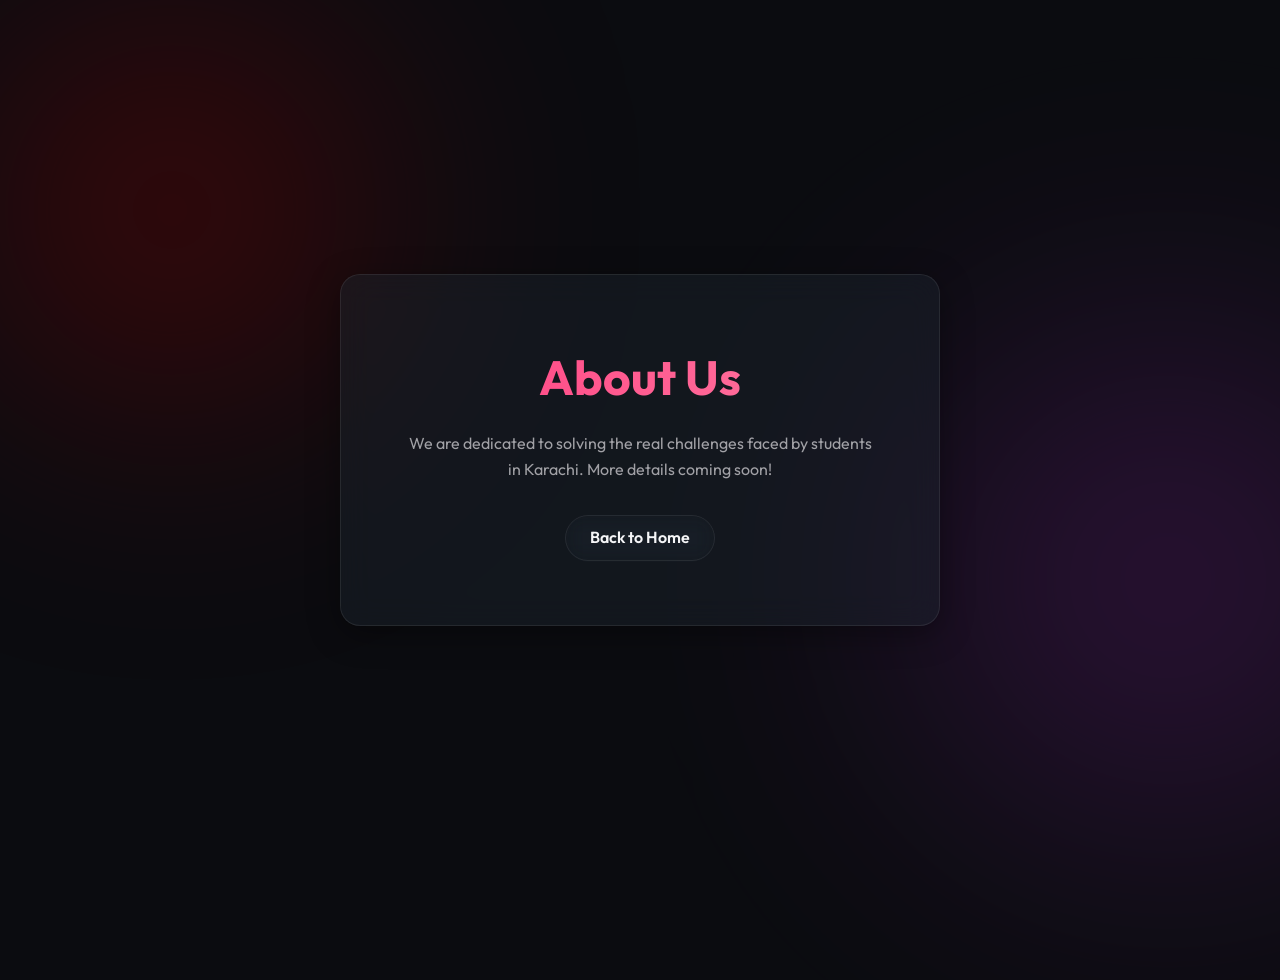
==== about.html @ 42ed2df5 "Basic structure" ====
<!DOCTYPE html>
<html lang="en">
<head>
    <meta charset="UTF-8">
    <meta name="viewport" content="width=device-width, initial-scale=1.0">
    <title>About Us | StudentSync</title>
    <link href="https://fonts.googleapis.com/css2?family=Outfit:wght@300;400;500;600;700&display=swap" rel="stylesheet">
    <link rel="stylesheet" href="style.css">
</head>
<body style="display: flex; justify-content: center; align-items: center; height: 100vh; text-align: center;">
    <div class="bg-gradient bg-gradient-1"></div>
    <div class="bg-gradient bg-gradient-2" style="top: 20%; left: 60%;"></div>
    <div class="glass-card" style="padding: 4rem; max-width: 600px;">
        <h1 class="text-gradient" style="font-size: 3rem; margin-bottom: 1rem;">About Us</h1>
        <p style="color: var(--text-muted); margin-bottom: 2rem;">We are dedicated to solving the real challenges faced by students in Karachi. More details coming soon!</p>
        <a href="index.html" class="btn btn-outline" style="text-decoration: none;">Back to Home</a>
    </div>
</body>
</html>
---- style.css ----
/* Reset & Base Styles */
* {
    margin: 0;
    padding: 0;
    box-sizing: border-box;
    font-family: 'Outfit', sans-serif;
}

:root {
    --bg-dark: #0b0c10;
    --bg-light: #1f2833;
    --primary-crimson: #800020;
    --primary-maroon: #8b0000;
    --accent-coral: #ff4081; /* Glowing accent */
    --accent-violet: #8e24aa;
    --text-white: #f5f5f7;
    --text-muted: #a1a1a6;
    
    --glass-bg: rgba(31, 40, 51, 0.4);
    --glass-bg-hover: rgba(31, 40, 51, 0.6);
    --glass-border: rgba(255, 255, 255, 0.08);
    --glass-border-glow: rgba(255, 64, 129, 0.3);
    --glass-shadow: 0 8px 32px 0 rgba(0, 0, 0, 0.37);
    --transition: all 0.3s cubic-bezier(0.25, 0.8, 0.25, 1);
}

body {
    background-color: var(--bg-dark);
    color: var(--text-white);
    line-height: 1.6;
    overflow-x: hidden;
    position: relative;
}

/* Background Gradients */
.bg-gradient {
    position: absolute;
    border-radius: 50%;
    filter: blur(120px);
    z-index: -1;
    opacity: 0.5;
}

.bg-gradient-1 {
    top: -10%;
    left: -10%;
    width: 600px;
    height: 600px;
    background: radial-gradient(circle, var(--primary-maroon) 0%, transparent 70%);
}

.bg-gradient-2 {
    bottom: 20%;
    right: -10%;
    width: 800px;
    height: 800px;
    background: radial-gradient(circle, var(--accent-violet) 0%, transparent 70%);
    opacity: 0.3;
}

/* Utilities */
.container {
    max-width: 1200px;
    margin: 0 auto;
    padding: 0 2rem;
}

.text-gradient {
    background: linear-gradient(90deg, var(--accent-coral), #ff79a1);
    -webkit-background-clip: text;
    -webkit-text-fill-color: transparent;
}

.text-accent { color: var(--accent-coral); }
.text-crimson { color: #ff5252; }

/* Buttons */
.btn {
    display: inline-flex;
    align-items: center;
    justify-content: center;
    gap: 0.5rem;
    padding: 0.6rem 1.5rem;
    border-radius: 50px;
    font-weight: 600;
    cursor: pointer;
    transition: var(--transition);
    border: none;
    font-size: 1rem;
}

.btn-large {
    padding: 0.8rem 2rem;
    font-size: 1.1rem;
}

.btn-primary {
    background: linear-gradient(135deg, var(--primary-maroon), var(--accent-coral));
    color: white;
    box-shadow: 0 4px 15px rgba(255, 64, 129, 0.3);
}

.btn-primary:hover {
    transform: translateY(-2px);
    box-shadow: 0 6px 20px rgba(255, 64, 129, 0.5);
}

.btn-outline {
    background: transparent;
    color: var(--text-white);
    border: 1px solid var(--glass-border);
    backdrop-filter: blur(10px);
}

.btn-outline:hover {
    background: rgba(255, 255, 255, 0.1);
    border-color: var(--text-white);
}

/* Glassmorphism Classes */
.glass-card {
    background: var(--glass-bg);
    backdrop-filter: blur(16px);
    -webkit-backdrop-filter: blur(16px);
    border: 1px solid var(--glass-border);
    border-radius: 20px;
    box-shadow: var(--glass-shadow);
    transition: var(--transition);
}

.glass-card:hover {
    background: var(--glass-bg-hover);
    border-color: var(--glass-border-glow);
    transform: translateY(-5px);
}

/* Navbar */
.navbar {
    position: fixed;
    top: 0;
    left: 0;
    width: 100%;
    z-index: 1000;
    padding: 1rem 0;
    background: rgba(11, 12, 16, 0.8);
    backdrop-filter: blur(20px);
    border-bottom: 1px solid var(--glass-border);
    transition: var(--transition);
}

.nav-container {
    display: flex;
    justify-content: space-between;
    align-items: center;
}

.logo {
    font-size: 1.5rem;
    font-weight: 700;
    color: var(--text-white);
    text-decoration: none;
    display: flex;
    align-items: center;
    gap: 0.5rem;
}

.logo i {
    color: var(--accent-coral);
}

.logo span {
    color: var(--text-muted);
    font-weight: 400;
}

.nav-links {
    display: flex;
    gap: 2rem;
}

.nav-links a {
    color: var(--text-white);
    text-decoration: none;
    font-weight: 500;
    position: relative;
    transition: var(--transition);
    opacity: 0.8;
}

.nav-links a:hover, .nav-links a.active {
    opacity: 1;
}

.nav-links a.active::after {
    content: '';
    position: absolute;
    bottom: -5px;
    left: 0;
    width: 100%;
    height: 2px;
    background: var(--accent-coral);
    border-radius: 2px;
    box-shadow: 0 0 10px var(--accent-coral);
}

/* Dropdown */
.dropdown {
    position: relative;
    display: inline-block;
}

.dropdown-content {
    display: none;
    position: absolute;
    background-color: var(--glass-bg);
    backdrop-filter: blur(20px);
    -webkit-backdrop-filter: blur(20px);
    min-width: 220px;
    box-shadow: var(--glass-shadow);
    border: 1px solid var(--glass-border);
    border-radius: 12px;
    z-index: 1001;
    top: 150%;
    left: 0;
    overflow: hidden;
    padding: 0.5rem 0;
}

.dropdown-content a {
    color: var(--text-white);
    padding: 12px 16px;
    text-decoration: none;
    display: block;
    font-size: 0.9rem;
    transition: background 0.3s ease;
}

.dropdown-content a:hover {
    background-color: rgba(255, 64, 129, 0.2);
    color: var(--accent-coral);
    opacity: 1;
}

.dropdown:hover .dropdown-content {
    display: block;
    animation: fadeIn 0.3s ease;
}

@keyframes fadeIn {
    from { opacity: 0; transform: translateY(-10px); }
    to { opacity: 1; transform: translateY(0); }
}

/* Hero Section */
.hero {
    padding: 180px 0 100px;
    min-height: 100vh;
    display: flex;
    align-items: center;
}

.hero-container {
    display: grid;
    grid-template-columns: 1fr 1fr;
    gap: 4rem;
    align-items: center;
}

.badge {
    display: inline-block;
    padding: 0.4rem 1rem;
    background: rgba(255, 64, 129, 0.1);
    border: 1px solid rgba(255, 64, 129, 0.3);
    border-radius: 30px;
    color: var(--accent-coral);
    font-size: 0.9rem;
    font-weight: 600;
    margin-bottom: 1.5rem;
}

.hero-content h1 {
    font-size: 3.5rem;
    line-height: 1.1;
    margin-bottom: 1.5rem;
}

.hero-subtitle {
    color: var(--text-muted);
    font-size: 1.2rem;
    margin-bottom: 2rem;
    max-width: 90%;
}

.hero-buttons {
    display: flex;
    gap: 1rem;
}

/* Dashboard Mockup */
.glass-dashboard {
    background: rgba(255, 255, 255, 0.03);
    backdrop-filter: blur(20px);
    border: 1px solid rgba(255, 255, 255, 0.1);
    border-radius: 24px;
    padding: 1.5rem;
    box-shadow: 0 20px 50px rgba(0, 0, 0, 0.5);
    transform: perspective(1000px) rotateY(-15deg) rotateX(5deg);
    transition: var(--transition);
}

.glass-dashboard:hover {
    transform: perspective(1000px) rotateY(-5deg) rotateX(2deg);
}

.dash-header {
    margin-bottom: 1.5rem;
    padding-bottom: 1rem;
    border-bottom: 1px solid rgba(255, 255, 255, 0.05);
}

.dash-header .dots {
    display: flex;
    gap: 8px;
}

.dash-header .dots span {
    width: 12px;
    height: 12px;
    border-radius: 50%;
    background: #ff5f56;
}

.dash-header .dots span:nth-child(2) { background: #ffbd2e; }
.dash-header .dots span:nth-child(3) { background: #27c93f; }

.dash-body {
    display: flex;
    flex-direction: column;
    gap: 1rem;
}

.dash-card {
    background: rgba(255, 255, 255, 0.05);
    border-radius: 16px;
    padding: 1rem;
    display: flex;
    align-items: center;
    gap: 1rem;
    border: 1px solid rgba(255, 255, 255, 0.05);
}

.dash-card.small i {
    font-size: 1.5rem;
    width: 40px;
    height: 40px;
    display: flex;
    align-items: center;
    justify-content: center;
    background: rgba(255, 255, 255, 0.1);
    border-radius: 10px;
}

.dash-card h4 {
    font-size: 1rem;
    margin-bottom: 0.2rem;
}

.dash-card p {
    font-size: 0.8rem;
    color: var(--text-muted);
}

.dash-card.large {
    flex-direction: column;
    align-items: flex-start;
}

.dash-chart {
    width: 100%;
    height: 80px;
    display: flex;
    align-items: flex-end;
    gap: 10px;
    padding-bottom: 10px;
    border-bottom: 1px solid rgba(255, 255, 255, 0.1);
    margin-bottom: 0.5rem;
}

.dash-chart .bar {
    flex: 1;
    background: linear-gradient(to top, var(--primary-maroon), var(--accent-coral));
    border-radius: 4px;
}

/* Features Section */
.features {
    padding: 100px 0;
}

.section-header {
    text-align: center;
    margin-bottom: 4rem;
}

.section-header h2 {
    font-size: 2.5rem;
    margin-bottom: 1rem;
}

.section-header p {
    color: var(--text-muted);
    font-size: 1.1rem;
}

.features-grid {
    display: grid;
    grid-template-columns: repeat(auto-fit, minmax(280px, 1fr));
    gap: 2rem;
}

.feature-card {
    padding: 2rem;
    display: flex;
    flex-direction: column;
}

.feature-icon {
    width: 60px;
    height: 60px;
    border-radius: 16px;
    display: flex;
    align-items: center;
    justify-content: center;
    font-size: 1.8rem;
    margin-bottom: 1.5rem;
}

.bg-accent {
    background: rgba(255, 64, 129, 0.2);
    color: var(--accent-coral);
}

.bg-crimson {
    background: rgba(128, 0, 32, 0.4);
    color: #ff5252;
}

.feature-card h3 {
    font-size: 1.5rem;
    margin-bottom: 1rem;
}

.feature-card p {
    color: var(--text-muted);
    margin-bottom: 2rem;
    flex-grow: 1;
}

/* Mock UIs inside feature cards */
.mock-ui {
    background: rgba(0, 0, 0, 0.2);
    border-radius: 12px;
    padding: 1.5rem;
    border: 1px dashed rgba(255, 255, 255, 0.1);
}

.drop-zone {
    display: flex;
    flex-direction: column;
    align-items: center;
    gap: 0.5rem;
    color: var(--text-muted);
    font-size: 0.9rem;
}

.roommate-tags {
    display: flex;
    flex-wrap: wrap;
    gap: 0.5rem;
}

.tag {
    background: rgba(255, 255, 255, 0.1);
    padding: 0.3rem 0.8rem;
    border-radius: 20px;
    font-size: 0.8rem;
}

.market-items {
    display: flex;
    gap: 0.5rem;
}

.market-items .item {
    flex: 1;
    height: 40px;
    background: rgba(255, 255, 255, 0.1);
    border-radius: 8px;
}

.event-timeline .timeline-item {
    display: flex;
    justify-content: space-between;
    font-size: 0.8rem;
    padding: 0.5rem 0;
    border-bottom: 1px solid rgba(255, 255, 255, 0.05);
}

/* Focus Section */
.focus-section {
    padding: 100px 0;
}

.focus-wrapper {
    display: grid;
    grid-template-columns: 1fr 1fr;
    gap: 4rem;
    padding: 4rem;
    align-items: center;
}

.focus-benefits {
    list-style: none;
    margin-top: 2rem;
}

.focus-benefits li {
    margin-bottom: 1rem;
    display: flex;
    align-items: center;
    gap: 1rem;
}

.pomodoro-widget {
    background: rgba(0, 0, 0, 0.3);
    padding: 2rem;
    border-radius: 20px;
    text-align: center;
    border: 1px solid rgba(255, 255, 255, 0.05);
}

.pomodoro-tabs {
    display: flex;
    background: rgba(255, 255, 255, 0.05);
    border-radius: 30px;
    padding: 0.3rem;
    margin-bottom: 2rem;
}

.pomodoro-tabs .tab {
    flex: 1;
    background: transparent;
    border: none;
    color: var(--text-white);
    padding: 0.8rem;
    border-radius: 30px;
    cursor: pointer;
    transition: var(--transition);
}

.pomodoro-tabs .tab.active {
    background: var(--primary-maroon);
    box-shadow: 0 4px 10px rgba(0,0,0,0.3);
}

.timer-display {
    font-size: 5rem;
    font-weight: 700;
    font-variant-numeric: tabular-nums;
    margin-bottom: 2rem;
    text-shadow: 0 0 20px rgba(255, 64, 129, 0.3);
}

.timer-controls {
    display: flex;
    justify-content: center;
    gap: 1rem;
}

/* Stats Section */
.stats-section {
    padding: 50px 0 100px;
}

.stats-grid {
    display: grid;
    grid-template-columns: repeat(3, 1fr);
    gap: 2rem;
}

.stat-card {
    text-align: center;
    padding: 3rem 2rem;
}

.stat-icon {
    font-size: 2.5rem;
    color: var(--accent-coral);
    margin-bottom: 1rem;
}

.stat-number {
    font-size: 3rem;
    font-weight: 700;
    margin-bottom: 0.5rem;
}

.stat-label {
    color: var(--text-muted);
    font-size: 1.1rem;
}

/* Footer */
.footer {
    padding: 80px 0 20px;
    border-radius: 40px 40px 0 0;
    border-bottom: none;
}

.footer-container {
    display: grid;
    grid-template-columns: 2fr 1fr 1fr 1fr;
    gap: 4rem;
    margin-bottom: 4rem;
}

.brand-col p {
    color: var(--text-muted);
    margin: 1.5rem 0;
}

.social-links {
    display: flex;
    gap: 1rem;
    margin-top: 1rem;
    align-items: center;
}

.social-links a {
    width: 45px;
    margin-left: 2px;
    height: 45px;
    border-radius: 50%;
    background: rgba(255, 255, 255, 0.1);
    display:flex;
    align-items: center;
    justify-content: center;
    text-decoration: none;
    transition: all 0.3s ease;
    border: 1px solid rgba(255, 255, 255, 0.1);
}

.social-links a i {
    font-size: 1.2rem;
    color: #ffffff;
    margin: 9px;
    padding: 0;
    line-height: 1; /* Reset line-height which causes offset */
}

.social-links a:hover {
    background: var(--accent-coral);
    border-color: var(--accent-coral);
    transform: translateY(-5px);
    box-shadow: 0 5px 15px rgba(255, 64, 129, 0.4);
}

.social-links a:hover i {
    color: #ffffff;
}

.footer-col h4 {
    margin-bottom: 1.5rem;
    font-size: 1.2rem;
}

.footer-col a {
    display: block;
    color: var(--text-muted);
    text-decoration: none;
    margin-bottom: 0.8rem;
    transition: var(--transition);
}

.footer-col a:hover {
    color: var(--accent-coral);
    padding-left: 5px;
}

.footer-bottom {
    text-align: center;
    padding-top: 2rem;
    border-top: 1px solid var(--glass-border);
    color: var(--text-muted);
}

/* Animations */
.animate-on-scroll {
    opacity: 0;
    transform: translateY(30px);
    transition: opacity 0.8s ease, transform 0.8s ease;
}

.animate-on-scroll.visible {
    opacity: 1;
    transform: translateY(0);
}

@keyframes float {
    0% { transform: translateY(0px); }
    50% { transform: translateY(-10px); }
    100% { transform: translateY(0px); }
}

.floating {
    animation: float 4s ease-in-out infinite;
}

/* Responsive Design */
@media (max-width: 992px) {
    .hero-container, .focus-wrapper {
        grid-template-columns: 1fr;
        text-align: center;
    }
    
    .hero-buttons {
        justify-content: center;
    }
    
    .glass-dashboard {
        transform: none;
    }
    
    .glass-dashboard:hover {
        transform: translateY(-10px);
    }
    
    .focus-benefits li {
        justify-content: center;
    }
}

@media (max-width: 768px) {
    .nav-links {
        display: none;
    }
    
    .stats-grid {
        grid-template-columns: 1fr;
    }
    
    .footer-container {
        grid-template-columns: 1fr;
        gap: 2rem;
    }
    
    .hero h1 {
        font-size: 2.5rem;
    }
}
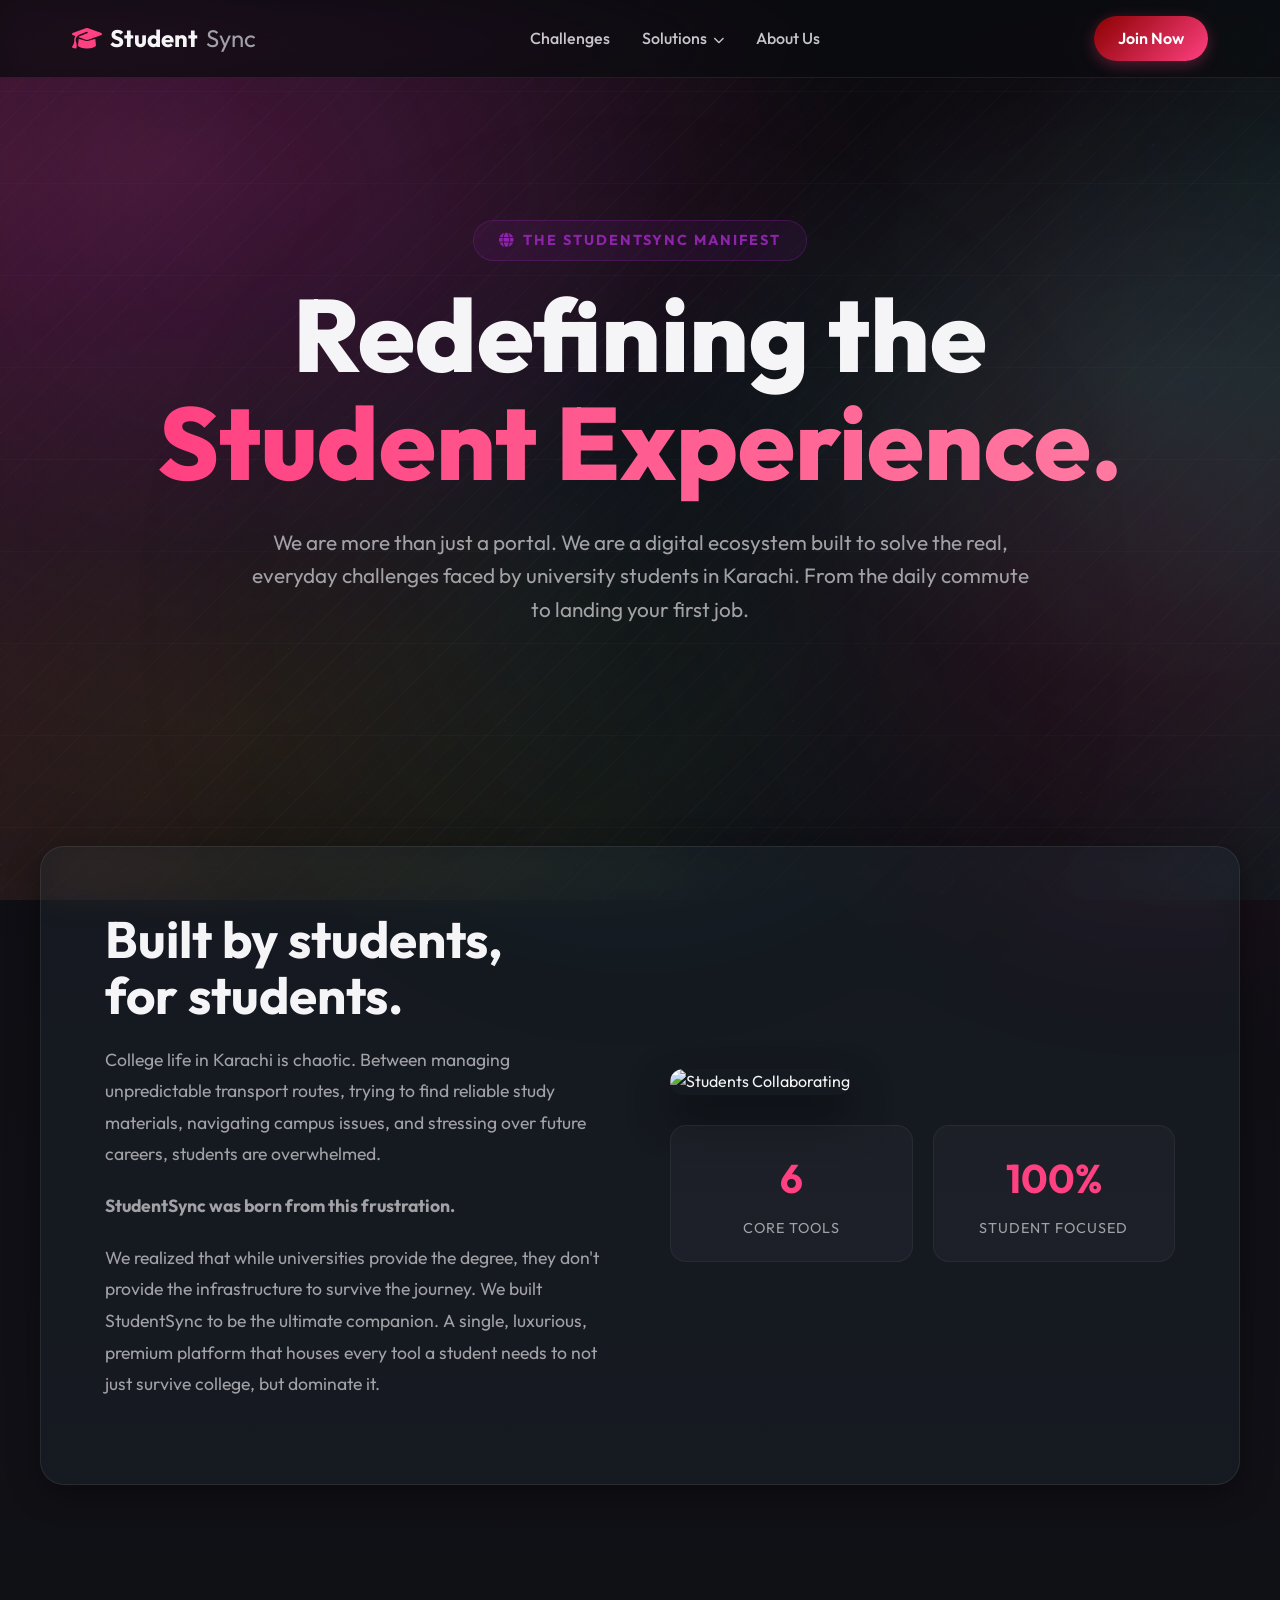
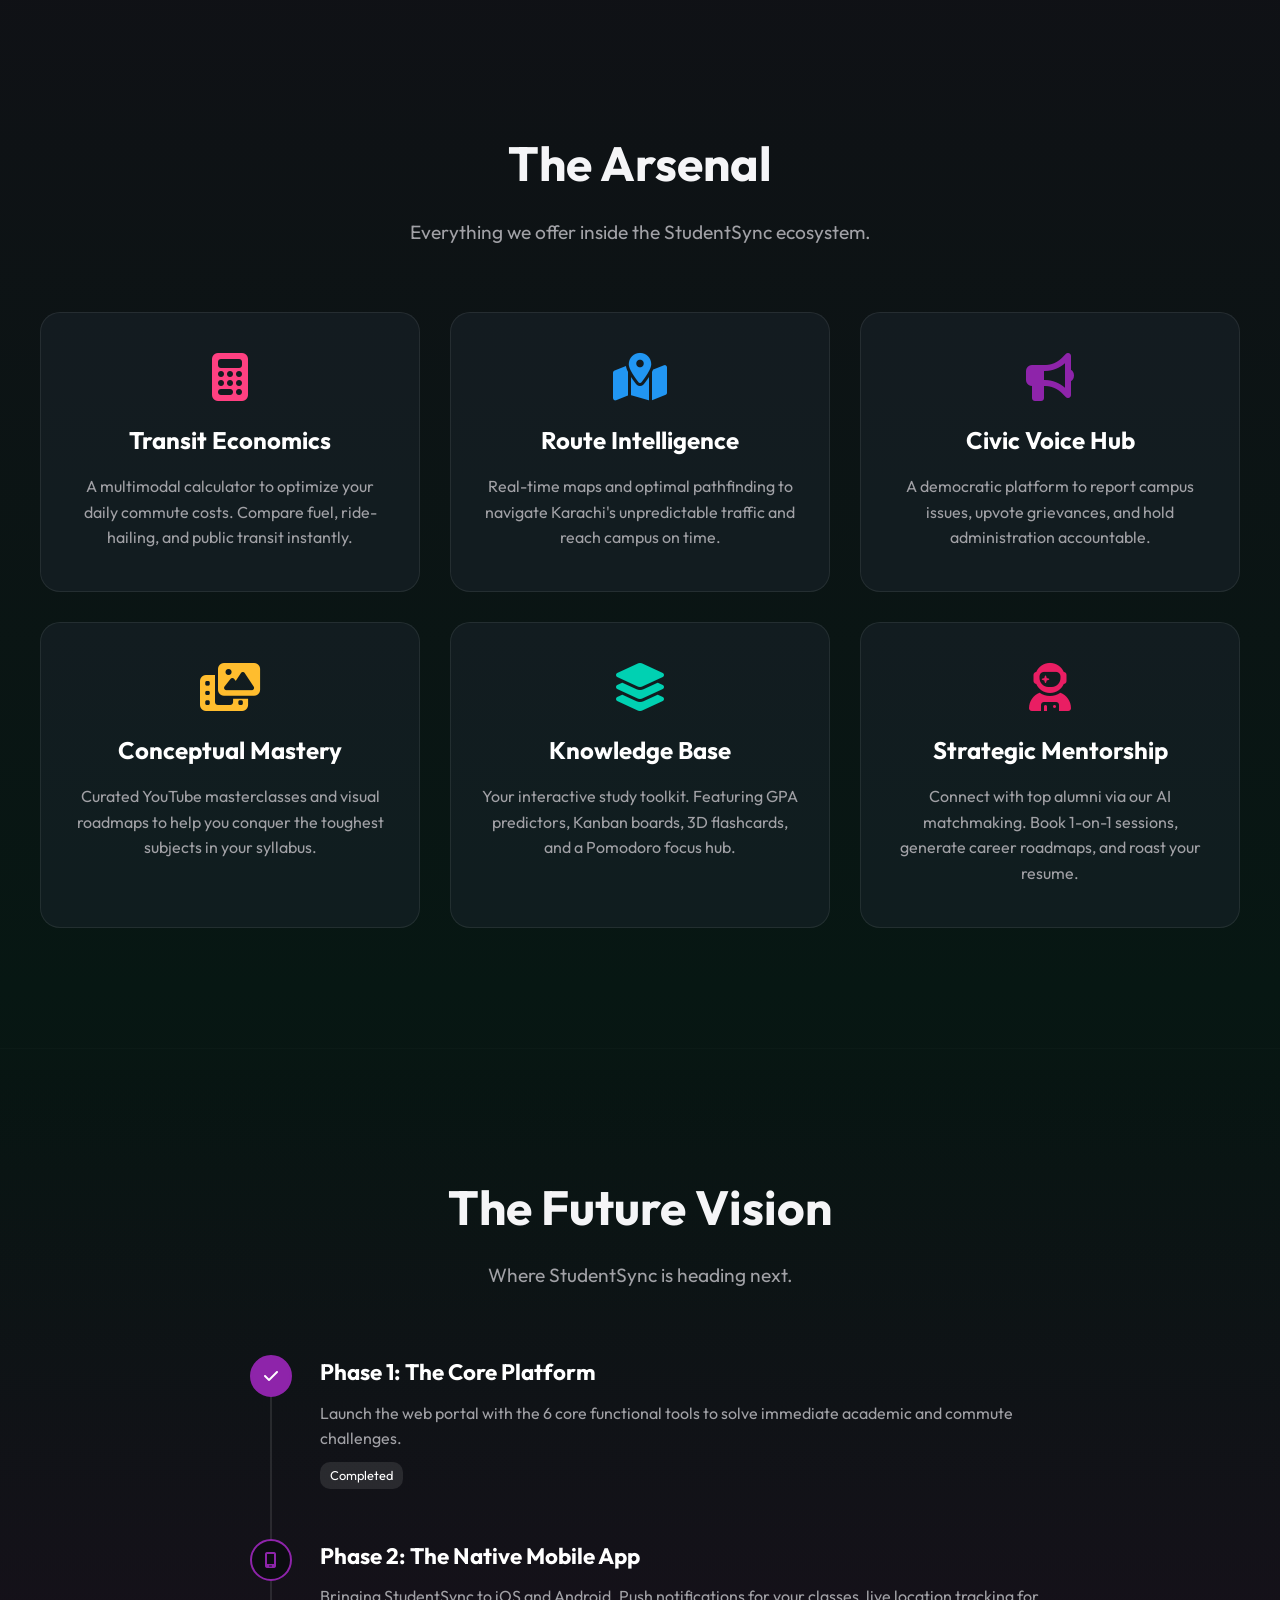
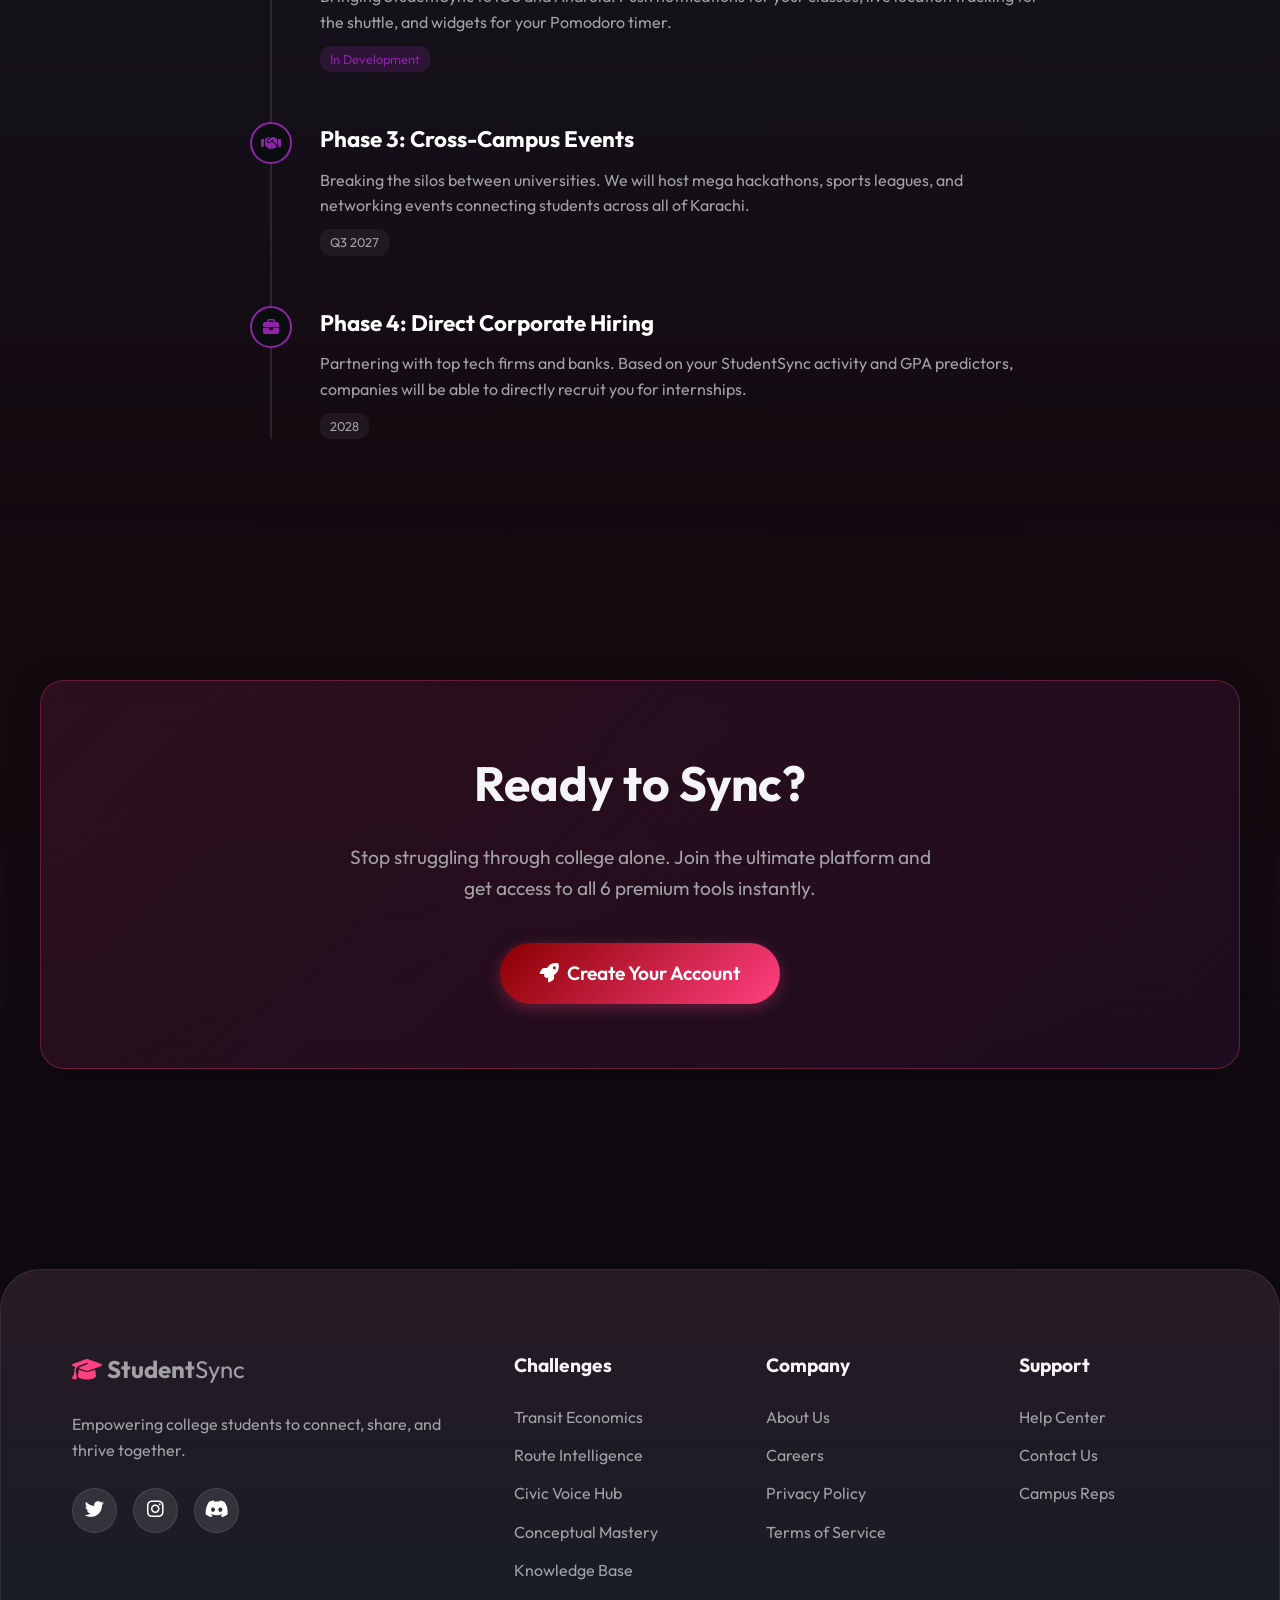
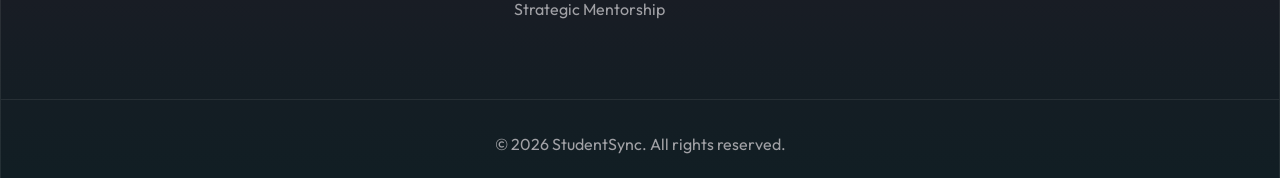
==== commit 373bfe4e: "create about-us page" ====
--- a/about.html
+++ b/about.html
@@ -4,16 +4,488 @@
     <meta charset="UTF-8">
     <meta name="viewport" content="width=device-width, initial-scale=1.0">
     <title>About Us | StudentSync</title>
-    <link href="https://fonts.googleapis.com/css2?family=Outfit:wght@300;400;500;600;700&display=swap" rel="stylesheet">
+    <meta name="description" content="Discover the mission, features, and future vision of StudentSync—the ultimate college lifestyle portal.">
+    <!-- Google Fonts: Outfit -->
+    <link rel="preconnect" href="https://fonts.googleapis.com">
+    <link rel="preconnect" href="https://fonts.gstatic.com" crossorigin>
+    <link href="https://fonts.googleapis.com/css2?family=Outfit:wght@300;400;500;600;700;800&display=swap" rel="stylesheet">
+    <!-- FontAwesome -->
+    <link rel="stylesheet" href="https://cdnjs.cloudflare.com/ajax/libs/font-awesome/6.4.0/css/all.min.css">
+    <!-- Custom CSS -->
     <link rel="stylesheet" href="style.css">
+    <style>
+        :root {
+            --about-gradient: linear-gradient(135deg, var(--accent-violet), var(--accent-coral));
+            --spacing-section: 120px;
+        }
+
+        html {
+            scroll-behavior: smooth;
+        }
+
+        .about-page {
+            background-color: var(--bg-dark);
+            color: var(--text-white);
+            overflow-x: hidden;
+        }
+
+        /* Ambient Background Elements */
+        .bg-glow {
+            position: fixed;
+            border-radius: 50%;
+            filter: blur(150px);
+            z-index: -1;
+            pointer-events: none;
+            opacity: 0.15;
+            animation: pulseGlow 20s infinite alternate;
+        }
+        .glow-1 { width: 800px; height: 800px; background: var(--accent-violet); top: -200px; left: -200px; }
+        .glow-2 { width: 600px; height: 600px; background: var(--accent-coral); bottom: 10%; right: -200px; animation-delay: -5s; }
+        .glow-3 { width: 500px; height: 500px; background: var(--accent-mint); top: 40%; left: 30%; opacity: 0.08; animation-delay: -10s; }
+
+        @keyframes pulseGlow {
+            0% { transform: scale(1) translate(0,0); opacity: 0.1; }
+            100% { transform: scale(1.1) translate(50px, 50px); opacity: 0.2; }
+        }
+
+        .a-section {
+            padding: var(--spacing-section) 0;
+            position: relative;
+        }
+
+        /* Hero */
+        .hero-section {
+            padding: 220px 0 100px;
+            text-align: center;
+            min-height: 75vh;
+            display: flex;
+            flex-direction: column;
+            justify-content: center;
+            align-items: center;
+        }
+        .hero-kicker {
+            display: inline-flex;
+            align-items: center;
+            gap: 0.5rem;
+            color: var(--accent-violet);
+            font-size: 0.9rem;
+            text-transform: uppercase;
+            letter-spacing: 2px;
+            font-weight: 700;
+            margin-bottom: 20px;
+            background: rgba(142, 36, 170, 0.1);
+            padding: 8px 25px;
+            border-radius: 50px;
+            border: 1px solid rgba(142, 36, 170, 0.3);
+        }
+        .hero-title {
+            font-size: clamp(3.5rem, 8vw, 6.5rem);
+            font-weight: 800;
+            line-height: 1.05;
+            margin-bottom: 30px;
+        }
+        .hero-desc {
+            color: var(--text-muted);
+            font-size: 1.3rem;
+            max-width: 800px;
+            margin: 0 auto;
+            line-height: 1.6;
+        }
+
+        /* Glass Panel */
+        .glass-panel {
+            background: var(--glass-bg);
+            backdrop-filter: blur(20px);
+            -webkit-backdrop-filter: blur(20px);
+            border: 1px solid var(--glass-border);
+            border-radius: 24px;
+            padding: 4rem;
+            box-shadow: var(--glass-shadow);
+            transition: var(--transition);
+        }
+
+        /* Origin Story */
+        .story-layout {
+            display: grid;
+            grid-template-columns: 1fr 1fr;
+            gap: 60px;
+            align-items: center;
+        }
+        .story-content h2 {
+            font-size: clamp(2.5rem, 4vw, 3.5rem);
+            line-height: 1.1;
+            margin-bottom: 20px;
+        }
+        .story-content p {
+            color: var(--text-muted);
+            font-size: 1.1rem;
+            line-height: 1.8;
+            margin-bottom: 20px;
+        }
+        .story-stats {
+            display: grid;
+            grid-template-columns: 1fr 1fr;
+            gap: 20px;
+            margin-top: 30px;
+        }
+        .stat-box {
+            background: rgba(255,255,255,0.03);
+            border: 1px solid rgba(255,255,255,0.05);
+            border-radius: 16px;
+            padding: 20px;
+            text-align: center;
+        }
+        .stat-box h3 { font-size: 2.5rem; color: var(--accent-coral); margin-bottom: 5px; }
+        .stat-box span { color: var(--text-muted); font-size: 0.9rem; text-transform: uppercase; letter-spacing: 1px; }
+
+        /* The Arsenal (Features Grid) */
+        .arsenal-header {
+            text-align: center;
+            margin-bottom: 4rem;
+        }
+        .arsenal-grid {
+            display: grid;
+            grid-template-columns: repeat(auto-fit, minmax(300px, 1fr));
+            gap: 30px;
+        }
+        .arsenal-card {
+            background: var(--glass-bg);
+            border: 1px solid var(--glass-border);
+            border-radius: 20px;
+            padding: 40px 30px;
+            text-align: center;
+            transition: 0.4s;
+            position: relative;
+            overflow: hidden;
+            text-decoration: none;
+            display: block;
+        }
+        .arsenal-card::before {
+            content: '';
+            position: absolute;
+            top: 0; left: 0; width: 100%; height: 100%;
+            background: linear-gradient(to bottom, rgba(255,255,255,0.05), transparent);
+            opacity: 0;
+            transition: 0.4s;
+        }
+        .arsenal-card:hover { transform: translateY(-10px); }
+        .arsenal-card:hover::before { opacity: 1; }
+        .arsenal-card:hover .a-icon { transform: scale(1.1); }
+        
+        .a-icon {
+            font-size: 3rem;
+            margin-bottom: 20px;
+            transition: 0.4s;
+            display: inline-block;
+        }
+        .arsenal-card h3 { color: white; font-size: 1.5rem; margin-bottom: 15px; }
+        .arsenal-card p { color: var(--text-muted); font-size: 1rem; line-height: 1.6; }
+
+        /* Colors for Cards */
+        .card-transit:hover { border-color: var(--accent-coral); box-shadow: 0 10px 30px rgba(255,64,129,0.15); }
+        .card-transit .a-icon { color: var(--accent-coral); }
+        
+        .card-route:hover { border-color: #2196f3; box-shadow: 0 10px 30px rgba(33,150,243,0.15); }
+        .card-route .a-icon { color: #2196f3; }
+        
+        .card-civic:hover { border-color: var(--accent-violet); box-shadow: 0 10px 30px rgba(142,36,170,0.15); }
+        .card-civic .a-icon { color: var(--accent-violet); }
+        
+        .card-mastery:hover { border-color: var(--accent-gold); box-shadow: 0 10px 30px rgba(255,189,46,0.15); }
+        .card-mastery .a-icon { color: var(--accent-gold); }
+        
+        .card-kb:hover { border-color: var(--accent-mint); box-shadow: 0 10px 30px rgba(0,209,178,0.15); }
+        .card-kb .a-icon { color: var(--accent-mint); }
+        
+        .card-mentor:hover { border-color: #e91e63; box-shadow: 0 10px 30px rgba(233,30,99,0.15); }
+        .card-mentor .a-icon { color: #e91e63; }
+
+        /* Future Roadmap */
+        .vision-section {
+            background: linear-gradient(to bottom, rgba(0,0,0,0) 0%, rgba(142,36,170,0.05) 50%, rgba(0,0,0,0) 100%);
+            border-top: 1px solid rgba(255,255,255,0.02);
+            border-bottom: 1px solid rgba(255,255,255,0.02);
+        }
+        .roadmap-timeline {
+            max-width: 800px;
+            margin: 0 auto;
+            position: relative;
+        }
+        .roadmap-timeline::before {
+            content: '';
+            position: absolute;
+            width: 2px;
+            background: rgba(255,255,255,0.1);
+            top: 0; bottom: 0; left: 30px;
+        }
+        .r-item {
+            position: relative;
+            padding-left: 80px;
+            margin-bottom: 50px;
+        }
+        .r-item:last-child { margin-bottom: 0; }
+        .r-icon {
+            position: absolute;
+            left: 10px;
+            top: 0;
+            width: 42px; height: 42px;
+            background: var(--bg-dark);
+            border: 2px solid var(--accent-violet);
+            border-radius: 50%;
+            display: flex;
+            align-items: center;
+            justify-content: center;
+            color: var(--accent-violet);
+            z-index: 2;
+        }
+        .r-item.done .r-icon { background: var(--accent-violet); color: white; border-color: var(--accent-violet); }
+        .r-content h3 { font-size: 1.4rem; color: white; margin-bottom: 10px; }
+        .r-content p { color: var(--text-muted); line-height: 1.6; }
+        .r-tag {
+            display: inline-block;
+            background: rgba(255,255,255,0.1);
+            color: white;
+            font-size: 0.8rem;
+            padding: 3px 10px;
+            border-radius: 10px;
+            margin-top: 10px;
+        }
+
+        /* CTA */
+        .cta-box {
+            text-align: center;
+            background: linear-gradient(135deg, rgba(255,64,129,0.1), rgba(142,36,170,0.1));
+            border-color: rgba(255,64,129,0.3);
+        }
+
+        @media (max-width: 992px) {
+            .story-layout { grid-template-columns: 1fr; gap: 40px; }
+            .hero-title { font-size: 3rem; }
+            .glass-panel { padding: 2rem; }
+        }
+    </style>
 </head>
-<body style="display: flex; justify-content: center; align-items: center; height: 100vh; text-align: center;">
-    <div class="bg-gradient bg-gradient-1"></div>
-    <div class="bg-gradient bg-gradient-2" style="top: 20%; left: 60%;"></div>
-    <div class="glass-card" style="padding: 4rem; max-width: 600px;">
-        <h1 class="text-gradient" style="font-size: 3rem; margin-bottom: 1rem;">About Us</h1>
-        <p style="color: var(--text-muted); margin-bottom: 2rem;">We are dedicated to solving the real challenges faced by students in Karachi. More details coming soon!</p>
-        <a href="index.html" class="btn btn-outline" style="text-decoration: none;">Back to Home</a>
-    </div>
+<body class="about-page">
+    <div class="bg-glow glow-1"></div>
+    <div class="bg-glow glow-2"></div>
+    <div class="bg-glow glow-3"></div>
+
+    <!-- Navbar -->
+    <header class="navbar">
+        <div class="container nav-container">
+            <a href="index.html" class="logo">
+                <i class="fa-solid fa-graduation-cap"></i>
+                Student<span>Sync</span>
+            </a>
+            <nav class="nav-links">
+                <a href="index.html#features">Challenges</a>
+                <div class="dropdown">
+                    <a href="#" class="dropbtn">Solutions <i class="fa-solid fa-chevron-down" style="font-size: 0.7rem; margin-left: 3px;"></i></a>
+                    <div class="dropdown-content">
+                        <a href="transit-economics.html">Transit Economics</a>
+                        <a href="route-intelligence.html">Route Intelligence</a>
+                        <a href="civic-voice.html">Civic Voice Hub</a>
+                        <a href="conceptual-mastery.html">Conceptual Mastery</a>
+                        <a href="knowledge-base.html">Knowledge Base</a>
+                        <a href="strategic-mentorship.html">Strategic Mentorship</a>
+                    </div>
+                </div>
+                <a href="about.html" class="active">About Us</a>
+            </nav>
+            <div class="nav-actions">
+                <a href="contact.html" class="btn btn-primary" style="text-decoration: none;">Join Now</a>
+            </div>
+        </div>
+    </header>
+
+    <main>
+        <!-- Hero Section -->
+        <section class="hero-section container">
+            <span class="hero-kicker animate-on-scroll"><i class="fa-solid fa-globe"></i> The StudentSync Manifest</span>
+            <h1 class="hero-title animate-on-scroll" style="transition-delay: 0.1s;">Redefining the <br><span class="text-gradient">Student Experience.</span></h1>
+            <p class="hero-desc animate-on-scroll" style="transition-delay: 0.2s;">
+                We are more than just a portal. We are a digital ecosystem built to solve the real, everyday challenges faced by university students in Karachi. From the daily commute to landing your first job.
+            </p>
+        </section>
+
+        <!-- Origin Story -->
+        <section class="a-section container">
+            <div class="glass-panel story-layout">
+                <div class="story-content">
+                    <h2>Built by students,<br>for students.</h2>
+                    <p>College life in Karachi is chaotic. Between managing unpredictable transport routes, trying to find reliable study materials, navigating campus issues, and stressing over future careers, students are overwhelmed.</p>
+                    <p><strong>StudentSync was born from this frustration.</strong></p>
+                    <p>We realized that while universities provide the degree, they don't provide the infrastructure to survive the journey. We built StudentSync to be the ultimate companion. A single, luxurious, premium platform that houses every tool a student needs to not just survive college, but dominate it.</p>
+                </div>
+                <div>
+                    <img src="https://images.unsplash.com/photo-1522202176988-66273c2fd55f?ixlib=rb-4.0.3&auto=format&fit=crop&w=800&q=80" alt="Students Collaborating" style="width: 100%; border-radius: 20px; box-shadow: 0 20px 40px rgba(0,0,0,0.5);">
+                    <div class="story-stats">
+                        <div class="stat-box">
+                            <h3>6</h3>
+                            <span>Core Tools</span>
+                        </div>
+                        <div class="stat-box">
+                            <h3>100%</h3>
+                            <span>Student Focused</span>
+                        </div>
+                    </div>
+                </div>
+            </div>
+        </section>
+
+        <!-- The Arsenal -->
+        <section class="a-section container">
+            <div class="arsenal-header">
+                <h2 style="font-size: 3rem; margin-bottom: 15px;">The Arsenal</h2>
+                <p style="color: var(--text-muted); font-size: 1.2rem;">Everything we offer inside the StudentSync ecosystem.</p>
+            </div>
+
+            <div class="arsenal-grid">
+                <!-- Transit -->
+                <a href="transit-economics.html" class="arsenal-card card-transit">
+                    <i class="fa-solid fa-calculator a-icon"></i>
+                    <h3>Transit Economics</h3>
+                    <p>A multimodal calculator to optimize your daily commute costs. Compare fuel, ride-hailing, and public transit instantly.</p>
+                </a>
+                
+                <!-- Route -->
+                <a href="route-intelligence.html" class="arsenal-card card-route">
+                    <i class="fa-solid fa-map-location-dot a-icon"></i>
+                    <h3>Route Intelligence</h3>
+                    <p>Real-time maps and optimal pathfinding to navigate Karachi's unpredictable traffic and reach campus on time.</p>
+                </a>
+                
+                <!-- Civic -->
+                <a href="civic-voice.html" class="arsenal-card card-civic">
+                    <i class="fa-solid fa-bullhorn a-icon"></i>
+                    <h3>Civic Voice Hub</h3>
+                    <p>A democratic platform to report campus issues, upvote grievances, and hold administration accountable.</p>
+                </a>
+                
+                <!-- Mastery -->
+                <a href="conceptual-mastery.html" class="arsenal-card card-mastery">
+                    <i class="fa-solid fa-photo-film a-icon"></i>
+                    <h3>Conceptual Mastery</h3>
+                    <p>Curated YouTube masterclasses and visual roadmaps to help you conquer the toughest subjects in your syllabus.</p>
+                </a>
+                
+                <!-- KB -->
+                <a href="knowledge-base.html" class="arsenal-card card-kb">
+                    <i class="fa-solid fa-layer-group a-icon"></i>
+                    <h3>Knowledge Base</h3>
+                    <p>Your interactive study toolkit. Featuring GPA predictors, Kanban boards, 3D flashcards, and a Pomodoro focus hub.</p>
+                </a>
+                
+                <!-- Mentor -->
+                <a href="strategic-mentorship.html" class="arsenal-card card-mentor">
+                    <i class="fa-solid fa-user-astronaut a-icon"></i>
+                    <h3>Strategic Mentorship</h3>
+                    <p>Connect with top alumni via our AI matchmaking. Book 1-on-1 sessions, generate career roadmaps, and roast your resume.</p>
+                </a>
+            </div>
+        </section>
+
+        <!-- The Future Vision -->
+        <section class="a-section vision-section">
+            <div class="container">
+                <div class="arsenal-header">
+                    <h2 style="font-size: 3rem; margin-bottom: 15px;">The Future Vision</h2>
+                    <p style="color: var(--text-muted); font-size: 1.2rem;">Where StudentSync is heading next.</p>
+                </div>
+
+                <div class="roadmap-timeline">
+                    <div class="r-item done">
+                        <div class="r-icon"><i class="fa-solid fa-check"></i></div>
+                        <div class="r-content">
+                            <h3>Phase 1: The Core Platform</h3>
+                            <p>Launch the web portal with the 6 core functional tools to solve immediate academic and commute challenges.</p>
+                            <span class="r-tag">Completed</span>
+                        </div>
+                    </div>
+                    
+                    <div class="r-item">
+                        <div class="r-icon"><i class="fa-solid fa-mobile-screen"></i></div>
+                        <div class="r-content">
+                            <h3>Phase 2: The Native Mobile App</h3>
+                            <p>Bringing StudentSync to iOS and Android. Push notifications for your classes, live location tracking for the shuttle, and widgets for your Pomodoro timer.</p>
+                            <span class="r-tag" style="background: rgba(142,36,170,0.2); color: var(--accent-violet);">In Development</span>
+                        </div>
+                    </div>
+
+                    <div class="r-item">
+                        <div class="r-icon"><i class="fa-solid fa-handshake"></i></div>
+                        <div class="r-content">
+                            <h3>Phase 3: Cross-Campus Events</h3>
+                            <p>Breaking the silos between universities. We will host mega hackathons, sports leagues, and networking events connecting students across all of Karachi.</p>
+                            <span class="r-tag" style="background: rgba(255,255,255,0.05); color: var(--text-muted);">Q3 2027</span>
+                        </div>
+                    </div>
+
+                    <div class="r-item">
+                        <div class="r-icon"><i class="fa-solid fa-briefcase"></i></div>
+                        <div class="r-content">
+                            <h3>Phase 4: Direct Corporate Hiring</h3>
+                            <p>Partnering with top tech firms and banks. Based on your StudentSync activity and GPA predictors, companies will be able to directly recruit you for internships.</p>
+                            <span class="r-tag" style="background: rgba(255,255,255,0.05); color: var(--text-muted);">2028</span>
+                        </div>
+                    </div>
+                </div>
+            </div>
+        </section>
+
+        <!-- CTA -->
+        <section class="a-section container" style="margin-bottom: 80px;">
+            <div class="glass-panel cta-box">
+                <h2 style="font-size: 3rem; margin-bottom: 20px;">Ready to Sync?</h2>
+                <p style="color: var(--text-muted); font-size: 1.2rem; margin-bottom: 40px; max-width: 600px; margin-left: auto; margin-right: auto;">Stop struggling through college alone. Join the ultimate platform and get access to all 6 premium tools instantly.</p>
+                <a href="contact.html" class="btn btn-primary" style="padding: 15px 40px; font-size: 1.2rem; text-decoration: none;"><i class="fa-solid fa-rocket"></i> Create Your Account</a>
+            </div>
+        </section>
+
+    </main>
+
+    <!-- Footer -->
+    <footer class="footer glass-card">
+        <div class="container footer-container">
+            <div class="footer-col brand-col">
+                <a href="index.html" class="logo">
+                    <i class="fa-solid fa-graduation-cap"></i>
+                    Student<span>Sync</span>
+                </a>
+                <p>Empowering college students to connect, share, and thrive together.</p>
+                <div class="social-links">
+                    <a href="#"><i class="fa-brands fa-twitter"></i></a>
+                    <a href="#"><i class="fa-brands fa-instagram"></i></a>
+                    <a href="#"><i class="fa-brands fa-discord"></i></a>
+                </div>
+            </div>
+            <div class="footer-col">
+                <h4>Challenges</h4>
+                <a href="transit-economics.html">Transit Economics</a>
+                <a href="route-intelligence.html">Route Intelligence</a>
+                <a href="civic-voice.html">Civic Voice Hub</a>
+                <a href="conceptual-mastery.html">Conceptual Mastery</a>
+                <a href="knowledge-base.html">Knowledge Base</a>
+                <a href="strategic-mentorship.html">Strategic Mentorship</a>
+            </div>
+            <div class="footer-col">
+                <h4>Company</h4>
+                <a href="about.html">About Us</a>
+                <a href="#">Careers</a>
+                <a href="#">Privacy Policy</a>
+                <a href="#">Terms of Service</a>
+            </div>
+            <div class="footer-col">
+                <h4>Support</h4>
+                <a href="#">Help Center</a>
+                <a href="contact.html">Contact Us</a>
+                <a href="#">Campus Reps</a>
+            </div>
+        </div>
+        <div class="footer-bottom"><p>&copy; 2026 StudentSync. All rights reserved.</p></div>
+    </footer>
+
+    <!-- Scripts -->
+    <script src="app.js"></script>
 </body>
 </html>
--- a/style.css
+++ b/style.css
@@ -13,6 +13,8 @@
     --primary-maroon: #8b0000;
     --accent-coral: #ff4081; /* Glowing accent */
     --accent-violet: #8e24aa;
+    --accent-mint: #00d1b2;
+    --accent-gold: #ffbd2e;
     --text-white: #f5f5f7;
     --text-muted: #a1a1a6;
     
@@ -25,11 +27,42 @@
 }
 
 body {
-    background-color: var(--bg-dark);
+    background:
+        linear-gradient(180deg, #0b0c10 0%, #111016 28%, #071713 52%, #150a10 76%, #0b0c10 100%);
     color: var(--text-white);
     line-height: 1.6;
     overflow-x: hidden;
     position: relative;
+    min-height: 100vh;
+    isolation: isolate;
+}
+
+body::before {
+    content: '';
+    position: fixed;
+    inset: 0;
+    z-index: -3;
+    pointer-events: none;
+    background:
+        radial-gradient(1200px 620px at 12% 18%, rgba(255, 64, 129, 0.18), transparent 62%),
+        radial-gradient(900px 520px at 92% 42%, rgba(0, 209, 178, 0.12), transparent 60%),
+        radial-gradient(1000px 680px at 18% 82%, rgba(255, 189, 46, 0.09), transparent 64%),
+        linear-gradient(115deg, rgba(255, 255, 255, 0.045) 0 1px, transparent 1px 100%),
+        linear-gradient(0deg, rgba(255, 255, 255, 0.018) 0 1px, transparent 1px 100%);
+    background-size: auto, auto, auto, 72px 72px, 100% 92px;
+}
+
+body::after {
+    content: '';
+    position: fixed;
+    inset: 0;
+    z-index: -2;
+    pointer-events: none;
+    background:
+        linear-gradient(90deg, rgba(255, 64, 129, 0.08), transparent 20%, transparent 80%, rgba(0, 209, 178, 0.07)),
+        repeating-linear-gradient(135deg, rgba(255, 255, 255, 0.018) 0 1px, transparent 1px 18px);
+    mix-blend-mode: screen;
+    opacity: 0.7;
 }
 
 /* Background Gradients */
@@ -67,7 +100,9 @@
 
 .text-gradient {
     background: linear-gradient(90deg, var(--accent-coral), #ff79a1);
+    background-clip: text;
     -webkit-background-clip: text;
+    color: transparent;
     -webkit-text-fill-color: transparent;
 }
 
@@ -126,6 +161,7 @@
     border-radius: 20px;
     box-shadow: var(--glass-shadow);
     transition: var(--transition);
+    position: relative;
 }
 
 .glass-card:hover {
@@ -267,7 +303,9 @@
 }
 
 .badge {
-    display: inline-block;
+    display: inline-flex;
+    align-items: center;
+    gap: 0.5rem;
     padding: 0.4rem 1rem;
     background: rgba(255, 64, 129, 0.1);
     border: 1px solid rgba(255, 64, 129, 0.3);
@@ -395,6 +433,20 @@
 /* Features Section */
 .features {
     padding: 100px 0;
+    position: relative;
+    overflow: hidden;
+}
+
+.features::before {
+    content: '';
+    position: absolute;
+    inset: 8% -10% auto -10%;
+    height: 78%;
+    pointer-events: none;
+    background:
+        linear-gradient(90deg, transparent, rgba(255, 64, 129, 0.08), transparent),
+        linear-gradient(135deg, rgba(0, 209, 178, 0.06), transparent 45%, rgba(255, 189, 46, 0.055));
+    opacity: 0.85;
 }
 
 .section-header {
@@ -416,12 +468,64 @@
     display: grid;
     grid-template-columns: repeat(auto-fit, minmax(280px, 1fr));
     gap: 2rem;
+    position: relative;
+    z-index: 1;
 }
 
 .feature-card {
     padding: 2rem;
     display: flex;
     flex-direction: column;
+    min-height: 310px;
+    position: relative;
+    overflow: hidden;
+    background:
+        linear-gradient(145deg, rgba(255, 255, 255, 0.075), rgba(255, 255, 255, 0.025)),
+        rgba(31, 40, 51, 0.42);
+    border-color: rgba(255, 255, 255, 0.1);
+    transform: translateY(0);
+}
+
+.feature-card::before {
+    content: '';
+    position: absolute;
+    inset: 0;
+    background:
+        linear-gradient(120deg, transparent 0 35%, rgba(255, 255, 255, 0.13) 48%, transparent 62%),
+        linear-gradient(180deg, rgba(255, 64, 129, 0.14), transparent 32%);
+    transform: translateX(-115%);
+    transition: transform 0.8s ease;
+    pointer-events: none;
+}
+
+.feature-card::after {
+    content: '';
+    position: absolute;
+    left: 2rem;
+    right: 2rem;
+    bottom: 1.35rem;
+    height: 2px;
+    border-radius: 999px;
+    background: linear-gradient(90deg, var(--accent-coral), var(--accent-mint), var(--accent-gold));
+    opacity: 0.34;
+    transform: scaleX(0.42);
+    transform-origin: left;
+    transition: var(--transition);
+}
+
+.feature-card:hover {
+    transform: translateY(-14px) scale(1.012);
+    border-color: rgba(0, 209, 178, 0.32);
+    box-shadow: 0 22px 60px rgba(0, 0, 0, 0.44), 0 0 40px rgba(0, 209, 178, 0.1);
+}
+
+.feature-card:hover::before {
+    transform: translateX(115%);
+}
+
+.feature-card:hover::after {
+    opacity: 1;
+    transform: scaleX(1);
 }
 
 .feature-icon {
@@ -433,6 +537,14 @@
     justify-content: center;
     font-size: 1.8rem;
     margin-bottom: 1.5rem;
+    position: relative;
+    z-index: 1;
+    box-shadow: inset 0 0 20px rgba(255, 255, 255, 0.06), 0 14px 30px rgba(0, 0, 0, 0.22);
+    transition: var(--transition);
+}
+
+.feature-icon i {
+    transition: transform 0.35s ease;
 }
 
 .bg-accent {
@@ -448,12 +560,330 @@
 .feature-card h3 {
     font-size: 1.5rem;
     margin-bottom: 1rem;
+    position: relative;
+    z-index: 1;
 }
 
 .feature-card p {
     color: var(--text-muted);
     margin-bottom: 2rem;
     flex-grow: 1;
+    position: relative;
+    z-index: 1;
+}
+
+.feature-card:hover .feature-icon {
+    transform: translateY(-4px) rotate(-3deg);
+}
+
+.feature-card:hover .feature-icon i {
+    transform: scale(1.12);
+}
+
+/* Student Command Center */
+.command-center-section {
+    padding: 110px 0 80px;
+    position: relative;
+}
+
+.section-kicker {
+    display: inline-flex;
+    align-items: center;
+    color: var(--accent-mint);
+    font-size: 0.78rem;
+    font-weight: 800;
+    margin-bottom: 0.8rem;
+    text-transform: uppercase;
+}
+
+.command-grid {
+    display: grid;
+    grid-template-columns: 0.95fr 1.35fr;
+    gap: 2rem;
+    align-items: stretch;
+}
+
+.readiness-panel,
+.solution-engine {
+    padding: 2rem;
+}
+
+.panel-topline,
+.engine-header {
+    display: flex;
+    align-items: center;
+    justify-content: space-between;
+    gap: 1rem;
+}
+
+.panel-topline span {
+    color: var(--text-muted);
+    font-size: 0.95rem;
+}
+
+.panel-topline strong {
+    color: var(--accent-gold);
+    font-size: 0.95rem;
+}
+
+.readiness-meter {
+    width: min(260px, 100%);
+    aspect-ratio: 1;
+    margin: 2rem auto;
+    border-radius: 50%;
+    display: grid;
+    place-items: center;
+    align-content: center;
+    text-align: center;
+    position: relative;
+    isolation: isolate;
+    background:
+        conic-gradient(from -90deg, var(--accent-mint) 0 62%, var(--accent-gold) 62% 82%, rgba(255, 255, 255, 0.09) 82% 100%);
+    box-shadow: inset 0 0 32px rgba(0, 209, 178, 0.12), 0 24px 60px rgba(0, 0, 0, 0.42), 0 0 45px rgba(0, 209, 178, 0.16);
+    animation: meterBreath 4.8s ease-in-out infinite;
+}
+
+.readiness-meter::before {
+    content: '';
+    position: absolute;
+    inset: 16px;
+    border-radius: 50%;
+    z-index: -1;
+    background:
+        radial-gradient(circle at 50% 34%, rgba(255, 255, 255, 0.12), transparent 28%),
+        linear-gradient(145deg, #0c1113, #121017);
+    border: 1px solid rgba(255, 255, 255, 0.09);
+    box-shadow: inset 0 0 28px rgba(0, 0, 0, 0.55);
+}
+
+.readiness-meter::after {
+    content: '';
+    position: absolute;
+    inset: -8px;
+    border-radius: 50%;
+    z-index: -2;
+    border: 1px solid rgba(255, 255, 255, 0.08);
+    background: conic-gradient(from 0deg, transparent, rgba(255, 255, 255, 0.26), transparent 28%);
+    animation: meterOrbit 8s linear infinite;
+}
+
+.readiness-meter span {
+    display: block;
+    font-size: 4rem;
+    font-weight: 800;
+    line-height: 1;
+    color: var(--text-white);
+    text-shadow: 0 0 22px rgba(0, 209, 178, 0.32);
+}
+
+.readiness-meter small {
+    display: block;
+    margin-top: 0.2rem;
+    color: var(--text-muted);
+    font-weight: 600;
+    text-transform: uppercase;
+    letter-spacing: 0;
+}
+
+.readiness-list {
+    display: grid;
+    gap: 0.9rem;
+}
+
+.readiness-list div {
+    display: grid;
+    grid-template-columns: 42px 1fr auto;
+    align-items: center;
+    gap: 0.8rem;
+    padding: 0.85rem;
+    border: 1px solid rgba(255, 255, 255, 0.07);
+    border-radius: 14px;
+    background: rgba(255, 255, 255, 0.045);
+}
+
+.readiness-list i {
+    width: 42px;
+    height: 42px;
+    border-radius: 12px;
+    display: grid;
+    place-items: center;
+    color: var(--accent-mint);
+    background: rgba(0, 209, 178, 0.12);
+}
+
+.readiness-list span {
+    color: var(--text-white);
+}
+
+.readiness-list strong {
+    color: var(--text-muted);
+    font-size: 0.86rem;
+    text-align: right;
+}
+
+.engine-header {
+    margin-bottom: 1.5rem;
+}
+
+.engine-header h3 {
+    font-size: 1.8rem;
+}
+
+.engine-header > i {
+    width: 54px;
+    height: 54px;
+    border-radius: 16px;
+    display: grid;
+    place-items: center;
+    color: var(--accent-gold);
+    background: rgba(255, 189, 46, 0.14);
+    font-size: 1.35rem;
+}
+
+.solution-tabs {
+    display: grid;
+    grid-template-columns: repeat(3, 1fr);
+    gap: 0.75rem;
+    margin-bottom: 1.5rem;
+}
+
+.solution-tab {
+    min-height: 48px;
+    border: 1px solid rgba(255, 255, 255, 0.08);
+    border-radius: 14px;
+    background: rgba(255, 255, 255, 0.045);
+    color: var(--text-muted);
+    font: inherit;
+    font-weight: 700;
+    cursor: pointer;
+    display: inline-flex;
+    align-items: center;
+    justify-content: center;
+    gap: 0.45rem;
+    transition: var(--transition);
+}
+
+.solution-tab:hover,
+.solution-tab.active {
+    color: var(--text-white);
+    border-color: rgba(0, 209, 178, 0.45);
+    background: rgba(0, 209, 178, 0.12);
+    box-shadow: 0 12px 28px rgba(0, 209, 178, 0.12);
+}
+
+.solution-result {
+    min-height: 190px;
+    border-radius: 18px;
+    padding: 1.5rem;
+    background:
+        linear-gradient(135deg, rgba(0, 209, 178, 0.12), rgba(255, 64, 129, 0.09)),
+        rgba(255, 255, 255, 0.04);
+    border: 1px solid rgba(255, 255, 255, 0.08);
+}
+
+.result-label {
+    color: var(--accent-mint);
+    font-size: 0.82rem;
+    font-weight: 800;
+    text-transform: uppercase;
+}
+
+.solution-result h4 {
+    margin: 0.65rem 0;
+    font-size: 1.45rem;
+}
+
+.solution-result p {
+    color: var(--text-muted);
+}
+
+.result-metrics {
+    display: flex;
+    flex-wrap: wrap;
+    gap: 0.75rem;
+    margin-top: 1.25rem;
+}
+
+.result-metrics span {
+    padding: 0.65rem 0.85rem;
+    border-radius: 999px;
+    background: rgba(255, 255, 255, 0.08);
+    color: var(--text-muted);
+    font-size: 0.9rem;
+}
+
+.result-metrics strong {
+    color: var(--text-white);
+}
+
+/* Premium Intelligence Feed */
+.intelligence-section {
+    padding: 70px 0 100px;
+}
+
+.intelligence-board {
+    display: grid;
+    grid-template-columns: 0.85fr 1.35fr;
+    gap: 2rem;
+    padding: 2.5rem;
+    align-items: center;
+}
+
+.board-copy h2 {
+    font-size: 2.35rem;
+    line-height: 1.15;
+    margin-bottom: 1rem;
+}
+
+.board-copy p {
+    color: var(--text-muted);
+}
+
+.radar-feed {
+    display: grid;
+    gap: 1rem;
+}
+
+.radar-item {
+    display: grid;
+    grid-template-columns: 84px 1fr 46px;
+    gap: 1rem;
+    align-items: center;
+    padding: 1rem;
+    border-radius: 16px;
+    background: rgba(255, 255, 255, 0.045);
+    border: 1px solid rgba(255, 255, 255, 0.07);
+}
+
+.radar-item.priority-high {
+    border-color: rgba(255, 189, 46, 0.34);
+    background: rgba(255, 189, 46, 0.08);
+}
+
+.radar-time {
+    color: var(--accent-gold);
+    font-size: 0.82rem;
+    font-weight: 800;
+}
+
+.radar-item h4 {
+    font-size: 1rem;
+    margin-bottom: 0.25rem;
+}
+
+.radar-item p {
+    color: var(--text-muted);
+    font-size: 0.9rem;
+}
+
+.radar-item > i {
+    width: 46px;
+    height: 46px;
+    border-radius: 14px;
+    display: grid;
+    place-items: center;
+    color: var(--accent-mint);
+    background: rgba(0, 209, 178, 0.12);
 }
 
 /* Mock UIs inside feature cards */
@@ -580,6 +1010,7 @@
 /* Stats Section */
 .stats-section {
     padding: 50px 0 100px;
+    position: relative;
 }
 
 .stats-grid {
@@ -591,6 +1022,28 @@
 .stat-card {
     text-align: center;
     padding: 3rem 2rem;
+    overflow: hidden;
+    background:
+        linear-gradient(160deg, rgba(255, 189, 46, 0.08), rgba(0, 209, 178, 0.04)),
+        var(--glass-bg);
+}
+
+.stat-card::before {
+    content: '';
+    position: absolute;
+    inset: 0;
+    background: linear-gradient(120deg, transparent, rgba(255, 255, 255, 0.11), transparent);
+    transform: translateX(-120%);
+    transition: transform 0.7s ease;
+}
+
+.stat-card:hover::before {
+    transform: translateX(120%);
+}
+
+.stat-card > * {
+    position: relative;
+    z-index: 1;
 }
 
 .stat-icon {
@@ -615,6 +1068,9 @@
     padding: 80px 0 20px;
     border-radius: 40px 40px 0 0;
     border-bottom: none;
+    background:
+        linear-gradient(180deg, rgba(255, 64, 129, 0.08), rgba(0, 209, 178, 0.045)),
+        var(--glass-bg);
 }
 
 .footer-container {
@@ -687,6 +1143,29 @@
     padding-left: 5px;
 }
 
+.footer-col .social-links a {
+    display: inline-flex;
+    align-items: center;
+    justify-content: center;
+    flex: 0 0 45px;
+    width: 45px;
+    height: 45px;
+    margin: 0;
+    margin-bottom: 0;
+    padding: 0;
+    line-height: 1;
+}
+
+.footer-col .social-links a i {
+    margin: 0;
+    padding: 0;
+    line-height: 1;
+}
+
+.footer-col .social-links a:hover {
+    padding-left: 0;
+}
+
 .footer-bottom {
     text-align: center;
     padding-top: 2rem;
@@ -697,13 +1176,13 @@
 /* Animations */
 .animate-on-scroll {
     opacity: 0;
-    transform: translateY(30px);
-    transition: opacity 0.8s ease, transform 0.8s ease;
+    transform: translateY(34px) scale(0.985);
+    transition: opacity 0.85s ease, transform 0.85s cubic-bezier(0.2, 0.8, 0.2, 1);
 }
 
 .animate-on-scroll.visible {
     opacity: 1;
-    transform: translateY(0);
+    transform: translateY(0) scale(1);
 }
 
 @keyframes float {
@@ -714,6 +1193,46 @@
 
 .floating {
     animation: float 4s ease-in-out infinite;
+}
+
+@keyframes meterBreath {
+    0%, 100% {
+        box-shadow: inset 0 0 32px rgba(0, 209, 178, 0.12), 0 24px 60px rgba(0, 0, 0, 0.42), 0 0 45px rgba(0, 209, 178, 0.16);
+    }
+    50% {
+        box-shadow: inset 0 0 40px rgba(255, 189, 46, 0.14), 0 28px 72px rgba(0, 0, 0, 0.5), 0 0 62px rgba(0, 209, 178, 0.24);
+    }
+}
+
+@keyframes meterOrbit {
+    to { transform: rotate(360deg); }
+}
+
+@keyframes panelGlow {
+    0%, 100% { border-color: rgba(255, 255, 255, 0.08); }
+    50% { border-color: rgba(0, 209, 178, 0.22); }
+}
+
+.readiness-list div,
+.radar-item,
+.solution-result {
+    transition: transform 0.35s ease, border-color 0.35s ease, background 0.35s ease;
+}
+
+.readiness-list div:hover,
+.radar-item:hover {
+    transform: translateX(6px);
+    border-color: rgba(0, 209, 178, 0.28);
+    background: rgba(255, 255, 255, 0.07);
+}
+
+.solution-engine,
+.readiness-panel {
+    animation: panelGlow 7s ease-in-out infinite;
+}
+
+.solution-engine {
+    animation-delay: 1.2s;
 }
 
 /* Responsive Design */
@@ -722,6 +1241,11 @@
         grid-template-columns: 1fr;
         text-align: center;
     }
+
+    .command-grid,
+    .intelligence-board {
+        grid-template-columns: 1fr;
+    }
     
     .hero-buttons {
         justify-content: center;
@@ -738,6 +1262,423 @@
     .focus-benefits li {
         justify-content: center;
     }
+}
+
+/* Transit Calculator Mockup */
+.transit-calculator {
+    padding: 0;
+    overflow: hidden;
+    border-color: rgba(0, 209, 178, 0.32);
+    box-shadow: 0 24px 70px rgba(0, 0, 0, 0.62), 0 0 42px rgba(0, 209, 178, 0.16);
+}
+
+.transit-calculator::before {
+    content: '';
+    position: absolute;
+    inset: 0;
+    pointer-events: none;
+    background:
+        linear-gradient(135deg, rgba(255, 255, 255, 0.1), transparent 32%),
+        radial-gradient(circle at 88% 12%, rgba(255, 189, 46, 0.15), transparent 30%);
+    opacity: 0.8;
+}
+
+.transit-calc-header,
+.transit-calc-body,
+.transit-calc-footer {
+    position: relative;
+    z-index: 1;
+}
+
+.transit-calc-header {
+    padding: 1.25rem;
+    background: linear-gradient(180deg, rgba(0, 0, 0, 0.34), rgba(0, 0, 0, 0.1));
+    border-bottom: 1px solid rgba(255, 255, 255, 0.07);
+}
+
+.calc-status-row {
+    display: flex;
+    align-items: center;
+    justify-content: space-between;
+    gap: 1rem;
+    margin-bottom: 1rem;
+    font-size: 0.78rem;
+    color: var(--text-muted);
+    text-transform: uppercase;
+    letter-spacing: 0;
+}
+
+.calc-status-row span,
+.calc-status-row strong {
+    display: inline-flex;
+    align-items: center;
+    gap: 0.45rem;
+}
+
+.calc-status-row strong {
+    color: var(--accent-gold);
+    font-weight: 700;
+}
+
+.calc-status-row i {
+    color: var(--accent-mint);
+}
+
+.calc-route-row {
+    display: grid;
+    grid-template-columns: 1fr 42px 1fr;
+    gap: 0.75rem;
+    align-items: center;
+    margin-bottom: 0.35rem;
+}
+
+.calc-field {
+    display: grid;
+    gap: 0.45rem;
+}
+
+.calc-field > span {
+    color: var(--text-muted);
+    font-size: 0.78rem;
+    font-weight: 700;
+    text-transform: uppercase;
+    letter-spacing: 0;
+}
+
+.calc-select-wrap {
+    position: relative;
+}
+
+.calc-select-wrap i {
+    position: absolute;
+    left: 12px;
+    top: 50%;
+    transform: translateY(-50%);
+    z-index: 1;
+    color: var(--accent-mint);
+    pointer-events: none;
+}
+
+.calc-select {
+    width: 100%;
+    min-height: 44px;
+    padding: 0.65rem 2.15rem 0.65rem 2.35rem;
+    background: rgba(255, 255, 255, 0.06);
+    color: var(--text-white);
+    border: 1px solid rgba(255, 255, 255, 0.11);
+    border-radius: 10px;
+    outline: none;
+    appearance: none;
+    font-family: inherit;
+    font-size: 0.9rem;
+    font-weight: 700;
+    cursor: pointer;
+    transition: var(--transition);
+    background-image: url("data:image/svg+xml;charset=US-ASCII,%3Csvg%20xmlns%3D%22http%3A%2F%2Fwww.w3.org%2F2000%2Fsvg%22%20width%3D%22292.4%22%20height%3D%22292.4%22%3E%3Cpath%20fill%3D%22%23a1a1a6%22%20d%3D%22M287%2069.4a17.6%2017.6%200%200%200-13-5.4H18.4c-5%200-9.3%201.8-12.9%205.4A17.6%2017.6%200%200%200%200%2082.2c0%205%201.8%209.3%205.4%2012.9l128%20127.9c3.6%203.6%207.8%205.4%2012.8%205.4s9.2-1.8%2012.8-5.4L287%2095c3.5-3.5%205.4-7.8%205.4-12.8%200-5-1.9-9.2-5.5-12.8z%22%2F%3E%3C%2Fsvg%3E");
+    background-repeat: no-repeat;
+    background-position: right 12px top 50%;
+    background-size: 10px auto;
+}
+
+.calc-select option {
+    background: var(--bg-dark);
+    color: var(--text-white);
+}
+
+.calc-select:hover,
+.calc-select:focus {
+    border-color: rgba(0, 209, 178, 0.5);
+    box-shadow: 0 0 0 4px rgba(0, 209, 178, 0.08);
+}
+
+.calc-route-swap {
+    width: 42px;
+    height: 42px;
+    display: grid;
+    place-items: center;
+    border-radius: 50%;
+    color: var(--accent-gold);
+    background: rgba(255, 189, 46, 0.1);
+    border: 1px solid rgba(255, 189, 46, 0.22);
+    cursor: pointer;
+    font-family: inherit;
+    font-size: 0.95rem;
+    transition: transform 0.25s ease, background 0.2s ease, border-color 0.2s ease, box-shadow 0.2s ease;
+    align-self: center;
+}
+
+.calc-route-swap:hover {
+    background: rgba(255, 189, 46, 0.2);
+    border-color: rgba(255, 189, 46, 0.45);
+    box-shadow: 0 0 16px rgba(255, 189, 46, 0.15);
+}
+
+.calc-route-swap:active,
+.calc-route-swap.is-swapping {
+    transform: rotate(180deg);
+}
+
+.calc-dest-group {
+    min-width: 0;
+}
+
+.calc-dest-dropdowns {
+    display: grid;
+    gap: 0.45rem;
+}
+
+.calc-dest-hint {
+    margin: -0.35rem 0 0.85rem;
+    font-size: 0.74rem;
+    color: var(--text-muted);
+    text-align: center;
+}
+
+.calc-tabs {
+    display: grid;
+    grid-template-columns: repeat(4, 1fr);
+    gap: 0.4rem;
+    background: rgba(255, 255, 255, 0.055);
+    padding: 0.35rem;
+    border-radius: 14px;
+    border: 1px solid rgba(255, 255, 255, 0.06);
+}
+
+.calc-tab {
+    min-height: 42px;
+    padding: 0.55rem 0.65rem;
+    border: 1px solid transparent;
+    border-radius: 10px;
+    background: transparent;
+    color: var(--text-muted);
+    font-weight: 700;
+    font-size: 0.8rem;
+    cursor: pointer;
+    transition: var(--transition);
+}
+
+.calc-tab i {
+    margin-right: 0.25rem;
+}
+
+.calc-tab:hover {
+    color: var(--text-white);
+    background: rgba(255, 255, 255, 0.07);
+}
+
+.calc-tab.active {
+    background: linear-gradient(135deg, rgba(0, 209, 178, 0.22), rgba(255, 64, 129, 0.12));
+    color: var(--text-white);
+    border-color: rgba(0, 209, 178, 0.36);
+    box-shadow: 0 8px 18px rgba(0, 209, 178, 0.12);
+}
+
+.transit-calc-body {
+    padding: 1.25rem;
+    min-height: 430px;
+    display: grid;
+    gap: 1rem;
+}
+
+.calc-content,
+.calc-insights {
+    transition: opacity 0.18s ease, transform 0.18s ease;
+}
+
+.calc-content.is-updating,
+.calc-insights.is-updating {
+    opacity: 0;
+    transform: translateY(8px);
+}
+
+.calc-main-card {
+    display: grid;
+    grid-template-columns: 66px 1fr;
+    gap: 1rem;
+    align-items: center;
+    padding: 1rem;
+    min-height: 142px;
+    border-radius: 18px;
+    border: 1px solid rgba(255, 255, 255, 0.09);
+    background:
+        linear-gradient(135deg, rgba(255, 255, 255, 0.09), rgba(255, 255, 255, 0.025)),
+        rgba(0, 0, 0, 0.18);
+}
+
+.calc-main-card.ride { box-shadow: inset 4px 0 0 rgba(255, 64, 129, 0.78); }
+.calc-main-card.bus { box-shadow: inset 4px 0 0 rgba(255, 189, 46, 0.82); }
+.calc-main-card.carpool { box-shadow: inset 4px 0 0 rgba(0, 209, 178, 0.82); }
+.calc-main-card.shuttle { box-shadow: inset 4px 0 0 rgba(142, 36, 170, 0.82); }
+
+.calc-icon {
+    width: 66px;
+    height: 66px;
+    display: grid;
+    place-items: center;
+    border-radius: 18px;
+    font-size: 1.8rem;
+    color: var(--text-white);
+    background: rgba(255, 255, 255, 0.08);
+    animation: bounce 2.4s infinite ease-in-out;
+}
+
+.calc-price-block span {
+    color: var(--accent-mint);
+    font-size: 0.78rem;
+    font-weight: 800;
+    text-transform: uppercase;
+}
+
+.calc-price-block h3 {
+    margin: 0.1rem 0;
+    font-size: 2.3rem;
+    line-height: 1;
+}
+
+.calc-price-block h3 small {
+    color: var(--text-muted);
+    font-size: 0.95rem;
+    text-decoration: line-through;
+    font-weight: 600;
+}
+
+.calc-price-block p {
+    color: var(--text-muted);
+    font-size: 0.9rem;
+}
+
+.calc-live-pill {
+    grid-column: 1 / -1;
+    display: inline-flex;
+    width: fit-content;
+    align-items: center;
+    gap: 0.45rem;
+    padding: 0.35rem 0.7rem;
+    border-radius: 999px;
+    color: var(--accent-gold);
+    background: rgba(255, 189, 46, 0.1);
+    border: 1px solid rgba(255, 189, 46, 0.2);
+    font-size: 0.78rem;
+    font-weight: 700;
+}
+
+.calc-live-pill i {
+    font-size: 0.45rem;
+    color: var(--accent-mint);
+}
+
+.calc-metric-grid {
+    display: grid;
+    grid-template-columns: repeat(4, 1fr);
+    gap: 0.65rem;
+    margin: 0.8rem 0;
+}
+
+.calc-metric-grid div,
+.calc-insights div {
+    padding: 0.75rem;
+    border-radius: 14px;
+    border: 1px solid rgba(255, 255, 255, 0.075);
+    background: rgba(255, 255, 255, 0.045);
+}
+
+.calc-metric-grid span,
+.calc-insights span {
+    display: block;
+    color: var(--text-muted);
+    font-size: 0.76rem;
+    font-weight: 700;
+}
+
+.calc-metric-grid strong,
+.calc-insights strong {
+    color: var(--text-white);
+    font-size: 0.95rem;
+}
+
+.calc-compare-list {
+    display: grid;
+    gap: 0.5rem;
+}
+
+.calc-option-row {
+    display: grid;
+    grid-template-columns: 1.35fr 0.7fr 0.6fr 1fr;
+    gap: 0.5rem;
+    align-items: center;
+    min-height: 48px;
+    padding: 0.65rem 0.75rem;
+    border-radius: 14px;
+    color: var(--text-muted);
+    border: 1px solid rgba(255, 255, 255, 0.06);
+    background: rgba(255, 255, 255, 0.035);
+}
+
+.calc-option-row.active {
+    color: var(--text-white);
+    border-color: rgba(0, 209, 178, 0.35);
+    background: rgba(0, 209, 178, 0.09);
+}
+
+.calc-option-row > div:first-child {
+    display: flex;
+    align-items: center;
+    gap: 0.5rem;
+}
+
+.calc-option-row i {
+    color: var(--accent-mint);
+}
+
+.calc-option-row span {
+    color: var(--text-white);
+    font-weight: 800;
+}
+
+.calc-option-row small {
+    font-size: 0.82rem;
+}
+
+.calc-row-badges {
+    display: flex;
+    flex-wrap: wrap;
+    justify-content: flex-end;
+    gap: 0.25rem;
+}
+
+.calc-row-badges span {
+    padding: 0.2rem 0.45rem;
+    border-radius: 999px;
+    background: rgba(255, 189, 46, 0.12);
+    border: 1px solid rgba(255, 189, 46, 0.2);
+    color: var(--accent-gold);
+    font-size: 0.68rem;
+}
+
+.calc-insights {
+    display: grid;
+    grid-template-columns: repeat(3, 1fr);
+    gap: 0.65rem;
+}
+
+.calc-insights i {
+    color: var(--accent-coral);
+    margin-bottom: 0.4rem;
+}
+
+.transit-calc-footer {
+    padding: 1rem 1.25rem;
+    background: rgba(0, 209, 178, 0.1);
+    border-top: 1px solid rgba(0, 209, 178, 0.22);
+    text-align: center;
+    color: var(--accent-mint);
+    font-weight: 800;
+    font-size: 0.92rem;
+}
+
+@keyframes bounce {
+    0%, 100% { transform: translateY(0); }
+    50% { transform: translateY(-10px); }
 }
 
 @media (max-width: 768px) {
@@ -757,4 +1698,101 @@
     .hero h1 {
         font-size: 2.5rem;
     }
-}
+
+    .hero-buttons,
+    .result-metrics {
+        flex-direction: column;
+    }
+
+    .command-center-section,
+    .intelligence-section {
+        padding: 70px 0;
+    }
+
+    .readiness-panel,
+    .solution-engine,
+    .intelligence-board {
+        padding: 1.25rem;
+    }
+
+    .solution-tabs {
+        grid-template-columns: 1fr;
+    }
+
+    .readiness-list div {
+        grid-template-columns: 42px 1fr;
+    }
+
+    .readiness-list strong {
+        grid-column: 2;
+        text-align: left;
+    }
+
+    .calc-route-row,
+    .calc-metric-grid {
+        grid-template-columns: repeat(2, 1fr);
+    }
+
+    .calc-insights {
+        grid-template-columns: 1fr;
+    }
+
+    .calc-route-swap {
+        width: 38px;
+        height: 38px;
+        margin: 0 auto;
+        transform: rotate(90deg);
+    }
+
+    .calc-tabs {
+        grid-template-columns: repeat(2, 1fr);
+    }
+
+    .transit-calc-body {
+        min-height: auto;
+    }
+
+    .calc-main-card {
+        grid-template-columns: 54px 1fr;
+    }
+
+    .calc-icon {
+        width: 54px;
+        height: 54px;
+        border-radius: 14px;
+        font-size: 1.45rem;
+    }
+
+    .calc-price-block h3 {
+        font-size: 1.85rem;
+    }
+
+    .calc-option-row {
+        grid-template-columns: 1fr 0.7fr;
+    }
+
+    .calc-option-row small,
+    .calc-row-badges {
+        grid-column: 1 / -1;
+        justify-content: flex-start;
+    }
+
+    .radar-item {
+        grid-template-columns: 1fr 44px;
+    }
+
+    .radar-time {
+        grid-column: 1 / -1;
+    }
+}
+
+@media (prefers-reduced-motion: reduce) {
+    *,
+    *::before,
+    *::after {
+        animation-duration: 0.01ms !important;
+        animation-iteration-count: 1 !important;
+        scroll-behavior: auto !important;
+        transition-duration: 0.01ms !important;
+    }
+}
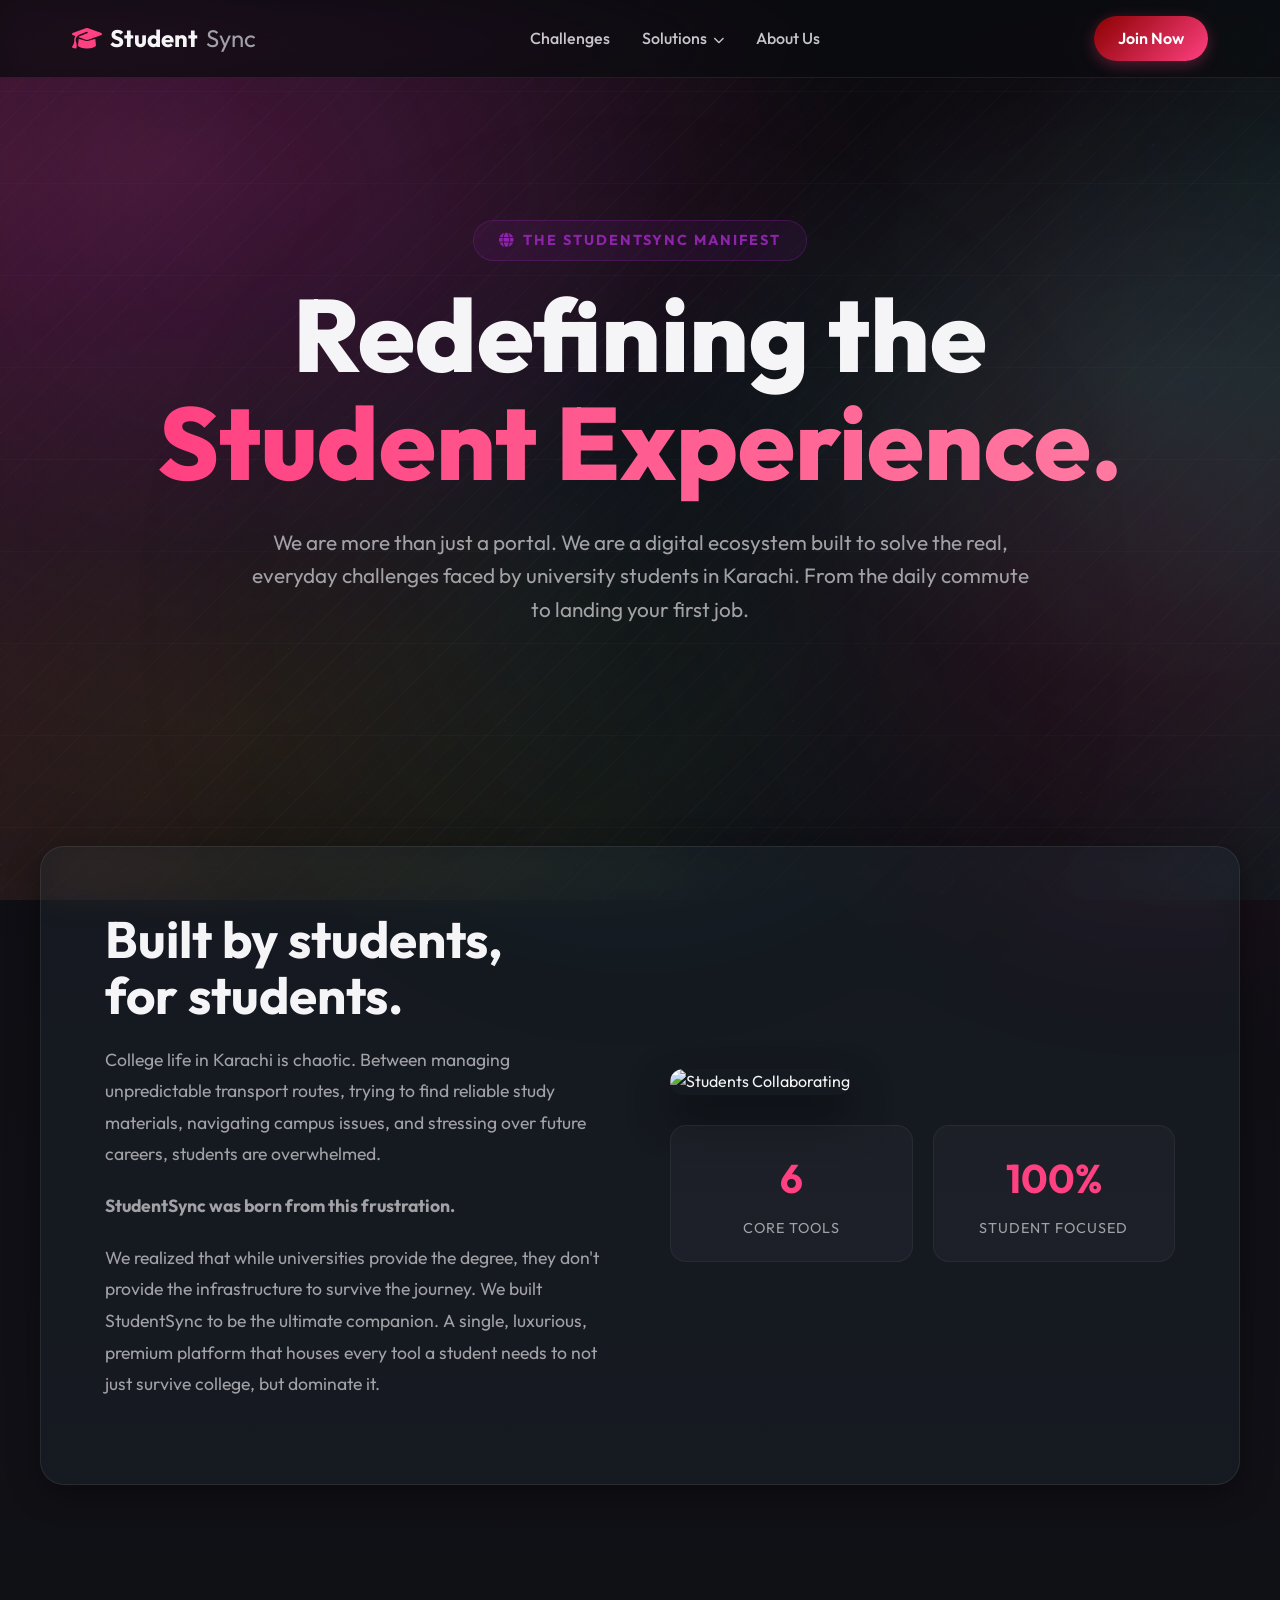
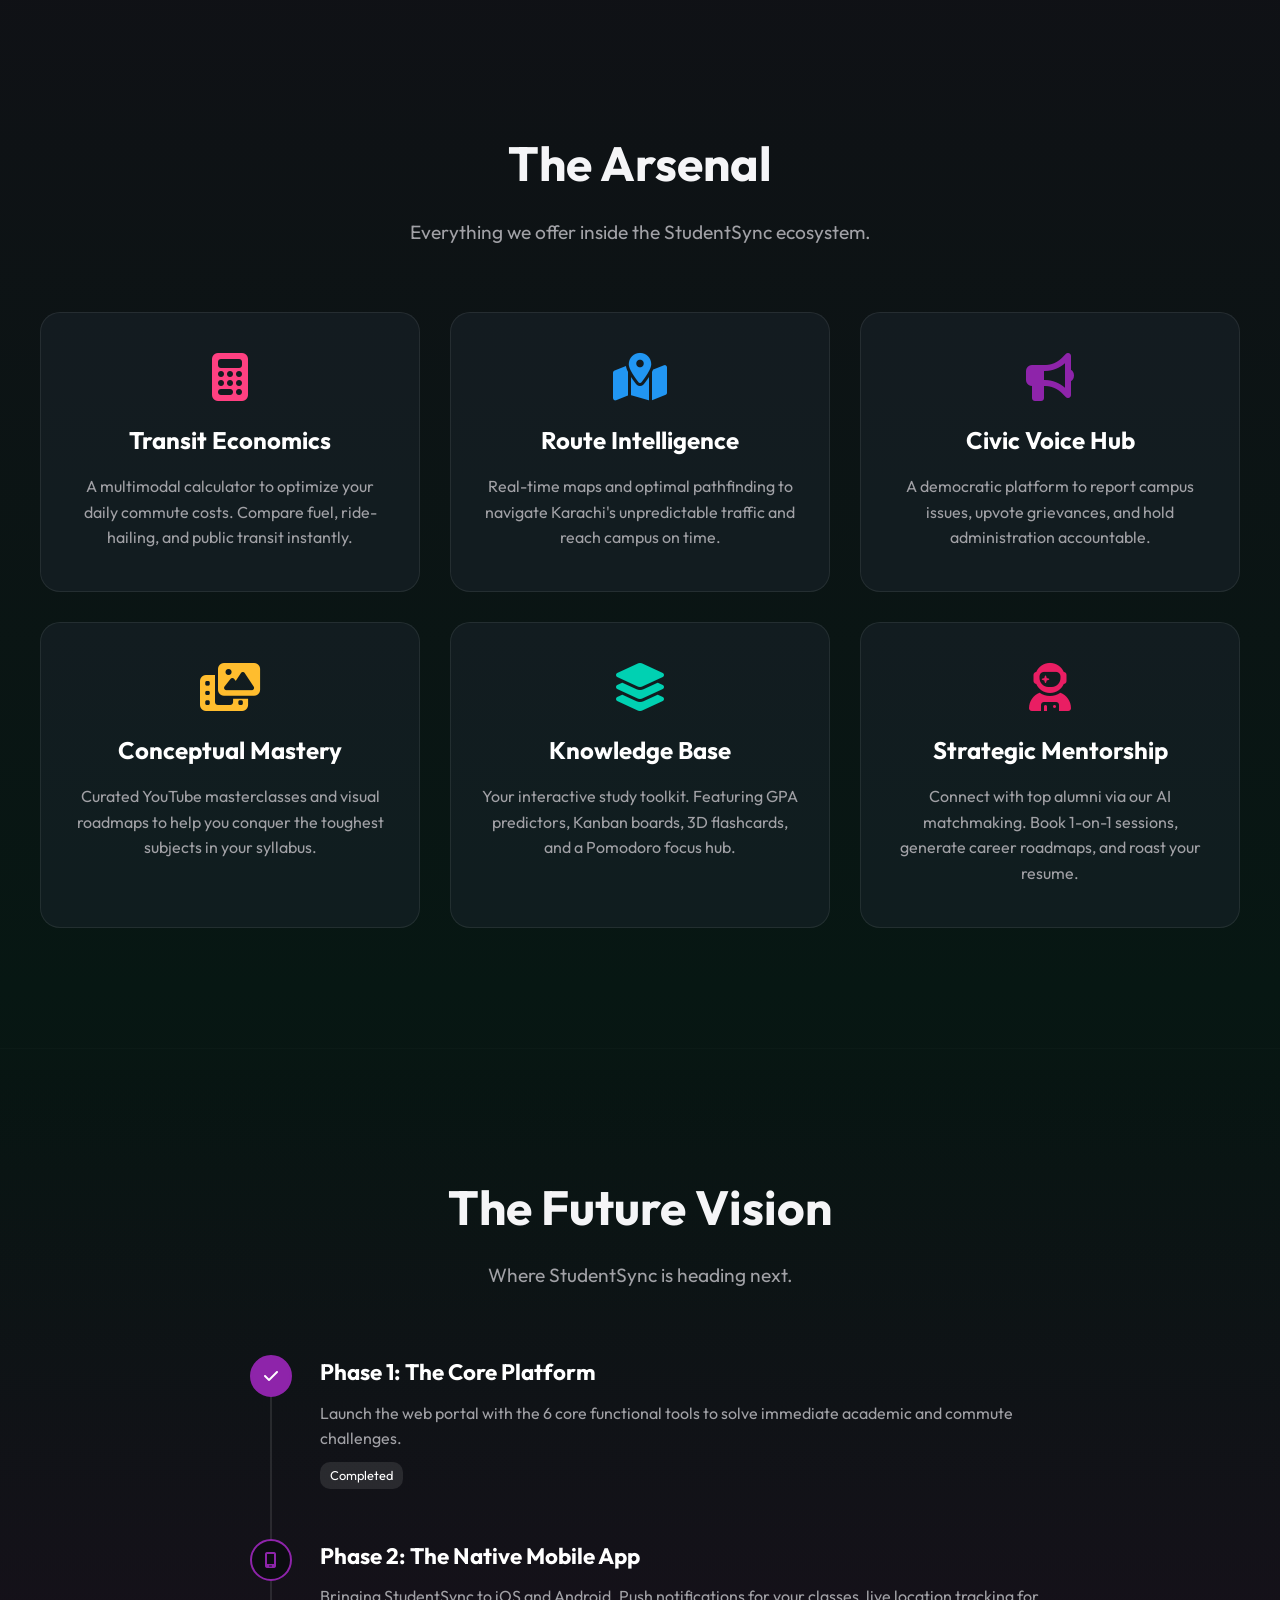
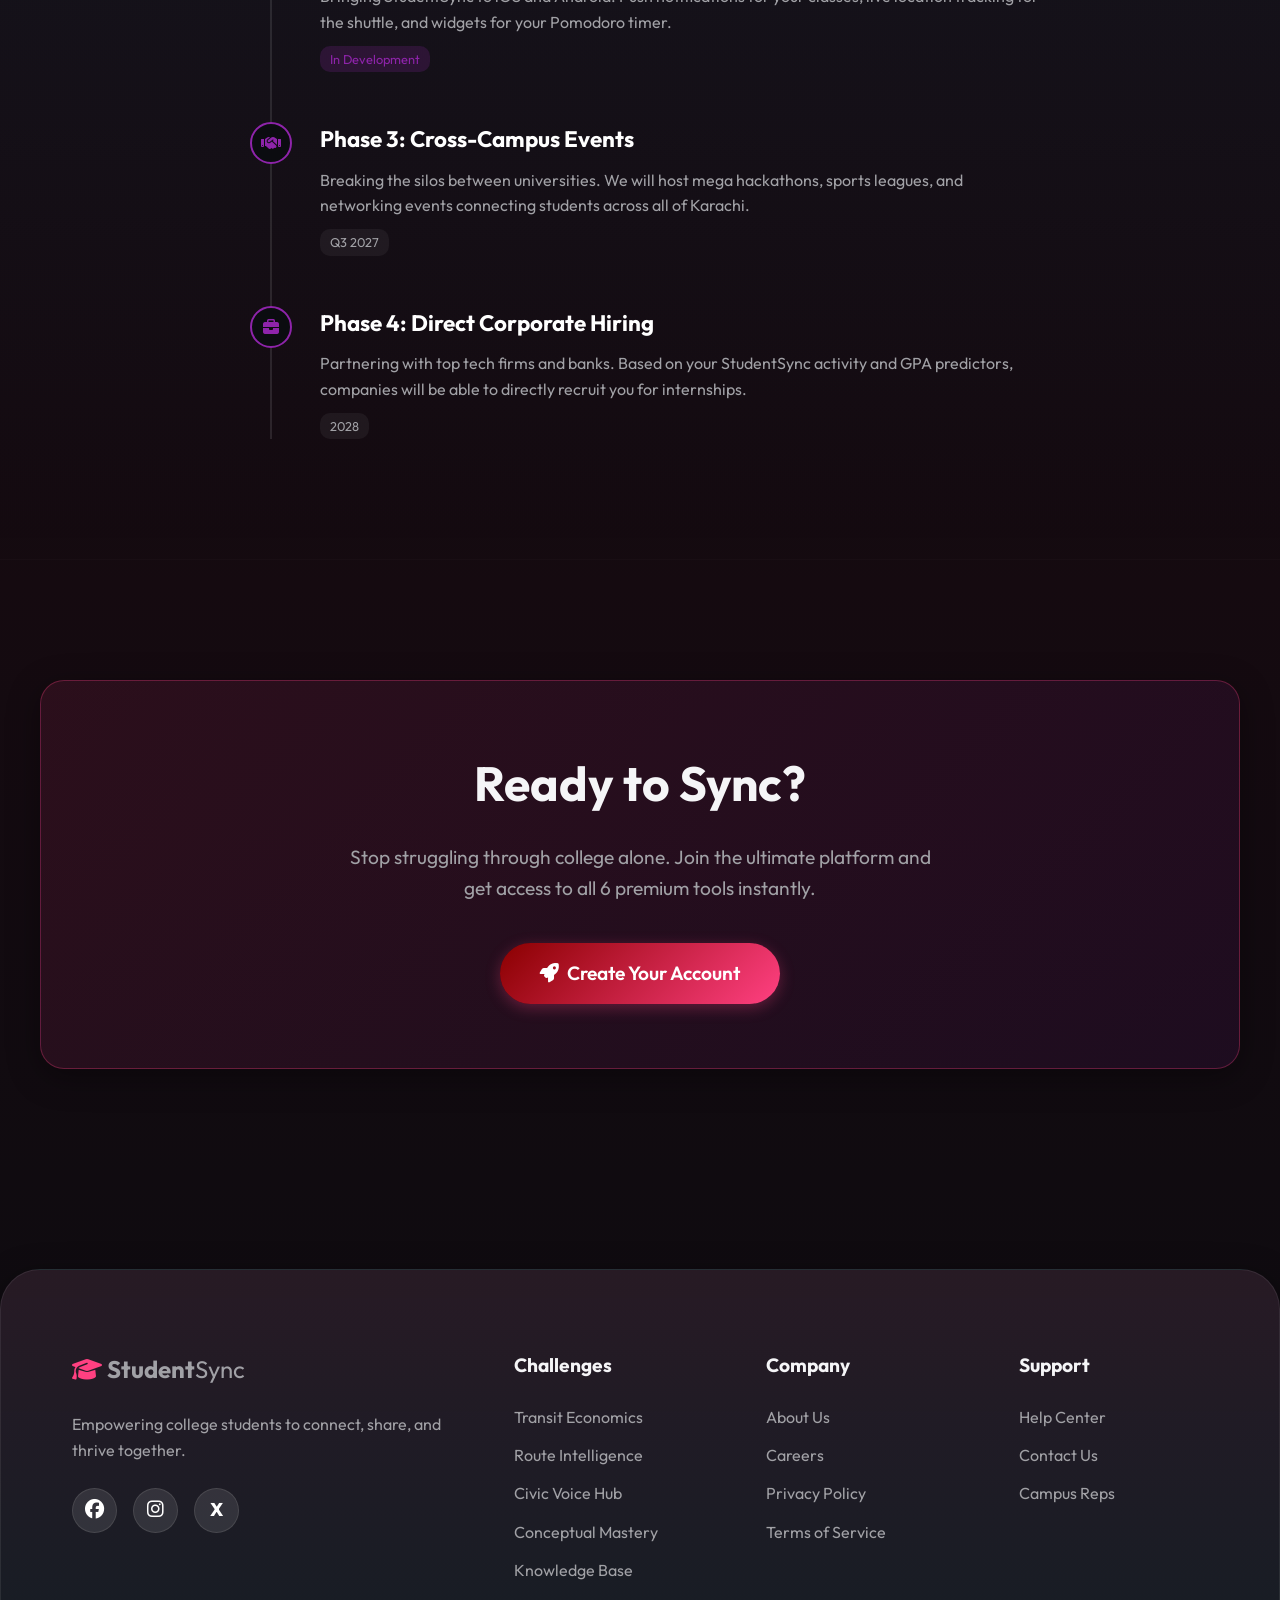
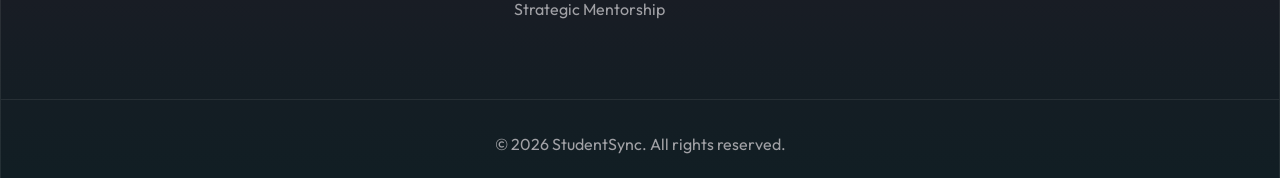
==== commit 7bc0583e: "add new features update footer and navbar" ====
--- a/about.html
+++ b/about.html
@@ -454,9 +454,9 @@
                 </a>
                 <p>Empowering college students to connect, share, and thrive together.</p>
                 <div class="social-links">
-                    <a href="#"><i class="fa-brands fa-twitter"></i></a>
-                    <a href="#"><i class="fa-brands fa-instagram"></i></a>
-                    <a href="#"><i class="fa-brands fa-discord"></i></a>
+                    <a href="https://www.facebook.com/login" target="_blank" rel="noopener noreferrer" aria-label="Facebook login"><i class="fa-brands fa-facebook"></i></a>
+                    <a href="https://www.instagram.com/accounts/login/" target="_blank" rel="noopener noreferrer" aria-label="Instagram login"><i class="fa-brands fa-instagram"></i></a>
+                    <a href="https://x.com/i/flow/login" target="_blank" rel="noopener noreferrer" aria-label="X login" class="social-x"><span>X</span></a>
                 </div>
             </div>
             <div class="footer-col">
--- a/style.css
+++ b/style.css
@@ -245,6 +245,15 @@
     display: inline-block;
 }
 
+.dropdown::after {
+    content: '';
+    position: absolute;
+    top: 100%;
+    left: 0;
+    width: 100%;
+    height: 14px;
+}
+
 .dropdown-content {
     display: none;
     position: absolute;
@@ -256,10 +265,19 @@
     border: 1px solid var(--glass-border);
     border-radius: 12px;
     z-index: 1001;
-    top: 150%;
+    top: calc(100% + 6px);
     left: 0;
     overflow: hidden;
     padding: 0.5rem 0;
+}
+
+.dropdown-content::before {
+    content: '';
+    position: absolute;
+    top: -10px;
+    left: 0;
+    width: 100%;
+    height: 10px;
 }
 
 .dropdown-content a {
@@ -1796,3 +1814,397 @@
         transition-duration: 0.01ms !important;
     }
 }
+
+/* Student Tool Panels (Transit + Route) */
+.student-tools-section {
+    padding: 60px 0 80px;
+}
+
+.student-tools-grid {
+    display: grid;
+    grid-template-columns: 1fr 1fr;
+    gap: 2rem;
+    margin-top: 2.5rem;
+}
+
+.student-tool-panel {
+    padding: 2rem;
+    border-radius: 24px;
+    background: rgba(255, 255, 255, 0.04);
+    border: 1px solid rgba(255, 255, 255, 0.08);
+    backdrop-filter: blur(16px);
+}
+
+.student-tool-panel .tool-header {
+    display: flex;
+    align-items: flex-start;
+    gap: 1rem;
+    margin-bottom: 1.5rem;
+}
+
+.student-tool-panel .tool-icon {
+    width: 52px;
+    height: 52px;
+    border-radius: 14px;
+    display: flex;
+    align-items: center;
+    justify-content: center;
+    font-size: 1.3rem;
+    flex-shrink: 0;
+}
+
+.student-tool-panel h3 {
+    margin: 0 0 0.35rem;
+    font-size: 1.35rem;
+}
+
+.student-tool-panel .tool-desc {
+    color: var(--text-muted);
+    font-size: 0.92rem;
+    margin: 0;
+}
+
+.tool-controls {
+    display: grid;
+    grid-template-columns: repeat(3, 1fr);
+    gap: 0.75rem;
+    margin-bottom: 1.25rem;
+}
+
+.tool-controls label {
+    display: flex;
+    flex-direction: column;
+    gap: 0.35rem;
+    font-size: 0.8rem;
+    color: var(--text-muted);
+}
+
+.tool-controls input,
+.tool-controls select {
+    padding: 0.65rem 0.75rem;
+    border-radius: 10px;
+    border: 1px solid rgba(255, 255, 255, 0.12);
+    background: rgba(0, 0, 0, 0.25);
+    color: var(--text-white);
+    font-family: inherit;
+    font-size: 0.95rem;
+}
+
+.budget-meter {
+    margin-bottom: 1.25rem;
+}
+
+.budget-meter-track {
+    height: 12px;
+    border-radius: 999px;
+    background: rgba(255, 255, 255, 0.08);
+    overflow: hidden;
+    margin: 0.5rem 0;
+}
+
+.budget-meter-fill {
+    height: 100%;
+    border-radius: 999px;
+    transition: width 0.4s ease, background 0.3s ease;
+    width: 0;
+}
+
+.budget-status {
+    font-size: 0.9rem;
+    padding: 0.65rem 0.85rem;
+    border-radius: 10px;
+    display: flex;
+    align-items: center;
+    gap: 0.5rem;
+}
+
+.budget-status.good { background: rgba(0, 209, 178, 0.1); color: var(--accent-mint); }
+.budget-status.warn { background: rgba(255, 189, 46, 0.12); color: var(--accent-gold); }
+.budget-status.danger { background: rgba(255, 82, 82, 0.12); color: #ff5252; }
+
+.budget-modes {
+    display: flex;
+    flex-direction: column;
+    gap: 0.65rem;
+    margin-bottom: 1rem;
+}
+
+.budget-mode-row {
+    display: flex;
+    justify-content: space-between;
+    align-items: center;
+    gap: 1rem;
+    padding: 0.85rem 1rem;
+    border-radius: 12px;
+    background: rgba(255, 255, 255, 0.03);
+    border: 1px solid rgba(255, 255, 255, 0.06);
+}
+
+.budget-mode-row.recommended {
+    border-color: rgba(0, 209, 178, 0.35);
+    background: rgba(0, 209, 178, 0.06);
+}
+
+.budget-mode-info strong { display: block; margin-bottom: 0.15rem; }
+.budget-mode-info span { font-size: 0.8rem; color: var(--text-muted); }
+.budget-mode-stats { text-align: right; }
+.budget-mode-stats small { display: block; color: var(--text-muted); font-size: 0.78rem; }
+.budget-fit { font-size: 0.72rem; font-weight: 700; padding: 2px 8px; border-radius: 999px; display: inline-block; margin-top: 4px; }
+.budget-fit.fits { background: rgba(0, 209, 178, 0.15); color: var(--accent-mint); }
+.budget-fit.over { background: rgba(255, 82, 82, 0.15); color: #ff5252; }
+
+.tool-footnote {
+    font-size: 0.85rem;
+    color: var(--text-muted);
+    margin: 0;
+    line-height: 1.5;
+}
+
+.surge-chart {
+    display: flex;
+    align-items: flex-end;
+    gap: 4px;
+    height: 120px;
+    margin: 1rem 0;
+    padding: 0.5rem 0;
+}
+
+.surge-bar {
+    flex: 1;
+    display: flex;
+    flex-direction: column;
+    align-items: center;
+    height: 100%;
+    justify-content: flex-end;
+    gap: 4px;
+}
+
+.surge-bar-fill {
+    width: 100%;
+    border-radius: 4px 4px 0 0;
+    background: rgba(255, 189, 46, 0.5);
+    transition: height 0.3s ease;
+    min-height: 8px;
+}
+
+.surge-bar-fill.best { background: linear-gradient(180deg, var(--accent-mint), #00b894); }
+.surge-bar-fill.peak { background: linear-gradient(180deg, #ff5252, var(--accent-coral)); }
+
+.surge-bar span {
+    font-size: 0.65rem;
+    color: var(--text-muted);
+}
+
+.surge-insight {
+    padding: 0.75rem 1rem;
+    border-radius: 10px;
+    background: rgba(255, 255, 255, 0.04);
+    font-size: 0.88rem;
+    margin-bottom: 0.65rem;
+    line-height: 1.5;
+}
+
+.surge-insight i { margin-right: 6px; color: var(--accent-gold); }
+
+/* Departure Clock */
+.departure-hero {
+    text-align: center;
+    padding: 1.25rem;
+    border-radius: 16px;
+    background: rgba(255, 64, 129, 0.08);
+    border: 1px solid rgba(255, 64, 129, 0.2);
+    margin-bottom: 1rem;
+}
+
+.departure-label { display: block; font-size: 0.85rem; color: var(--text-muted); margin-bottom: 0.25rem; }
+.departure-time { font-size: 2.5rem; color: var(--accent-coral); display: block; line-height: 1.1; }
+.departure-sub { font-size: 0.9rem; color: var(--text-muted); }
+
+.departure-countdown {
+    padding: 0.85rem 1rem;
+    border-radius: 12px;
+    font-size: 0.92rem;
+    margin-bottom: 1rem;
+    display: flex;
+    align-items: center;
+    gap: 0.5rem;
+}
+
+.departure-countdown.calm { background: rgba(0, 209, 178, 0.1); color: var(--accent-mint); }
+.departure-countdown.urgent { background: rgba(255, 189, 46, 0.12); color: var(--accent-gold); }
+.departure-countdown.late { background: rgba(255, 82, 82, 0.12); color: #ff5252; }
+
+.departure-timeline {
+    display: flex;
+    flex-direction: column;
+    gap: 0.65rem;
+}
+
+.departure-step {
+    display: flex;
+    align-items: center;
+    gap: 0.85rem;
+    padding: 0.75rem 1rem;
+    border-radius: 12px;
+    background: rgba(255, 255, 255, 0.03);
+    border: 1px solid rgba(255, 255, 255, 0.06);
+}
+
+.departure-step i {
+    width: 36px;
+    height: 36px;
+    border-radius: 10px;
+    background: rgba(255, 64, 129, 0.12);
+    color: var(--accent-coral);
+    display: flex;
+    align-items: center;
+    justify-content: center;
+    flex-shrink: 0;
+}
+
+.departure-step strong { display: block; font-size: 0.95rem; }
+.departure-step small { color: var(--text-muted); font-size: 0.8rem; }
+
+/* Safety Checker */
+.safety-layout {
+    display: grid;
+    grid-template-columns: auto 1fr;
+    gap: 1.5rem;
+    align-items: center;
+    margin-bottom: 1.25rem;
+}
+
+.safety-ring-wrap {
+    position: relative;
+    width: 110px;
+    height: 110px;
+}
+
+.safety-ring-wrap svg {
+    transform: rotate(-90deg);
+}
+
+.safety-ring-bg {
+    fill: none;
+    stroke: rgba(255, 255, 255, 0.08);
+    stroke-width: 8;
+}
+
+.safety-ring-fill {
+    fill: none;
+    stroke-width: 8;
+    stroke-linecap: round;
+    stroke-dasharray: 283;
+    stroke-dashoffset: 283;
+    transition: stroke-dashoffset 0.6s ease, stroke 0.3s ease;
+}
+
+.safety-score-center {
+    position: absolute;
+    inset: 0;
+    display: flex;
+    flex-direction: column;
+    align-items: center;
+    justify-content: center;
+    font-size: 1.6rem;
+    font-weight: 800;
+}
+
+.safety-score-center small {
+    font-size: 0.65rem;
+    color: var(--text-muted);
+    font-weight: 600;
+}
+
+.night-toggle-wrap {
+    display: flex;
+    align-items: center;
+    gap: 0.75rem;
+    padding: 0.75rem 1rem;
+    border-radius: 12px;
+    background: rgba(142, 36, 170, 0.1);
+    border: 1px solid rgba(142, 36, 170, 0.25);
+    margin-bottom: 1rem;
+    cursor: pointer;
+}
+
+.night-toggle-wrap input { width: 18px; height: 18px; accent-color: var(--accent-violet); cursor: pointer; }
+.night-toggle-wrap span { font-size: 0.92rem; }
+
+.safety-metrics {
+    display: flex;
+    flex-direction: column;
+    gap: 0.75rem;
+    margin-bottom: 1rem;
+}
+
+.safety-metric span { font-size: 0.8rem; color: var(--text-muted); display: block; margin-bottom: 2px; }
+.safety-metric strong { font-size: 1rem; }
+
+.safety-mini-bar {
+    height: 4px;
+    border-radius: 999px;
+    background: rgba(255, 255, 255, 0.08);
+    margin-top: 4px;
+    overflow: hidden;
+}
+
+.safety-mini-bar div { height: 100%; border-radius: 999px; transition: width 0.4s ease; }
+
+.safety-alt-box {
+    padding: 0.85rem 1rem;
+    border-radius: 12px;
+    background: rgba(0, 209, 178, 0.08);
+    border: 1px solid rgba(0, 209, 178, 0.2);
+    font-size: 0.88rem;
+    margin-bottom: 1rem;
+    line-height: 1.5;
+}
+
+.safety-alt-box i { color: var(--accent-mint); margin-right: 6px; }
+
+.safety-tips {
+    list-style: none;
+    padding: 0;
+    margin: 0;
+    display: flex;
+    flex-direction: column;
+    gap: 0.5rem;
+}
+
+.safety-tips li {
+    font-size: 0.85rem;
+    color: var(--text-muted);
+    display: flex;
+    align-items: flex-start;
+    gap: 0.5rem;
+    line-height: 1.45;
+}
+
+.safety-tips li i { color: var(--accent-mint); margin-top: 2px; flex-shrink: 0; }
+
+/* X (Twitter) social icon fallback */
+.social-links a.social-x span {
+    font-family: 'Outfit', sans-serif;
+    font-weight: 800;
+    font-size: 1.15rem;
+    line-height: 1;
+    letter-spacing: -0.04em;
+    color: #ffffff;
+}
+
+@media (max-width: 992px) {
+    .student-tools-grid {
+        grid-template-columns: 1fr;
+    }
+
+    .tool-controls {
+        grid-template-columns: 1fr;
+    }
+
+    .safety-layout {
+        grid-template-columns: 1fr;
+        justify-items: center;
+        text-align: center;
+    }
+}
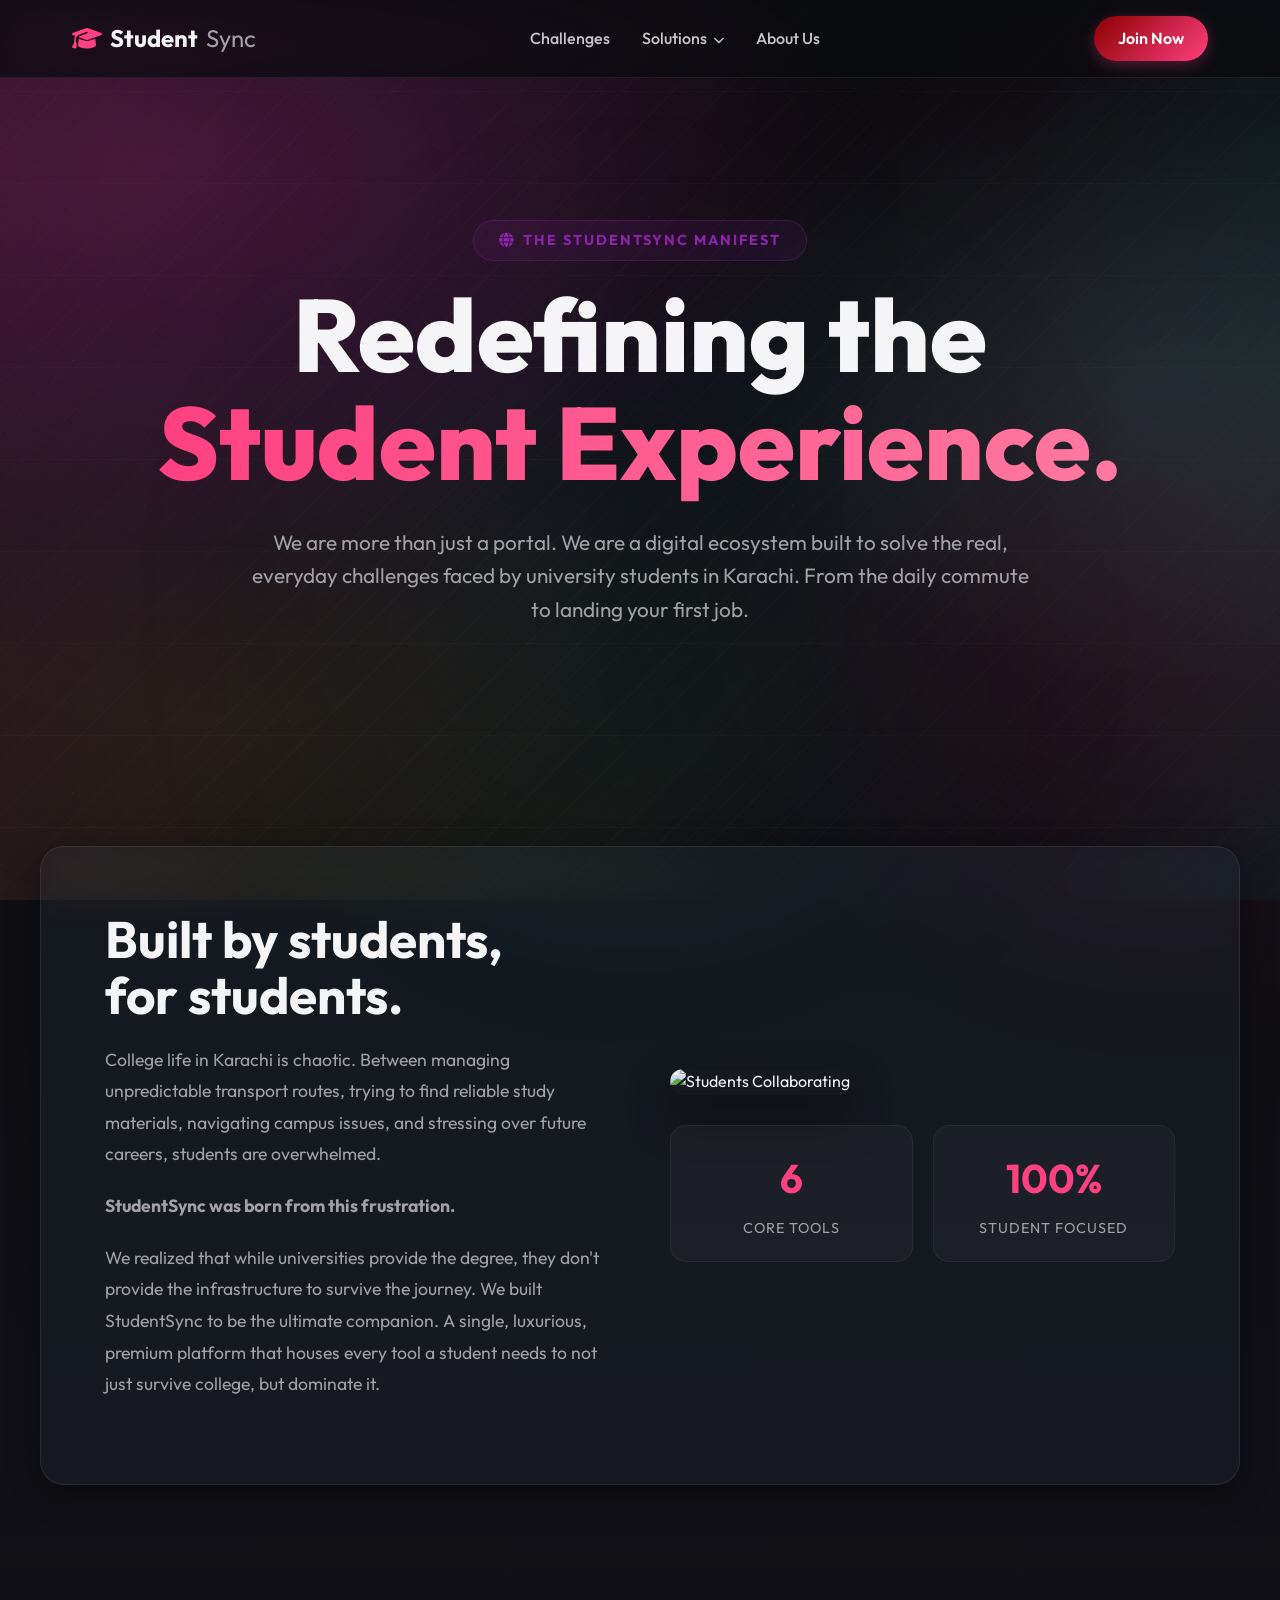
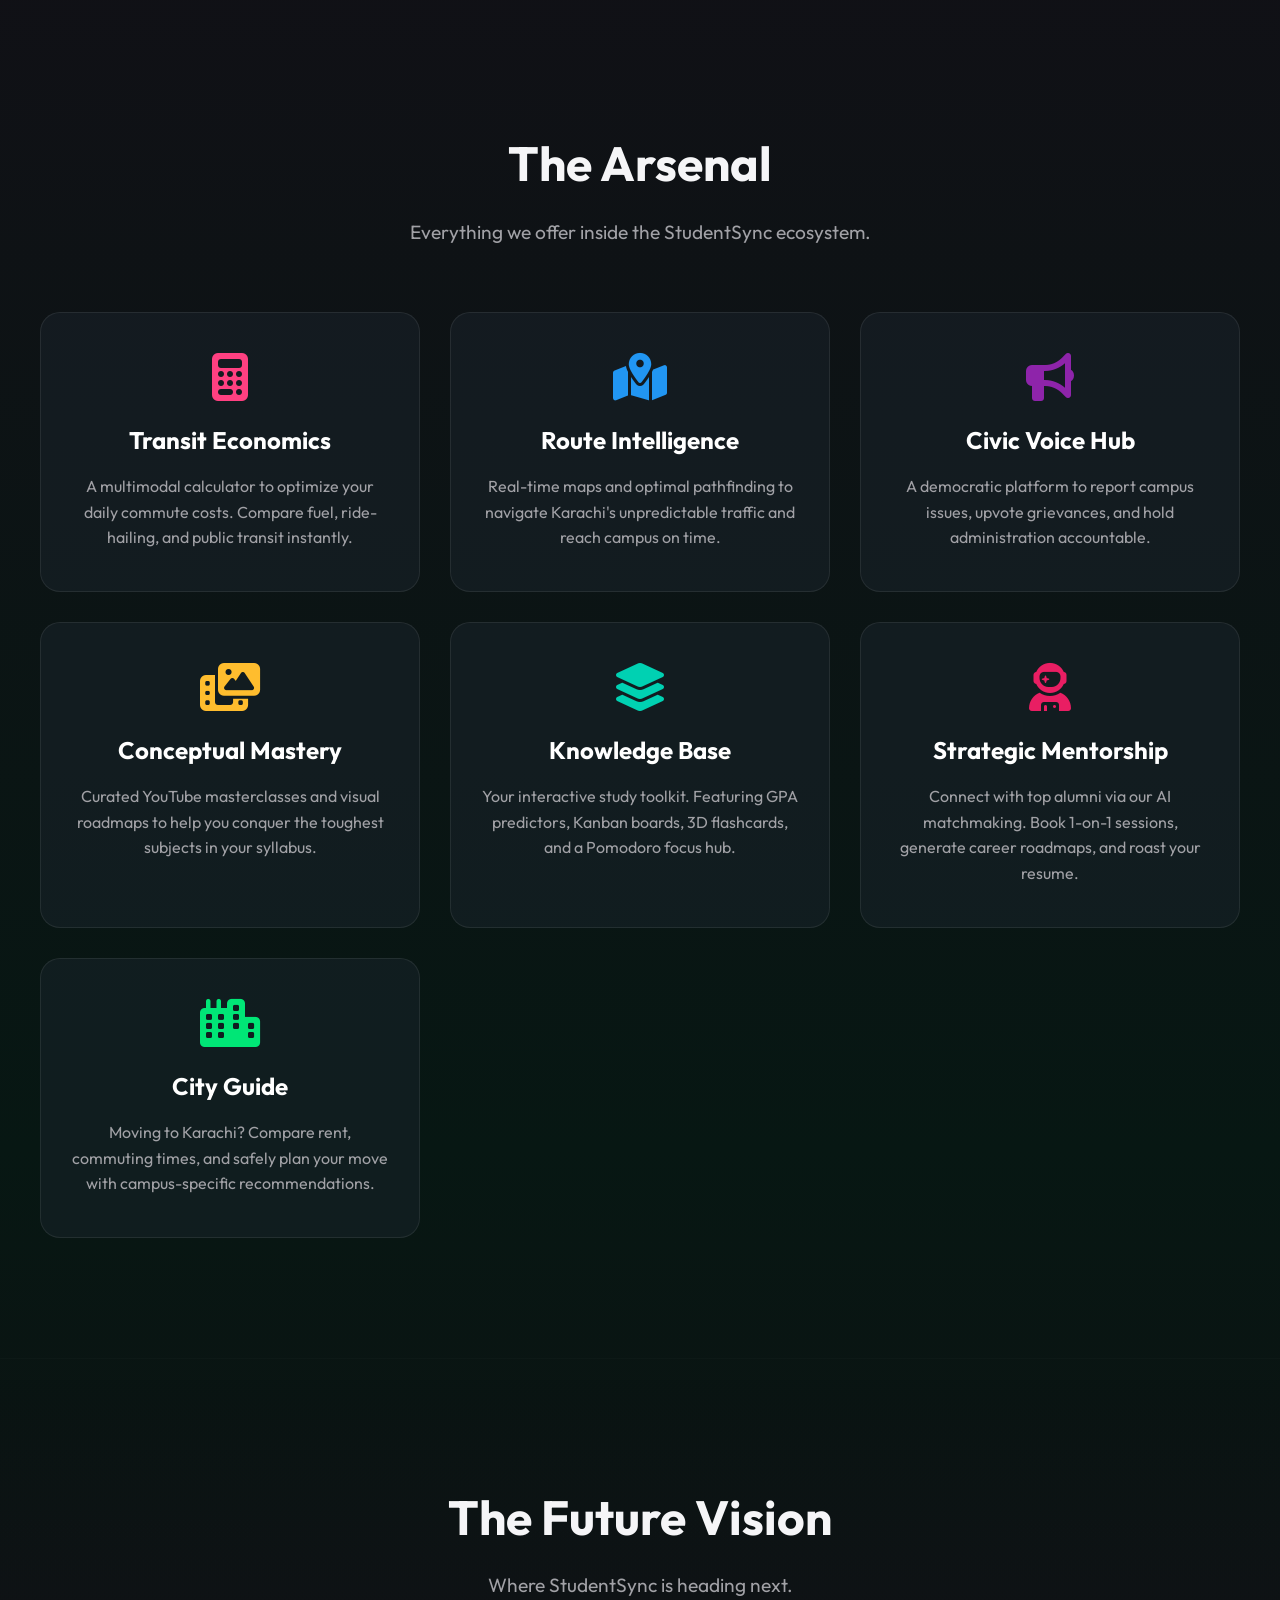
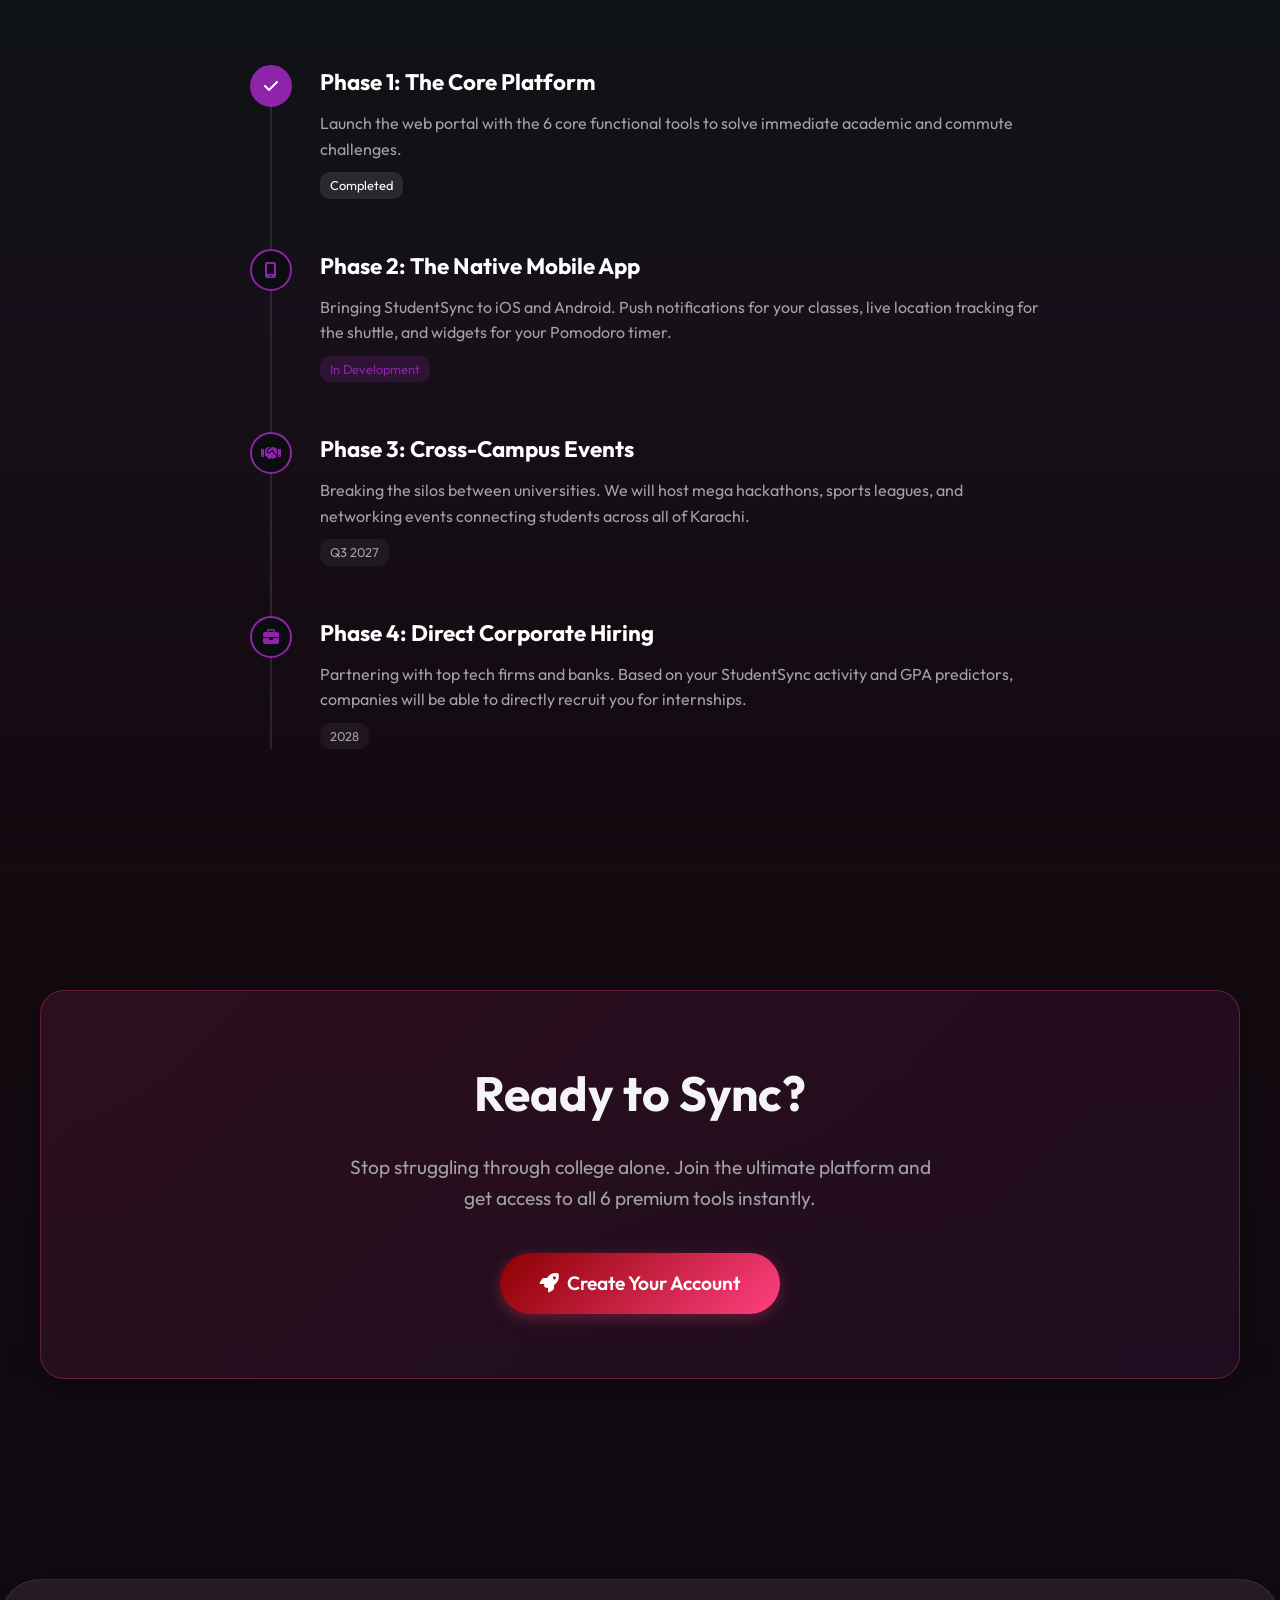
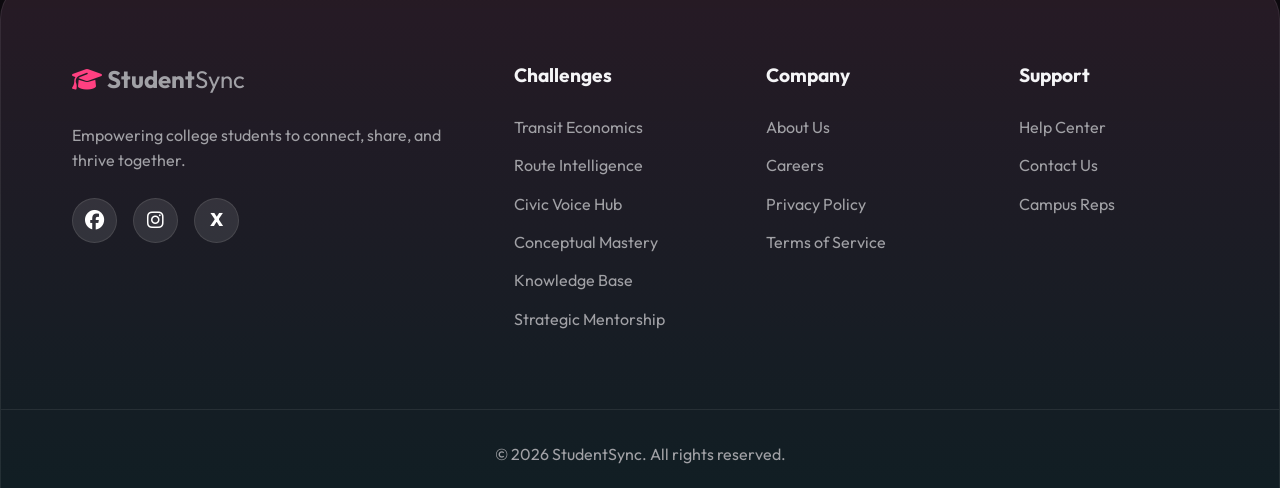
==== commit 743f578b: "add city-guide card" ====
--- a/about.html
+++ b/about.html
@@ -199,6 +199,9 @@
         
         .card-mentor:hover { border-color: #e91e63; box-shadow: 0 10px 30px rgba(233,30,99,0.15); }
         .card-mentor .a-icon { color: #e91e63; }
+        
+        .card-city:hover { border-color: #00e676; box-shadow: 0 10px 30px rgba(0,230,118,0.15); }
+        .card-city .a-icon { color: #00e676; }
 
         /* Future Roadmap */
         .vision-section {
@@ -260,8 +263,21 @@
 
         @media (max-width: 992px) {
             .story-layout { grid-template-columns: 1fr; gap: 40px; }
-            .hero-title { font-size: 3rem; }
+            .hero-section { padding: 160px 0 70px; min-height: auto; }
+            .hero-title { font-size: clamp(2.5rem, 8vw, 4rem); }
+            .hero-desc { font-size: 1.1rem; }
             .glass-panel { padding: 2rem; }
+            .a-section { padding: 70px 0; }
+            .arsenal-grid { grid-template-columns: 1fr; }
+        }
+
+        @media (max-width: 576px) {
+            .hero-section { padding: 130px 0 50px; }
+            .glass-panel { padding: 1.25rem; border-radius: 16px; }
+            .arsenal-card { padding: 1.75rem 1.25rem; }
+            .story-stats { grid-template-columns: 1fr; }
+            .r-item { padding-left: 64px; margin-bottom: 36px; }
+            .r-content h3 { font-size: 1.2rem; }
         }
     </style>
 </head>
@@ -288,6 +304,7 @@
                         <a href="conceptual-mastery.html">Conceptual Mastery</a>
                         <a href="knowledge-base.html">Knowledge Base</a>
                         <a href="strategic-mentorship.html">Strategic Mentorship</a>
+                        <a href="city-guide.html">City Guide</a>
                     </div>
                 </div>
                 <a href="about.html" class="active">About Us</a>
@@ -382,6 +399,13 @@
                     <h3>Strategic Mentorship</h3>
                     <p>Connect with top alumni via our AI matchmaking. Book 1-on-1 sessions, generate career roadmaps, and roast your resume.</p>
                 </a>
+                
+                <!-- City Guide -->
+                <a href="city-guide.html" class="arsenal-card card-city">
+                    <i class="fa-solid fa-city a-icon"></i>
+                    <h3>City Guide</h3>
+                    <p>Moving to Karachi? Compare rent, commuting times, and safely plan your move with campus-specific recommendations.</p>
+                </a>
             </div>
         </section>
 
--- a/style.css
+++ b/style.css
@@ -188,6 +188,8 @@
     display: flex;
     justify-content: space-between;
     align-items: center;
+    position: relative;
+    gap: 0.75rem;
 }
 
 .logo {
@@ -1700,10 +1702,6 @@
 }
 
 @media (max-width: 768px) {
-    .nav-links {
-        display: none;
-    }
-    
     .stats-grid {
         grid-template-columns: 1fr;
     }
@@ -1871,6 +1869,10 @@
     margin-bottom: 1.25rem;
 }
 
+.tool-controls-2-col {
+    grid-template-columns: repeat(2, 1fr);
+}
+
 .tool-controls label {
     display: flex;
     flex-direction: column;
@@ -1881,6 +1883,8 @@
 
 .tool-controls input,
 .tool-controls select {
+    width: 100%;
+    box-sizing: border-box;
     padding: 0.65rem 0.75rem;
     border-radius: 10px;
     border: 1px solid rgba(255, 255, 255, 0.12);
@@ -1961,16 +1965,31 @@
 }
 
 .surge-chart {
+    
     display: flex;
     align-items: flex-end;
     gap: 4px;
     height: 120px;
-    margin: 1rem 0;
+    margin: 0.6rem 0;
     padding: 0.5rem 0;
+    overflow-x: auto;
+    overflow-y: hidden;
+    scrollbar-width: thin;
+}
+
+.surge-chart::-webkit-scrollbar {
+    height: 4px;
+}
+
+.surge-chart::-webkit-scrollbar-thumb {
+    background: rgba(255, 255, 255, 0.2);
+    border-radius: 4px;
 }
 
 .surge-bar {
     flex: 1;
+    min-width: 14px;
+    flex-shrink: 0;
     display: flex;
     flex-direction: column;
     align-items: center;
@@ -2202,9 +2221,582 @@
         grid-template-columns: 1fr;
     }
 
+    .tool-controls-2-col {
+        grid-template-columns: 1fr;
+    }
+
     .safety-layout {
         grid-template-columns: 1fr;
         justify-items: center;
         text-align: center;
     }
-}
+    
+    .budget-mode-row {
+        flex-direction: column;
+        align-items: flex-start;
+        gap: 0.5rem;
+    }
+    
+    .budget-mode-stats {
+        text-align: left;
+    }
+    .surge-chart{
+        display: none;
+    }
+}
+
+@media (max-width: 576px) {
+    .student-tool-panel {
+        padding: 1.25rem;
+    }
+    
+    .student-tool-panel .tool-header {
+        flex-direction: column;
+        align-items: flex-start;
+        gap: 0.75rem;
+    }
+        .surge-chart{
+        display: none;
+    }
+}
+
+/* ============================================================
+   COMPREHENSIVE RESPONSIVE DESIGN
+   ============================================================ */
+
+html {
+    overflow-x: hidden;
+}
+
+img,
+video,
+iframe,
+canvas {
+    max-width: 100%;
+    height: auto;
+}
+
+/* Shared page hero typography (solution pages) */
+.page-hero-title {
+    font-size: clamp(2rem, 6vw, 3.75rem) !important;
+    line-height: 1.12;
+    margin: 0 auto 1.5rem;
+    text-align: center;
+    width: 100%;
+}
+
+main .hero h1:not(.page-hero-title) {
+    font-size: clamp(2rem, 6vw, 3.75rem);
+    line-height: 1.12;
+}
+
+/* Civic Voice two-column layout */
+.civic-command-grid {
+    grid-template-columns: 1fr 1.5fr !important;
+    align-items: flex-start;
+    gap: 3rem;
+}
+
+.civic-report-sticky {
+    position: sticky;
+    top: 120px;
+}
+
+.civic-feed-header {
+    display: flex;
+    justify-content: space-between;
+    align-items: center;
+    gap: 1rem;
+    margin-bottom: 1.5rem;
+    border-bottom: 1px solid rgba(255, 255, 255, 0.1);
+    padding-bottom: 1rem;
+    flex-wrap: wrap;
+}
+
+.route-inputs {
+    display: flex;
+    gap: 1rem;
+    align-items: flex-end;
+    flex-wrap: wrap;
+}
+
+.route-dest-group {
+    flex: 1;
+    min-width: min(100%, 220px);
+}
+
+.calc-dest-dropdowns-row {
+    display: flex;
+    gap: 0.5rem;
+    flex-wrap: wrap;
+}
+
+.calc-dest-dropdowns-row .calc-select-wrap {
+    flex: 1;
+    min-width: min(100%, 140px);
+}
+
+.route-results-grid {
+    display: grid;
+    grid-template-columns: 1fr 1.5fr;
+    gap: 2rem;
+    height: 100%;
+}
+
+.contact-grid {
+    display: grid;
+    grid-template-columns: 1fr 1.5fr;
+    gap: 3rem;
+    align-items: flex-start;
+}
+
+/* Mobile Menu Button — hidden by default on desktop */
+.mobile-menu-btn {
+    display: none;
+    background: transparent;
+    border: none;
+    color: var(--text-white);
+    font-size: 1.5rem;
+    cursor: pointer;
+    padding: 0.35rem;
+    z-index: 1002;
+    flex-shrink: 0;
+}
+
+/* ── Large Laptops (1024px–1200px) ── */
+@media (max-width: 1200px) {
+    .hero-content h1 {
+        font-size: clamp(2.5rem, 5vw, 3rem);
+    }
+
+    .hero-container {
+        gap: 2.5rem;
+    }
+
+    .intelligence-board {
+        padding: 2rem;
+    }
+
+    .board-copy h2 {
+        font-size: 2rem;
+    }
+}
+
+/* ── Tablets & Small Laptops (≤992px) ── */
+@media (max-width: 992px) {
+    .mobile-menu-btn {
+        display: flex;
+        align-items: center;
+        justify-content: center;
+    }
+
+    .nav-links {
+        display: none;
+    }
+
+    .nav-links.active {
+        display: flex !important;
+        flex-direction: column;
+        position: absolute;
+        top: calc(100% + 0.25rem);
+        left: 0;
+        width: 100%;
+        background: rgba(11, 12, 16, 0.98);
+        backdrop-filter: blur(20px);
+        -webkit-backdrop-filter: blur(20px);
+        padding: 0.75rem 1.25rem 1rem;
+        border: 1px solid var(--glass-border);
+        border-radius: 0 0 16px 16px;
+        box-shadow: 0 14px 36px rgba(0, 0, 0, 0.55);
+        z-index: 999;
+        gap: 0;
+        max-height: calc(100vh - 80px);
+        overflow-y: auto;
+    }
+
+    .nav-links.active a {
+        padding: 12px 0;
+        text-align: center;
+        width: 100%;
+        border-bottom: 1px solid rgba(255, 255, 255, 0.05);
+    }
+
+    .nav-links.active .dropdown {
+        width: 100%;
+        display: block;
+    }
+
+    .nav-links.active .dropdown::after {
+        display: none;
+    }
+
+    .nav-links.active .dropdown-content {
+        position: relative;
+        top: 0;
+        box-shadow: none;
+        border: none;
+        background: rgba(0, 0, 0, 0.25);
+        border-radius: 8px;
+        min-width: 100%;
+        display: block;
+        margin-top: 0.35rem;
+    }
+
+    .dropdown:hover .dropdown-content {
+        display: none;
+    }
+
+    .nav-links.active .dropdown:hover .dropdown-content,
+    .nav-links.active .dropdown-content {
+        display: block;
+    }
+
+    .hero {
+        padding: 140px 0 70px;
+    }
+
+    .hero-container {
+        grid-template-columns: 1fr;
+        text-align: center;
+        gap: 2rem;
+    }
+
+    .hero-subtitle {
+        max-width: 100%;
+        margin: 0 auto 2rem;
+    }
+
+    .hero-buttons {
+        justify-content: center;
+        flex-wrap: wrap;
+    }
+
+    .glass-dashboard {
+        transform: none;
+        max-width: min(480px, 100%);
+        margin: 0 auto;
+    }
+
+    .glass-dashboard:hover {
+        transform: none;
+    }
+
+    .command-grid,
+    .civic-command-grid {
+        grid-template-columns: 1fr !important;
+        gap: 2rem !important;
+    }
+
+    .civic-report-sticky {
+        position: static !important;
+        top: auto !important;
+    }
+
+    .focus-wrapper {
+        grid-template-columns: 1fr;
+        gap: 2rem;
+        padding: 2rem;
+    }
+
+    .intelligence-board {
+        grid-template-columns: 1fr;
+        padding: 1.75rem;
+    }
+
+    .solution-tabs {
+        grid-template-columns: repeat(2, 1fr);
+    }
+
+    .engine-header {
+        flex-wrap: wrap;
+        gap: 1rem;
+    }
+
+    .engine-header h3 {
+        font-size: 1.45rem;
+    }
+
+    .panel-topline {
+        flex-wrap: wrap;
+        gap: 0.5rem;
+    }
+
+    .footer-container {
+        grid-template-columns: repeat(2, 1fr);
+        gap: 2.5rem;
+    }
+
+    .footer {
+        border-radius: 24px 24px 0 0;
+    }
+
+    .features,
+    .command-center-section,
+    .intelligence-section,
+    .focus-section,
+    .stats-section {
+        padding: 70px 0;
+    }
+
+    .contact-grid {
+        grid-template-columns: 1fr;
+        gap: 2rem;
+    }
+
+    .bg-gradient-1,
+    .bg-gradient-2 {
+        width: min(600px, 90vw);
+        height: min(600px, 90vw);
+    }
+}
+
+/* ── Large Phones (≤768px) ── */
+@media (max-width: 768px) {
+    .container {
+        padding: 0 1.25rem;
+    }
+
+    .logo {
+        font-size: 1.25rem;
+    }
+
+    .hero-content h1 {
+        font-size: clamp(2rem, 8vw, 2.75rem);
+    }
+
+    .readiness-meter span {
+        font-size: 3rem;
+    }
+
+    .timer-display {
+        font-size: 3.5rem;
+    }
+
+    .departure-time {
+        font-size: 2rem;
+    }
+
+    .stat-number {
+        font-size: 2.25rem;
+    }
+
+    .route-inputs {
+        flex-direction: column;
+        align-items: stretch;
+    }
+
+    .route-inputs > div:not(.calc-field):not(label) {
+        display: none;
+    }
+
+    .calc-dest-dropdowns-row {
+        flex-direction: column;
+    }
+
+    .calc-dest-dropdowns-row .calc-select-wrap {
+        min-width: 100%;
+    }
+
+    .route-finder-header {
+        padding: 1.25rem !important;
+    }
+
+    .route-results-grid {
+        grid-template-columns: 1fr;
+        gap: 1.25rem;
+    }
+
+    .route-recommendation-panel {
+        padding: 1.25rem !important;
+    }
+
+    #scan-route-btn,
+    .route-finder-header .btn {
+        width: 100%;
+        justify-content: center;
+    }
+
+    .post-header {
+        flex-direction: column;
+        gap: 0.75rem;
+    }
+
+    .post-actions {
+        flex-wrap: wrap;
+        gap: 0.75rem;
+    }
+
+    .reply-input-wrap {
+        flex-direction: column;
+    }
+
+    .reply-input-wrap button {
+        width: 100%;
+        padding: 0.75rem;
+    }
+}
+
+/* ── Small Phones (≤576px) ── */
+@media (max-width: 576px) {
+    .container {
+        padding: 0 1rem;
+    }
+
+    .hero {
+        padding: 120px 0 50px;
+    }
+
+    main[style*="padding-top"] {
+        padding-top: 88px !important;
+    }
+
+    .hero-content h1 {
+        font-size: clamp(1.85rem, 8vw, 2.25rem);
+    }
+
+    .hero-subtitle {
+        font-size: 1rem;
+    }
+
+    .section-header h2 {
+        font-size: 1.75rem;
+    }
+
+    .section-header p {
+        font-size: 1rem;
+    }
+
+    .glass-card,
+    .feature-card,
+    .glass-panel,
+    .glass-box,
+    .student-tool-panel {
+        padding: 1.25rem;
+        border-radius: 16px;
+    }
+
+    .feature-card {
+        min-height: auto;
+    }
+
+    .features-grid {
+        grid-template-columns: 1fr;
+        gap: 1.25rem;
+    }
+
+    .solution-tabs {
+        grid-template-columns: 1fr;
+    }
+
+    .solution-tab {
+        min-height: 44px;
+        font-size: 0.9rem;
+    }
+
+    .calc-route-row,
+    .calc-metric-grid,
+    .calc-tabs {
+        grid-template-columns: 1fr;
+    }
+
+    .nav-actions .btn {
+        padding: 0.5rem 0.9rem;
+        font-size: 0.85rem;
+    }
+
+    .footer-container {
+        grid-template-columns: 1fr;
+        gap: 2rem;
+        margin-bottom: 2.5rem;
+    }
+
+    .footer {
+        padding: 50px 0 16px;
+        border-radius: 20px 20px 0 0;
+    }
+
+    .readiness-meter {
+        width: min(200px, 100%);
+    }
+
+    .readiness-meter span {
+        font-size: 2.75rem;
+    }
+
+    .board-copy h2 {
+        font-size: 1.65rem;
+    }
+
+    .solution-result h4 {
+        font-size: 1.2rem;
+    }
+
+    .hero-buttons .btn,
+    .form-container .btn,
+    .civic-report-sticky .btn,
+    .contact-section form .btn,
+    .m-btn {
+        width: 100%;
+    }
+
+    .hero-buttons .btn {
+        width: auto;
+        flex: 1 1 auto;
+        min-width: min(100%, 220px);
+    }
+
+    .nav-actions .btn {
+        width: auto;
+    }
+
+    .civic-feed-header {
+        flex-direction: column;
+        align-items: flex-start;
+    }
+
+    .feed-filters {
+        width: 100%;
+        justify-content: flex-start;
+    }
+        .surge-chart{
+        display: none;
+    }
+}
+
+/* ── Extra-Small Devices (≤400px) ── */
+@media (max-width: 400px) {
+    .hero-content h1,
+    .page-hero-title {
+        font-size: 1.65rem !important;
+    }
+
+    .btn-large {
+        padding: 0.6rem 1.2rem;
+        font-size: 0.95rem;
+    }
+
+    .section-header h2 {
+        font-size: 1.45rem;
+    }
+        .surge-chart{
+        display: none;
+    }
+
+    .budget-mode-row {
+        flex-direction: column;
+        align-items: flex-start;
+    }
+
+    .budget-mode-stats {
+        text-align: left;
+        margin-top: 8px;
+    }
+
+    .logo {
+        font-size: 1.1rem;
+    }
+
+    .timer-display {
+        font-size: 2.75rem;
+    }
+}
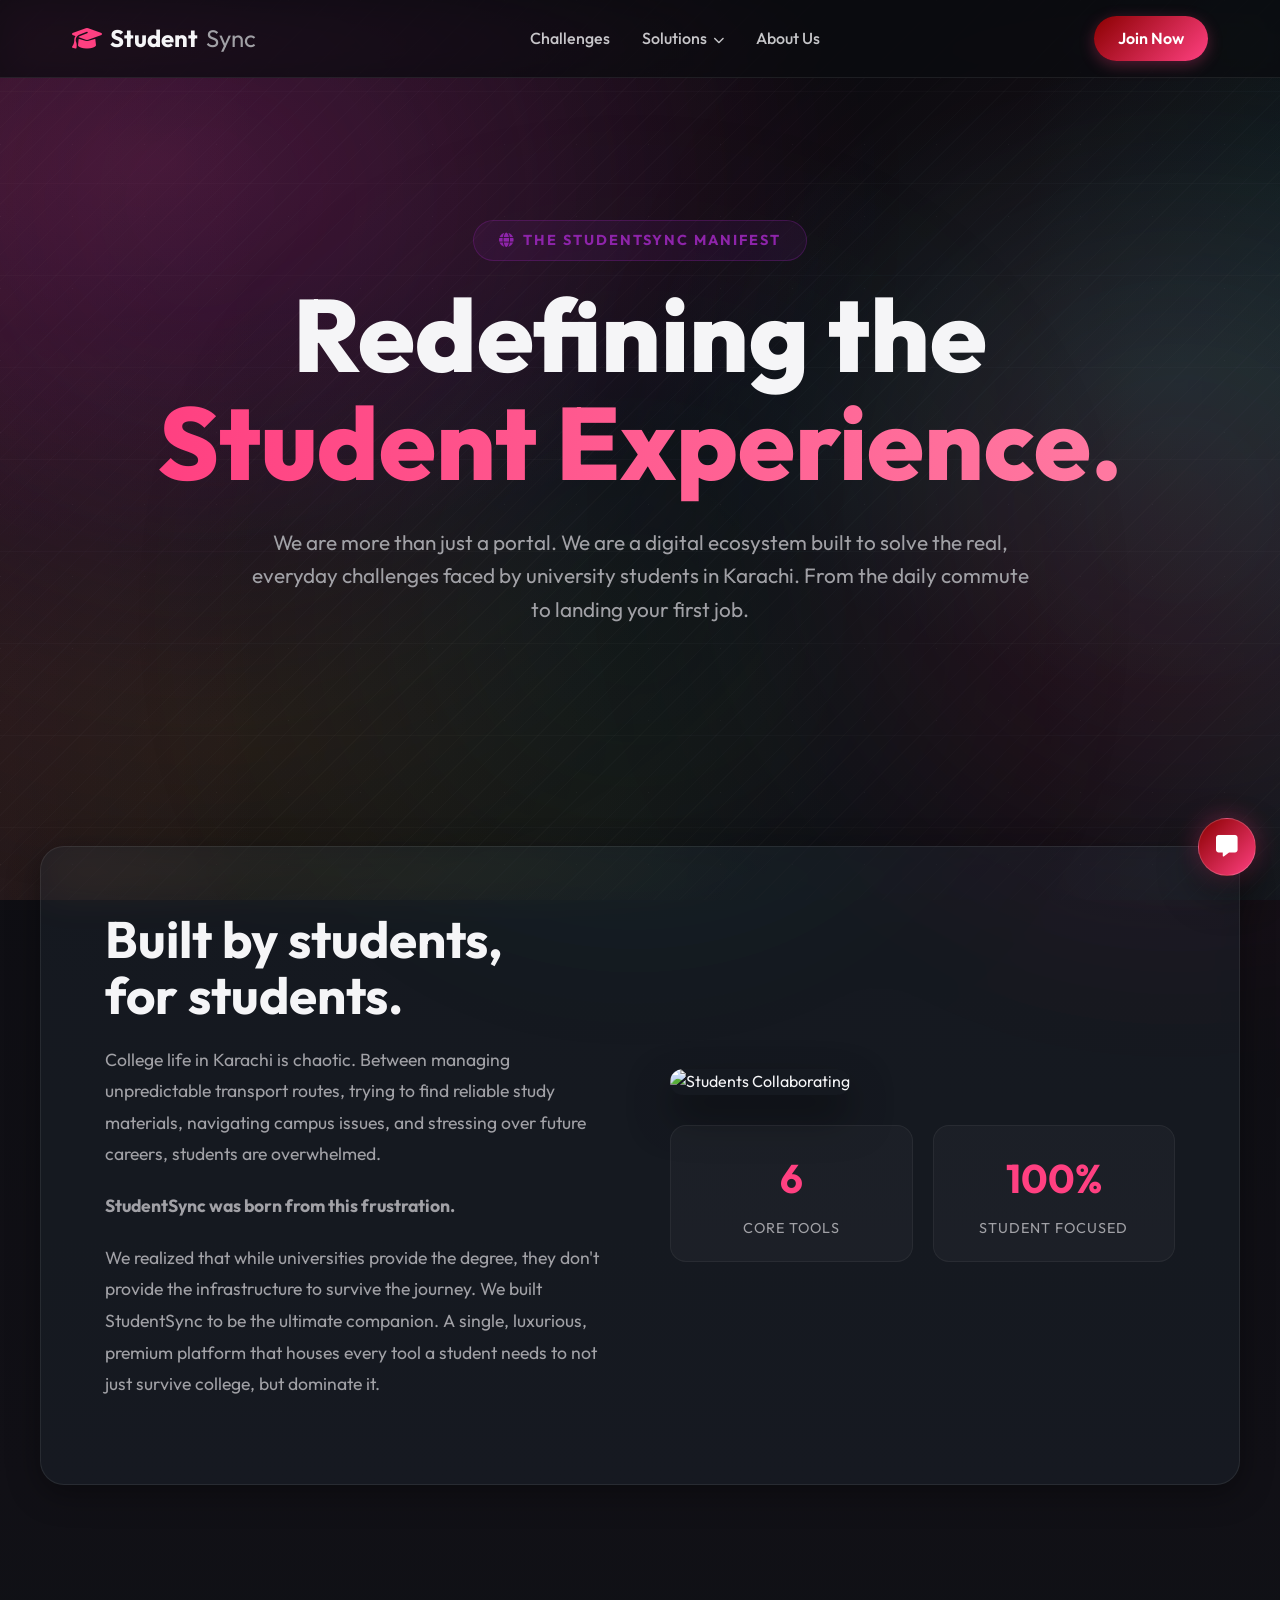
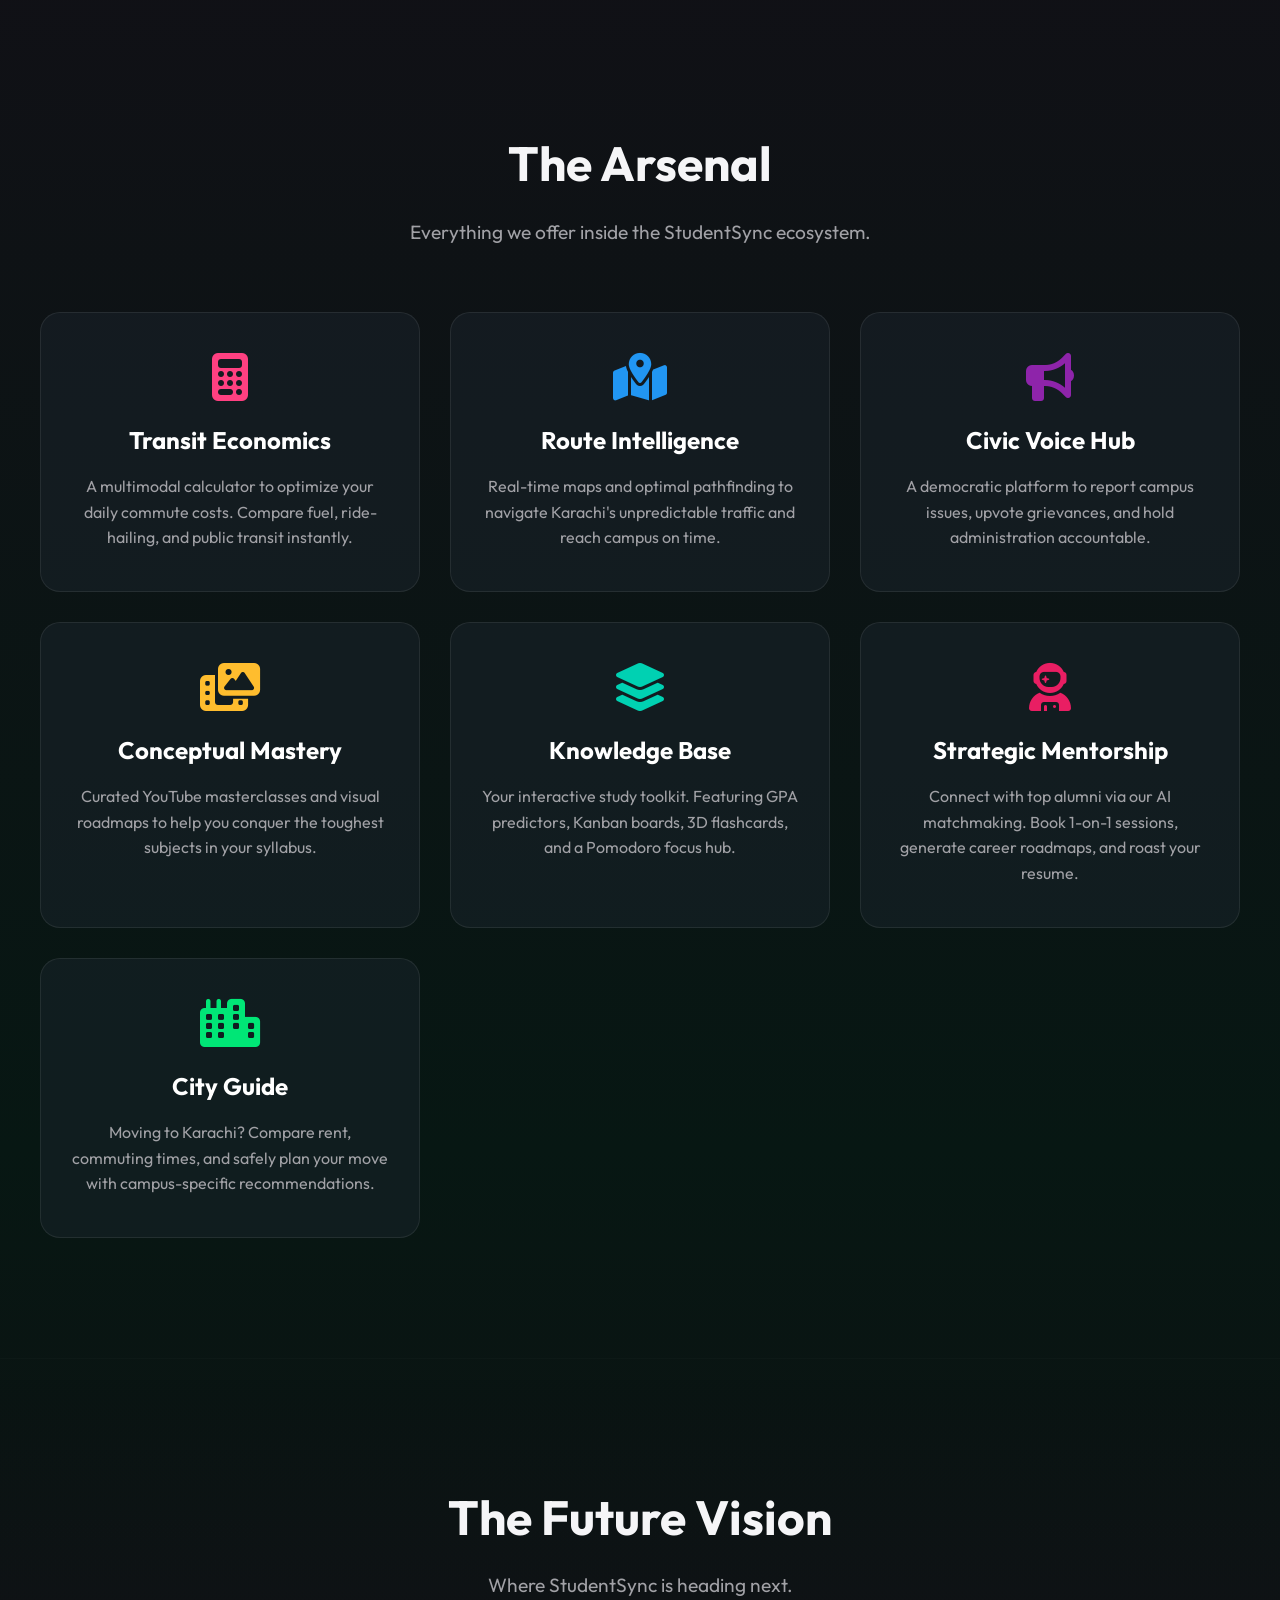
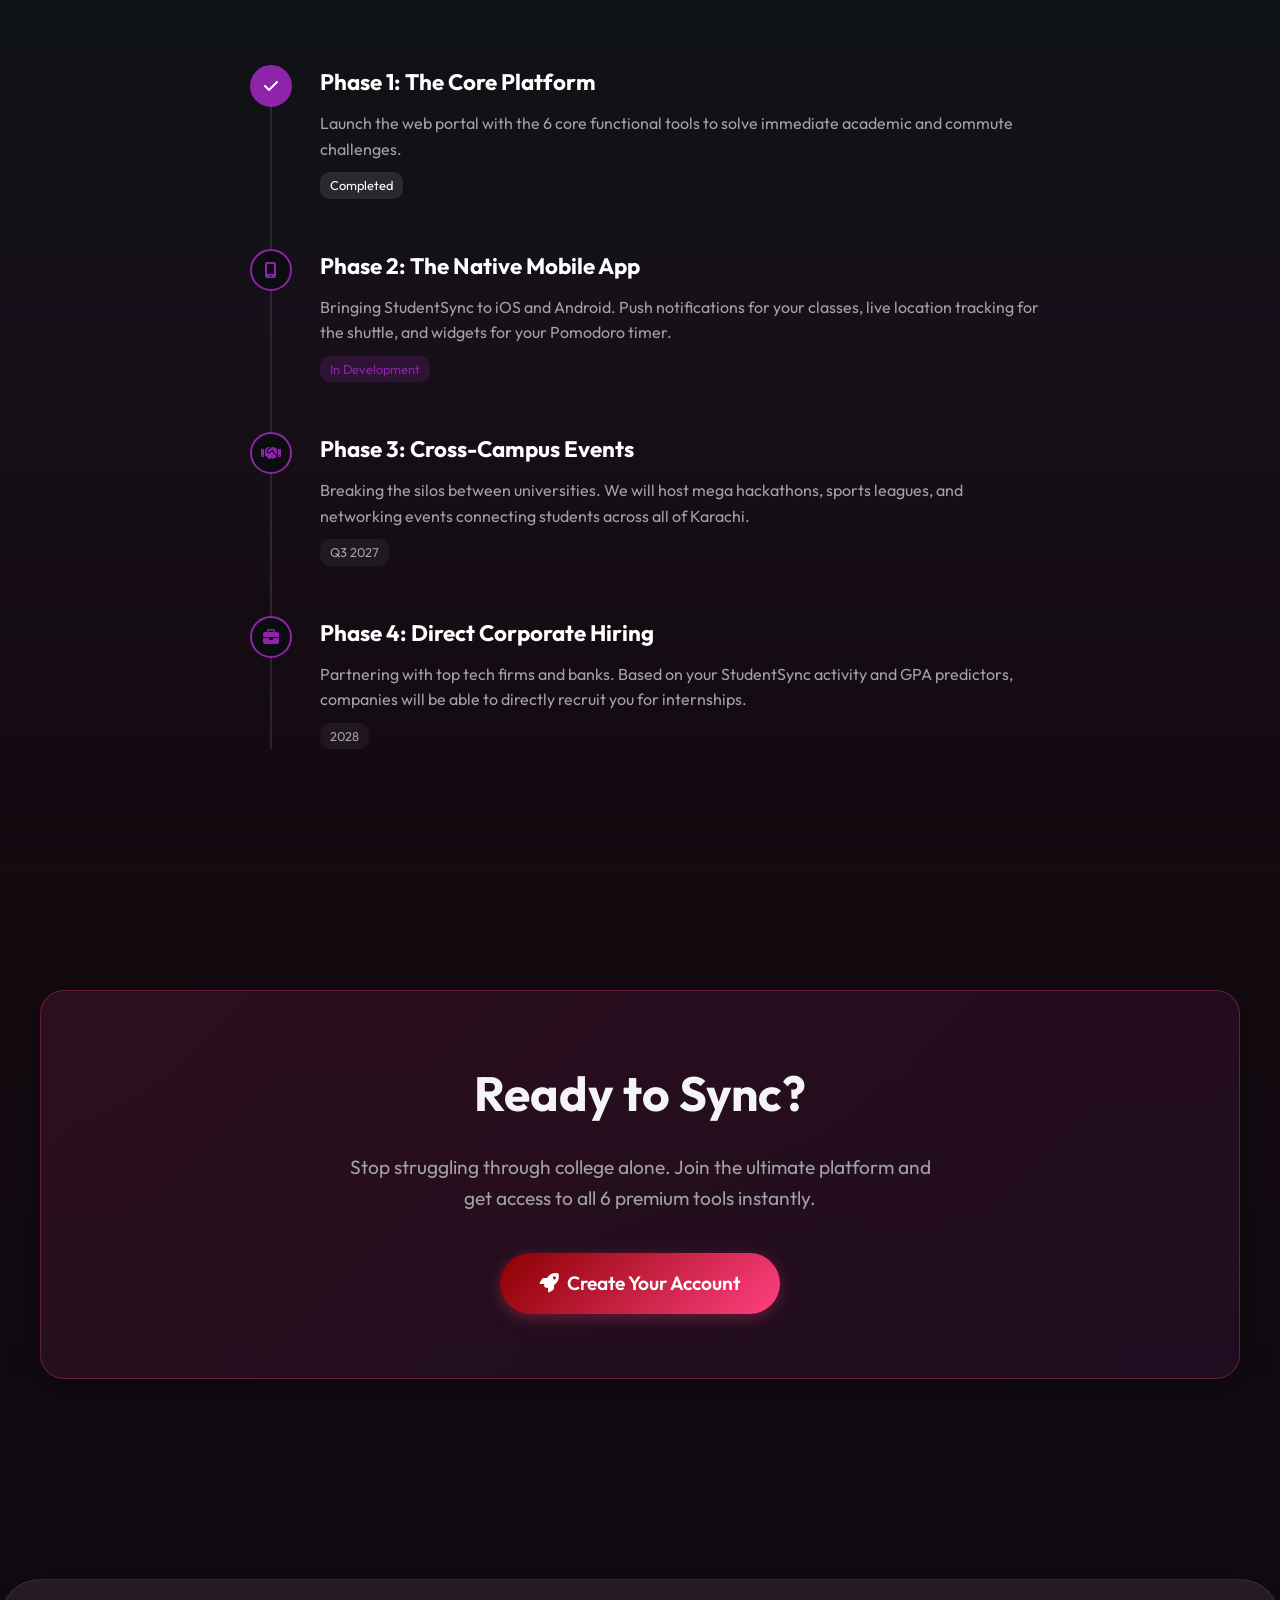
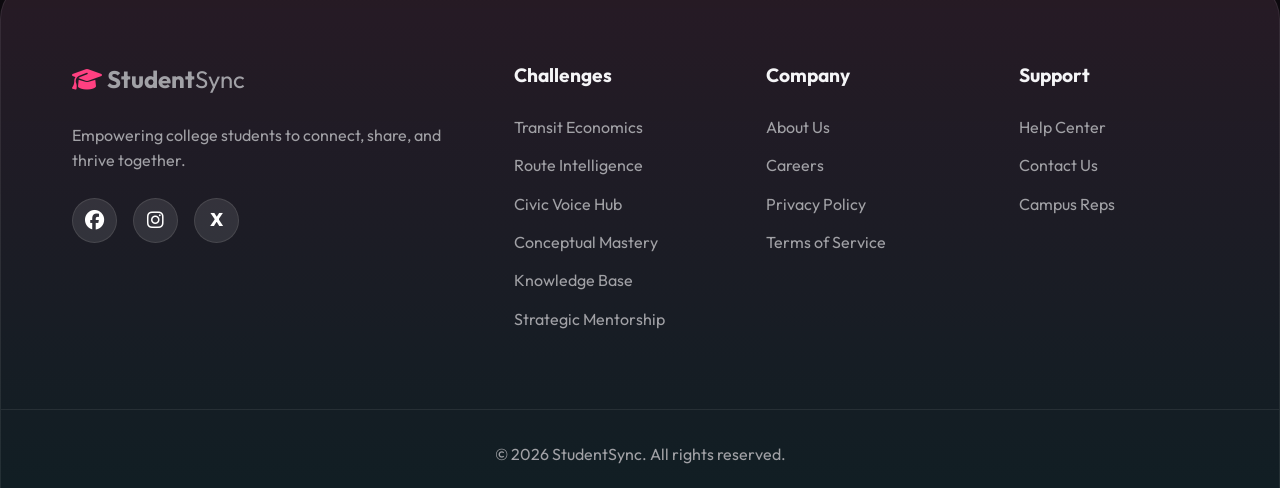
==== commit 0543a2aa: "integrate chatbot" ====
--- a/about.html
+++ b/about.html
@@ -511,5 +511,6 @@
 
     <!-- Scripts -->
     <script src="app.js"></script>
+    <script src="chatbot.js"></script>
 </body>
 </html>
--- a/style.css
+++ b/style.css
@@ -1191,6 +1191,270 @@
     padding-top: 2rem;
     border-top: 1px solid var(--glass-border);
     color: var(--text-muted);
+}
+
+/* Website Chatbot */
+.site-chatbot {
+    position: fixed;
+    right: 24px;
+    bottom: 24px;
+    z-index: 1400;
+}
+
+.chatbot-toggle {
+    width: 58px;
+    height: 58px;
+    border: 1px solid rgba(255, 255, 255, 0.18);
+    border-radius: 50%;
+    background: linear-gradient(135deg, var(--primary-maroon), var(--accent-coral));
+    color: white;
+    box-shadow: 0 18px 42px rgba(0, 0, 0, 0.45), 0 0 24px rgba(255, 64, 129, 0.35);
+    cursor: pointer;
+    display: inline-flex;
+    align-items: center;
+    justify-content: center;
+    font-size: 1.35rem;
+    transition: transform 0.25s ease, box-shadow 0.25s ease;
+}
+
+.chatbot-toggle:hover {
+    transform: translateY(-3px);
+    box-shadow: 0 22px 52px rgba(0, 0, 0, 0.55), 0 0 30px rgba(255, 64, 129, 0.5);
+}
+
+.chatbot-panel {
+    position: absolute;
+    right: 0;
+    bottom: 76px;
+    width: min(380px, calc(100vw - 32px));
+    height: min(560px, calc(100vh - 120px));
+    display: grid;
+    grid-template-rows: auto 1fr auto auto;
+    overflow: hidden;
+    border: 1px solid rgba(255, 255, 255, 0.12);
+    border-radius: 18px;
+    background: rgba(11, 12, 16, 0.94);
+    backdrop-filter: blur(22px);
+    -webkit-backdrop-filter: blur(22px);
+    box-shadow: 0 24px 80px rgba(0, 0, 0, 0.62);
+    opacity: 0;
+    transform: translateY(14px) scale(0.96);
+    pointer-events: none;
+    transition: opacity 0.25s ease, transform 0.25s ease;
+}
+
+.site-chatbot.open .chatbot-panel {
+    opacity: 1;
+    transform: translateY(0) scale(1);
+    pointer-events: auto;
+}
+
+.chatbot-header {
+    display: flex;
+    align-items: center;
+    justify-content: space-between;
+    gap: 1rem;
+    padding: 1rem 1.1rem;
+    border-bottom: 1px solid rgba(255, 255, 255, 0.08);
+    background: linear-gradient(135deg, rgba(255, 64, 129, 0.14), rgba(0, 209, 178, 0.08));
+}
+
+.chatbot-kicker {
+    display: block;
+    color: var(--accent-mint);
+    font-size: 0.72rem;
+    font-weight: 700;
+    text-transform: uppercase;
+    letter-spacing: 1.6px;
+}
+
+.chatbot-header h2 {
+    margin: 0;
+    color: white;
+    font-size: 1.1rem;
+    line-height: 1.2;
+}
+
+.chatbot-close,
+.chatbot-send {
+    border: 0;
+    cursor: pointer;
+    display: inline-flex;
+    align-items: center;
+    justify-content: center;
+    flex-shrink: 0;
+}
+
+.chatbot-close {
+    width: 36px;
+    height: 36px;
+    border-radius: 50%;
+    background: rgba(255, 255, 255, 0.08);
+    color: white;
+}
+
+.chatbot-messages {
+    padding: 1rem;
+    overflow-y: auto;
+    display: flex;
+    flex-direction: column;
+    gap: 0.8rem;
+}
+
+.chatbot-message {
+    max-width: 88%;
+    padding: 0.78rem 0.9rem;
+    border-radius: 14px;
+    font-size: 0.94rem;
+    line-height: 1.45;
+    color: var(--text-white);
+    overflow-wrap: anywhere;
+}
+
+.chatbot-message.bot {
+    align-self: flex-start;
+    background: rgba(255, 255, 255, 0.07);
+    border: 1px solid rgba(255, 255, 255, 0.08);
+}
+
+.chatbot-message.user {
+    align-self: flex-end;
+    background: linear-gradient(135deg, rgba(128, 0, 32, 0.95), rgba(255, 64, 129, 0.88));
+    box-shadow: 0 10px 28px rgba(128, 0, 32, 0.28);
+}
+
+.chatbot-link {
+    margin-top: 0.7rem;
+    display: inline-flex;
+    align-items: center;
+    gap: 0.35rem;
+    color: var(--accent-mint);
+    text-decoration: none;
+    font-weight: 700;
+}
+
+.chatbot-link:hover {
+    color: white;
+}
+
+.chatbot-page-list {
+    display: grid;
+    gap: 0.45rem;
+    margin-top: 0.7rem;
+}
+
+.chatbot-page-list a {
+    color: var(--text-white);
+    text-decoration: none;
+    display: flex;
+    align-items: center;
+    gap: 0.55rem;
+    padding: 0.55rem 0.65rem;
+    border: 1px solid rgba(255, 255, 255, 0.08);
+    border-radius: 10px;
+    background: rgba(0, 0, 0, 0.18);
+    transition: var(--transition);
+}
+
+.chatbot-page-list a:hover {
+    border-color: rgba(0, 209, 178, 0.38);
+    background: rgba(0, 209, 178, 0.08);
+}
+
+.chatbot-page-list i {
+    width: 1rem;
+    color: var(--accent-mint);
+}
+
+.chatbot-chips {
+    display: flex;
+    gap: 0.5rem;
+    padding: 0 1rem 0.85rem;
+    overflow-x: auto;
+}
+
+.chatbot-chips button {
+    flex: 0 0 auto;
+    border: 1px solid rgba(255, 255, 255, 0.12);
+    border-radius: 999px;
+    background: rgba(255, 255, 255, 0.06);
+    color: var(--text-white);
+    padding: 0.48rem 0.78rem;
+    font-family: inherit;
+    font-weight: 600;
+    cursor: pointer;
+    transition: var(--transition);
+}
+
+.chatbot-chips button:hover {
+    border-color: rgba(255, 64, 129, 0.38);
+    background: rgba(255, 64, 129, 0.12);
+}
+
+.chatbot-form {
+    display: flex;
+    align-items: center;
+    gap: 0.6rem;
+    padding: 0.85rem;
+    border-top: 1px solid rgba(255, 255, 255, 0.08);
+    background: rgba(0, 0, 0, 0.18);
+}
+
+.chatbot-input {
+    min-width: 0;
+    flex: 1;
+    border: 1px solid rgba(255, 255, 255, 0.12);
+    border-radius: 999px;
+    background: rgba(255, 255, 255, 0.07);
+    color: white;
+    padding: 0.78rem 0.95rem;
+    font: inherit;
+    outline: none;
+}
+
+.chatbot-input:focus {
+    border-color: var(--accent-mint);
+    box-shadow: 0 0 0 3px rgba(0, 209, 178, 0.14);
+}
+
+.chatbot-input::placeholder {
+    color: rgba(245, 245, 247, 0.55);
+}
+
+.chatbot-send {
+    width: 42px;
+    height: 42px;
+    border-radius: 50%;
+    background: var(--accent-mint);
+    color: #071713;
+    font-size: 1rem;
+}
+
+.chatbot-send:hover {
+    filter: brightness(1.08);
+}
+
+@media (max-width: 576px) {
+    .site-chatbot {
+        right: 16px;
+        bottom: 16px;
+    }
+
+    .chatbot-toggle {
+        width: 54px;
+        height: 54px;
+    }
+
+    .chatbot-panel {
+        right: -8px;
+        bottom: 68px;
+        height: min(520px, calc(100vh - 96px));
+    }
+
+    .chatbot-message {
+        max-width: 92%;
+        font-size: 0.9rem;
+    }
 }
 
 /* Animations */
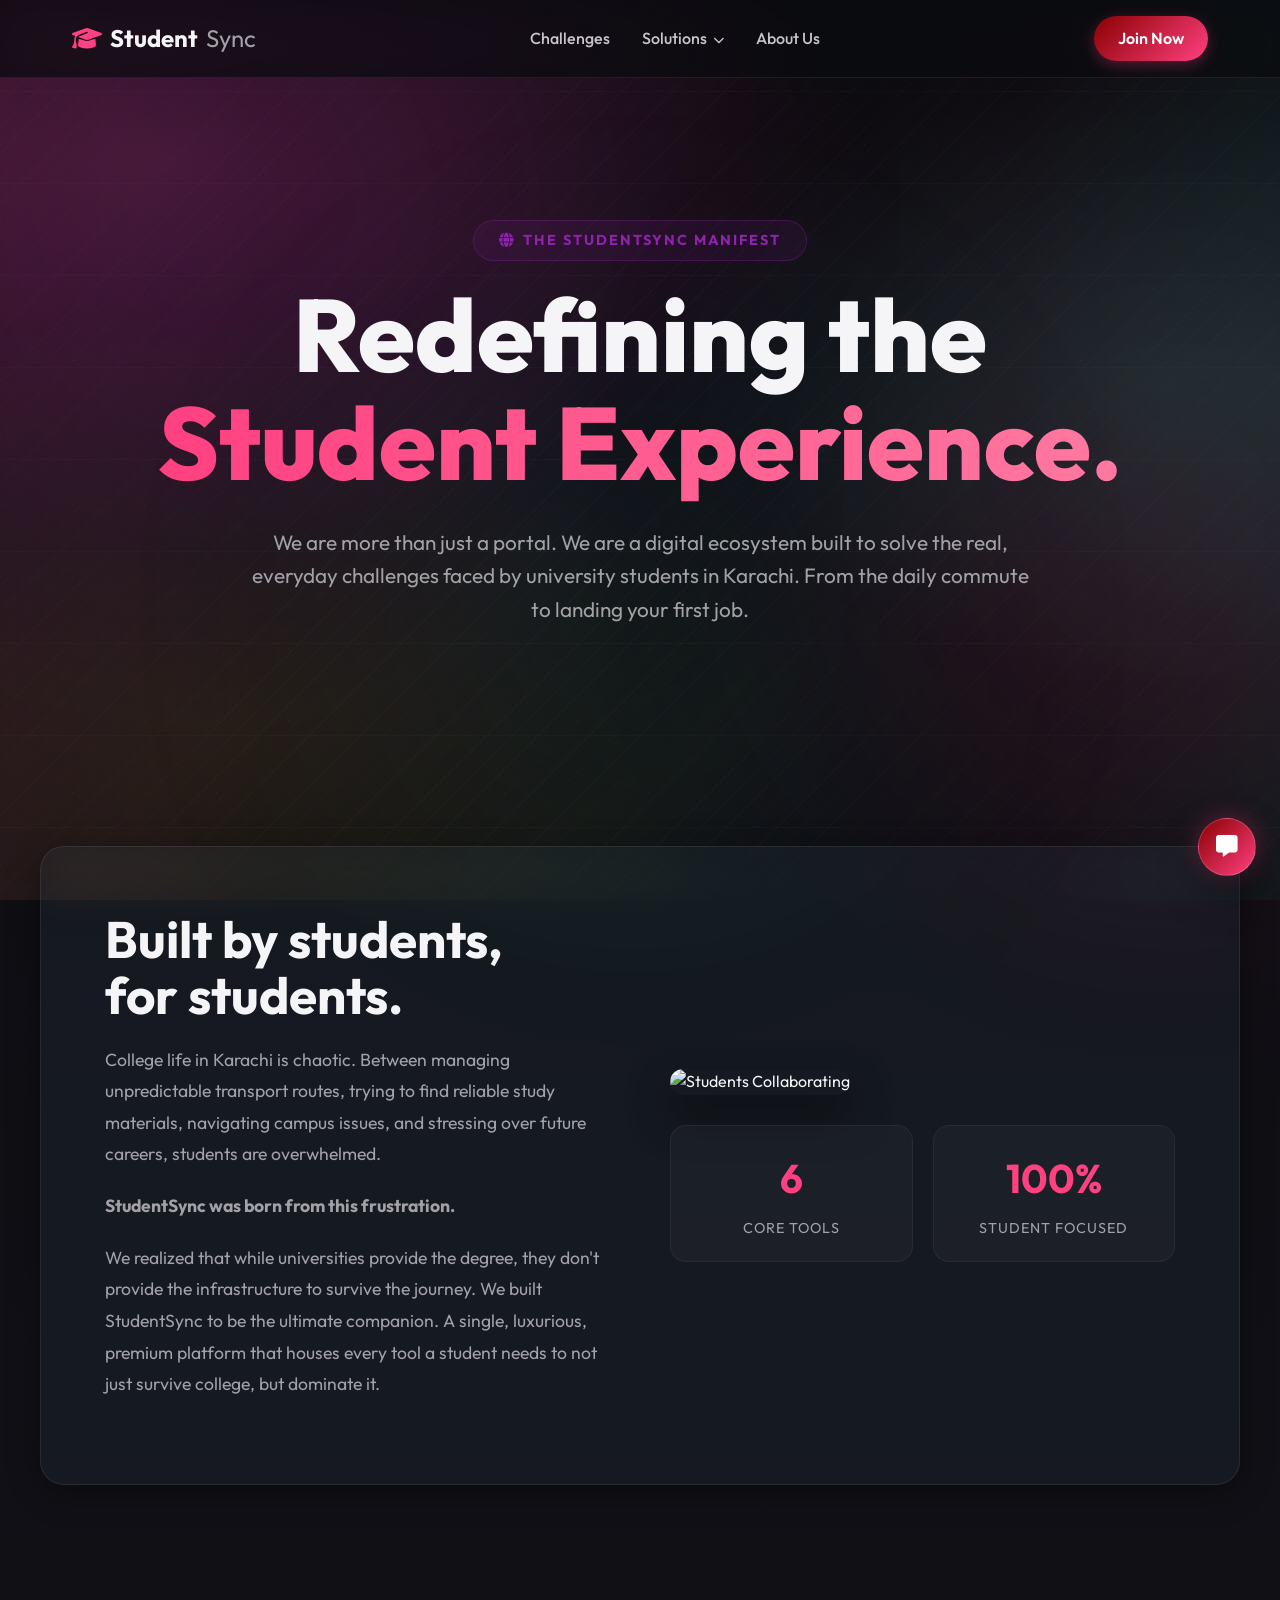
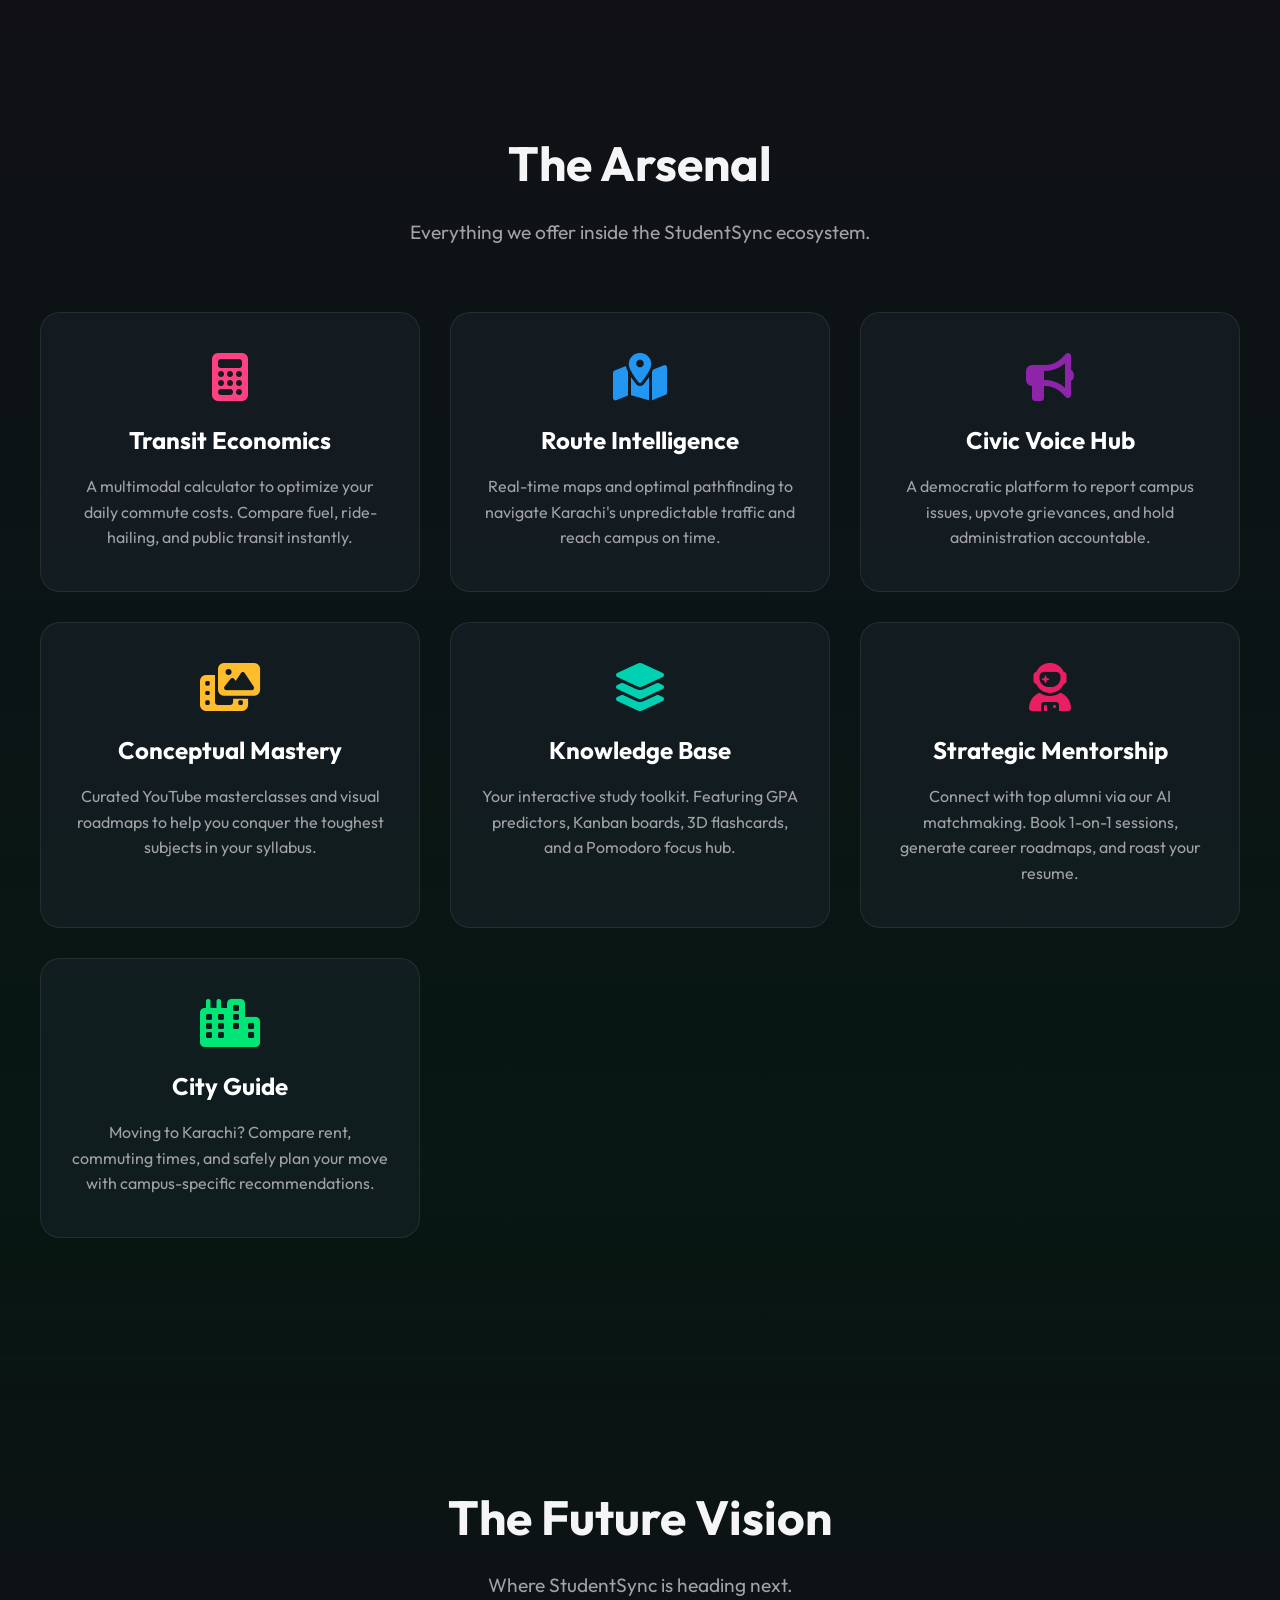
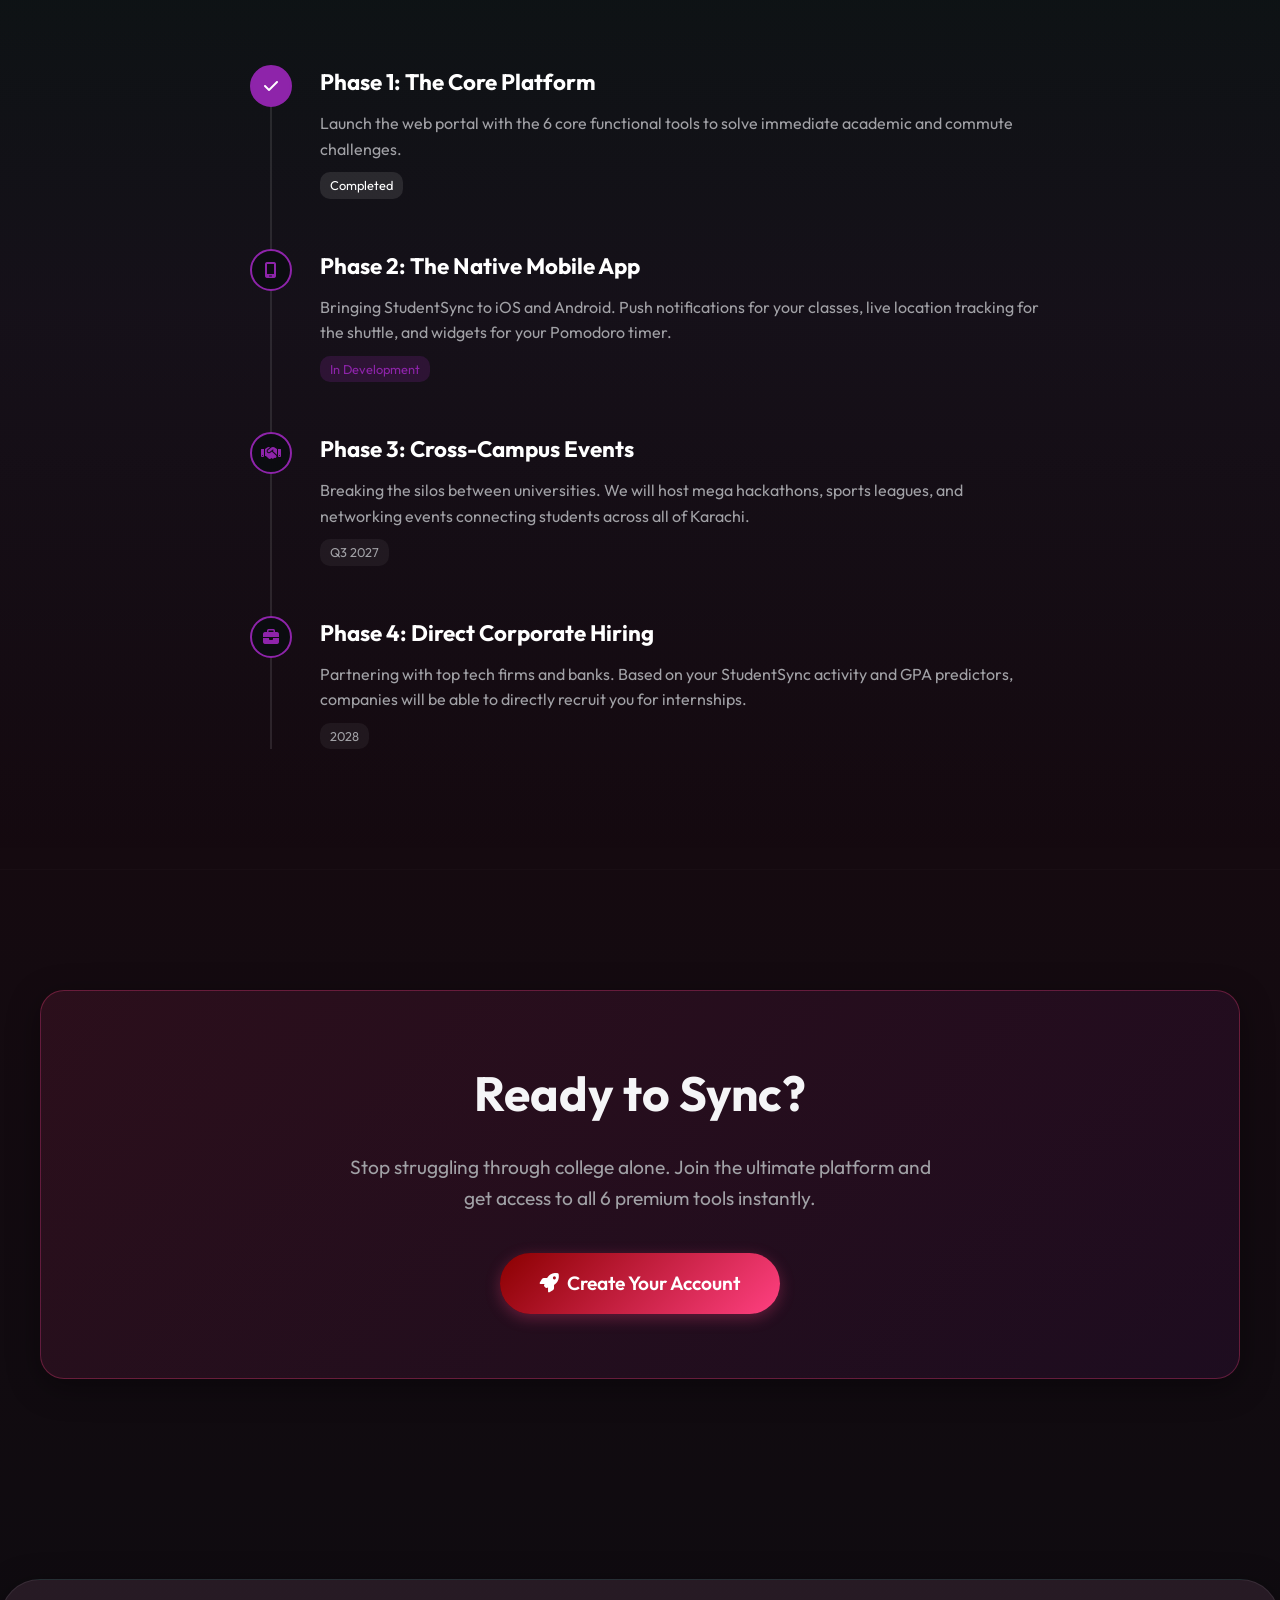
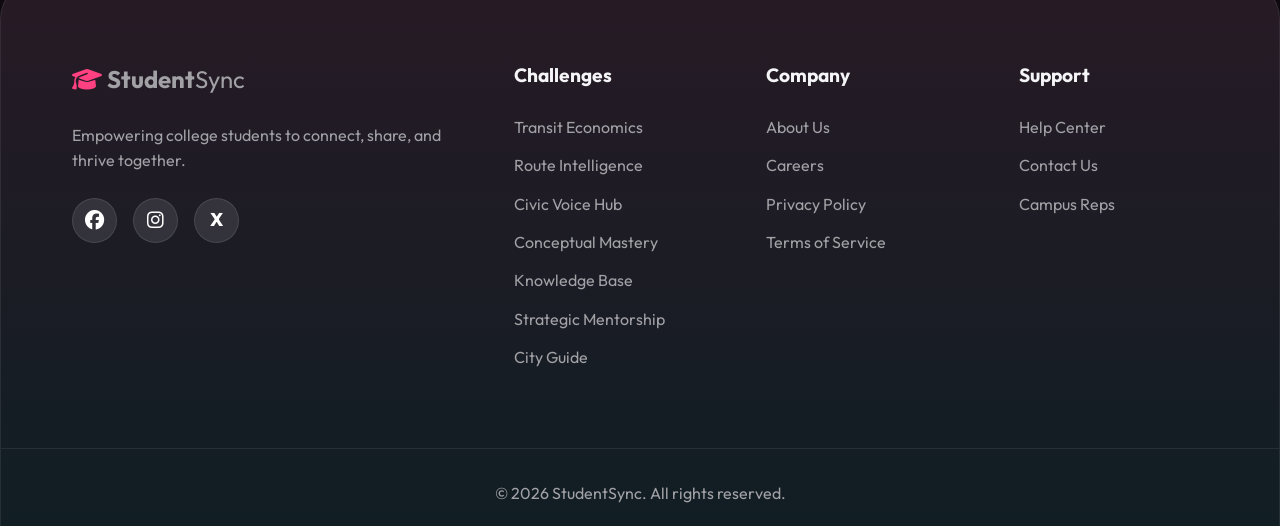
==== commit 7a97ef03: "add hotel,flats in city page, update footer, update chatbot" ====
--- a/about.html
+++ b/about.html
@@ -491,6 +491,7 @@
                 <a href="conceptual-mastery.html">Conceptual Mastery</a>
                 <a href="knowledge-base.html">Knowledge Base</a>
                 <a href="strategic-mentorship.html">Strategic Mentorship</a>
+                <a href="city-guide.html">City Guide</a>
             </div>
             <div class="footer-col">
                 <h4>Company</h4>
--- a/style.css
+++ b/style.css
@@ -1199,6 +1199,7 @@
     right: 24px;
     bottom: 24px;
     z-index: 1400;
+    max-width: calc(100vw - 32px);
 }
 
 .chatbot-toggle {
@@ -1227,6 +1228,7 @@
     right: 0;
     bottom: 76px;
     width: min(380px, calc(100vw - 32px));
+    max-width: calc(100vw - 32px);
     height: min(560px, calc(100vh - 120px));
     display: grid;
     grid-template-rows: auto 1fr auto auto;
@@ -1296,9 +1298,26 @@
 .chatbot-messages {
     padding: 1rem;
     overflow-y: auto;
+    overscroll-behavior: contain;
+    scrollbar-color: rgba(0, 209, 178, 0.55) rgba(255, 255, 255, 0.06);
+    scrollbar-width: thin;
     display: flex;
     flex-direction: column;
     gap: 0.8rem;
+}
+
+.chatbot-messages::-webkit-scrollbar {
+    width: 8px;
+}
+
+.chatbot-messages::-webkit-scrollbar-track {
+    background: rgba(255, 255, 255, 0.06);
+    border-radius: 999px;
+}
+
+.chatbot-messages::-webkit-scrollbar-thumb {
+    background: linear-gradient(180deg, var(--accent-mint), var(--accent-coral));
+    border-radius: 999px;
 }
 
 .chatbot-message {
@@ -1368,9 +1387,10 @@
 
 .chatbot-chips {
     display: flex;
+    flex-wrap: wrap;
     gap: 0.5rem;
     padding: 0 1rem 0.85rem;
-    overflow-x: auto;
+    overflow: visible;
 }
 
 .chatbot-chips button {
@@ -1434,6 +1454,309 @@
     filter: brightness(1.08);
 }
 
+.chatbot-route-card {
+    display: grid;
+    gap: 0.75rem;
+    min-width: 0;
+}
+
+.chatbot-route-head {
+    display: flex;
+    align-items: center;
+    justify-content: space-between;
+    gap: 0.8rem;
+    padding-bottom: 0.65rem;
+    border-bottom: 1px solid rgba(255, 255, 255, 0.08);
+}
+
+.chatbot-route-head span {
+    min-width: 0;
+    color: white;
+    font-weight: 700;
+    overflow-wrap: anywhere;
+}
+
+.chatbot-route-head strong {
+    flex: 0 0 auto;
+    color: var(--accent-mint);
+    font-size: 0.85rem;
+}
+
+.chatbot-fare-list,
+.chatbot-area-list {
+    display: grid;
+    gap: 0.5rem;
+}
+
+.chatbot-fare-row {
+    display: grid;
+    grid-template-columns: minmax(0, 1.35fr) auto auto;
+    gap: 0.55rem;
+    align-items: center;
+    padding: 0.62rem;
+    border: 1px solid rgba(255, 255, 255, 0.08);
+    border-radius: 12px;
+    background: rgba(0, 0, 0, 0.2);
+}
+
+.chatbot-fare-row div {
+    min-width: 0;
+    display: flex;
+    align-items: center;
+    gap: 0.5rem;
+}
+
+.chatbot-fare-row i {
+    color: var(--accent-mint);
+    width: 1rem;
+}
+
+.chatbot-fare-row strong,
+.chatbot-area-row strong {
+    color: white;
+}
+
+.chatbot-fare-row span {
+    color: var(--accent-gold);
+    font-weight: 800;
+}
+
+.chatbot-fare-row small,
+.chatbot-area-row small {
+    color: var(--text-muted);
+}
+
+.chatbot-fare-row em {
+    grid-column: 1 / -1;
+    display: flex;
+    gap: 0.35rem;
+    min-height: 0;
+    font-style: normal;
+}
+
+.chatbot-fare-row p {
+    grid-column: 1 / -1;
+    margin: 0;
+    color: var(--text-muted);
+    font-size: 0.82rem;
+    line-height: 1.45;
+    overflow-wrap: anywhere;
+}
+
+.chatbot-fare-row p strong {
+    color: var(--text-white);
+}
+
+.chatbot-ride-apps,
+.calc-ride-apps {
+    display: flex;
+    flex-wrap: wrap;
+    gap: 0.45rem;
+}
+
+.chatbot-ride-apps {
+    grid-column: 1 / -1;
+}
+
+.chatbot-ride-apps a,
+.calc-ride-apps a {
+    display: inline-flex;
+    align-items: center;
+    gap: 0.3rem;
+    border: 1px solid rgba(0, 209, 178, 0.28);
+    border-radius: 999px;
+    background: rgba(0, 209, 178, 0.08);
+    color: var(--accent-mint);
+    text-decoration: none;
+    font-weight: 800;
+    font-size: 0.76rem;
+    padding: 0.32rem 0.62rem;
+}
+
+.chatbot-fare-row em span {
+    color: #071713;
+    background: var(--accent-mint);
+    border-radius: 999px;
+    padding: 0.14rem 0.45rem;
+    font-size: 0.68rem;
+    font-weight: 800;
+}
+
+.chatbot-area-row {
+    display: grid;
+    gap: 0.25rem;
+    padding: 0.7rem;
+    border-radius: 12px;
+    background: rgba(0, 0, 0, 0.2);
+    border: 1px solid rgba(255, 255, 255, 0.08);
+}
+
+.chatbot-area-row span {
+    color: var(--accent-gold);
+    font-weight: 700;
+}
+
+.chatbot-listing-row small {
+    overflow-wrap: anywhere;
+}
+
+.chatbot-alert-list {
+    display: grid;
+    gap: 0.45rem;
+}
+
+.chatbot-alert-list span {
+    display: flex;
+    align-items: flex-start;
+    gap: 0.48rem;
+    padding: 0.58rem 0.66rem;
+    border-radius: 12px;
+    border: 1px solid rgba(255, 189, 46, 0.24);
+    background: rgba(255, 189, 46, 0.08);
+    color: var(--text-white);
+    font-size: 0.86rem;
+    line-height: 1.4;
+}
+
+.chatbot-alert-list i {
+    color: var(--accent-gold);
+    margin-top: 0.12rem;
+    flex: 0 0 auto;
+}
+
+.chatbot-mini-note {
+    color: var(--text-muted);
+    font-size: 0.84rem;
+    margin: 0;
+}
+
+.chatbot-study-card,
+.chatbot-quiz-card {
+    display: grid;
+    gap: 0.75rem;
+    min-width: 0;
+}
+
+.chatbot-study-head {
+    display: flex;
+    align-items: center;
+    gap: 0.72rem;
+    padding-bottom: 0.65rem;
+    border-bottom: 1px solid rgba(255, 255, 255, 0.08);
+}
+
+.chatbot-study-head i {
+    width: 38px;
+    height: 38px;
+    border-radius: 12px;
+    display: inline-flex;
+    align-items: center;
+    justify-content: center;
+    background: rgba(0, 209, 178, 0.1);
+    color: var(--accent-mint);
+    border: 1px solid rgba(0, 209, 178, 0.22);
+    flex: 0 0 auto;
+}
+
+.chatbot-study-head div {
+    min-width: 0;
+}
+
+.chatbot-study-head span {
+    display: block;
+    color: var(--text-muted);
+    font-size: 0.74rem;
+    font-weight: 700;
+    text-transform: uppercase;
+    letter-spacing: 1px;
+}
+
+.chatbot-study-head strong {
+    display: block;
+    color: white;
+    font-size: 1rem;
+    overflow-wrap: anywhere;
+}
+
+.chatbot-study-card ol {
+    display: grid;
+    gap: 0.45rem;
+    margin: 0;
+    padding-left: 1.25rem;
+    color: var(--text-white);
+}
+
+.chatbot-study-card li::marker {
+    color: var(--accent-mint);
+    font-weight: 800;
+}
+
+.chatbot-pill-list {
+    display: flex;
+    flex-wrap: wrap;
+    gap: 0.4rem;
+}
+
+.chatbot-pill-list span {
+    border: 1px solid rgba(255, 189, 46, 0.22);
+    border-radius: 999px;
+    background: rgba(255, 189, 46, 0.08);
+    color: var(--accent-gold);
+    padding: 0.22rem 0.52rem;
+    font-size: 0.72rem;
+    font-weight: 700;
+}
+
+.chatbot-quiz-options {
+    display: grid;
+    gap: 0.45rem;
+}
+
+.chatbot-quiz-options span {
+    display: block;
+    padding: 0.58rem 0.66rem;
+    border-radius: 12px;
+    border: 1px solid rgba(255, 255, 255, 0.08);
+    background: rgba(0, 0, 0, 0.2);
+    color: var(--text-white);
+}
+
+.chatbot-quiz-options strong {
+    color: var(--accent-mint);
+    margin-right: 0.35rem;
+}
+
+.chatbot-quiz-feedback {
+    display: grid;
+    gap: 0.25rem;
+    padding: 0.75rem;
+    border-radius: 12px;
+    border: 1px solid rgba(255, 255, 255, 0.08);
+    background: rgba(0, 0, 0, 0.22);
+}
+
+.chatbot-quiz-feedback.correct {
+    border-color: rgba(0, 209, 178, 0.35);
+}
+
+.chatbot-quiz-feedback.wrong {
+    border-color: rgba(255, 64, 129, 0.35);
+}
+
+.chatbot-quiz-feedback strong {
+    color: white;
+}
+
+.chatbot-quiz-feedback span {
+    color: var(--accent-gold);
+    font-weight: 700;
+}
+
+.chatbot-quiz-feedback small {
+    color: var(--text-muted);
+    line-height: 1.45;
+}
+
 @media (max-width: 576px) {
     .site-chatbot {
         right: 16px;
@@ -1454,6 +1777,22 @@
     .chatbot-message {
         max-width: 92%;
         font-size: 0.9rem;
+    }
+
+    .chatbot-fare-row {
+        grid-template-columns: 1fr auto;
+    }
+
+    .chatbot-fare-row small {
+        grid-column: 1 / -1;
+    }
+
+    .calc-service-grid {
+        grid-template-columns: 1fr;
+    }
+
+    .calc-service-title {
+        align-items: flex-start;
     }
 }
 
@@ -1939,6 +2278,98 @@
     font-size: 0.68rem;
 }
 
+.calc-service-card {
+    display: grid;
+    gap: 0.8rem;
+    margin-top: 0.8rem;
+    padding: 1rem;
+    border-radius: 16px;
+    border: 1px solid rgba(0, 209, 178, 0.18);
+    background: rgba(0, 209, 178, 0.055);
+}
+
+.calc-service-title {
+    display: flex;
+    gap: 0.75rem;
+    align-items: center;
+}
+
+.calc-service-title > i {
+    width: 42px;
+    height: 42px;
+    border-radius: 14px;
+    display: inline-flex;
+    align-items: center;
+    justify-content: center;
+    background: rgba(0, 209, 178, 0.1);
+    color: var(--accent-mint);
+    border: 1px solid rgba(0, 209, 178, 0.22);
+    flex: 0 0 auto;
+}
+
+.calc-service-title span,
+.calc-service-grid span {
+    display: block;
+    color: var(--text-muted);
+    font-size: 0.76rem;
+    font-weight: 800;
+    text-transform: uppercase;
+    letter-spacing: 0.7px;
+}
+
+.calc-service-title strong {
+    color: var(--text-white);
+    font-size: 1rem;
+}
+
+.calc-service-grid {
+    display: grid;
+    grid-template-columns: repeat(3, 1fr);
+    gap: 0.65rem;
+}
+
+.calc-service-grid div {
+    padding: 0.75rem;
+    border-radius: 14px;
+    border: 1px solid rgba(255, 255, 255, 0.075);
+    background: rgba(0, 0, 0, 0.16);
+}
+
+.calc-service-grid strong {
+    display: block;
+    color: var(--text-white);
+    font-size: 0.9rem;
+    line-height: 1.4;
+    margin-top: 0.25rem;
+    overflow-wrap: anywhere;
+}
+
+.calc-service-contact {
+    display: inline-flex;
+    align-items: center;
+    gap: 0.45rem;
+    width: fit-content;
+    margin: 0;
+    padding: 0.56rem 0.72rem;
+    border-radius: 12px;
+    border: 1px solid rgba(255, 189, 46, 0.22);
+    background: rgba(255, 189, 46, 0.08);
+    color: var(--accent-gold);
+    font-size: 0.84rem;
+    font-weight: 800;
+    overflow-wrap: anywhere;
+}
+
+@media (max-width: 768px) {
+    .calc-service-grid {
+        grid-template-columns: 1fr;
+    }
+
+    .calc-service-title {
+        align-items: flex-start;
+    }
+}
+
 .calc-insights {
     display: grid;
     grid-template-columns: repeat(3, 1fr);
